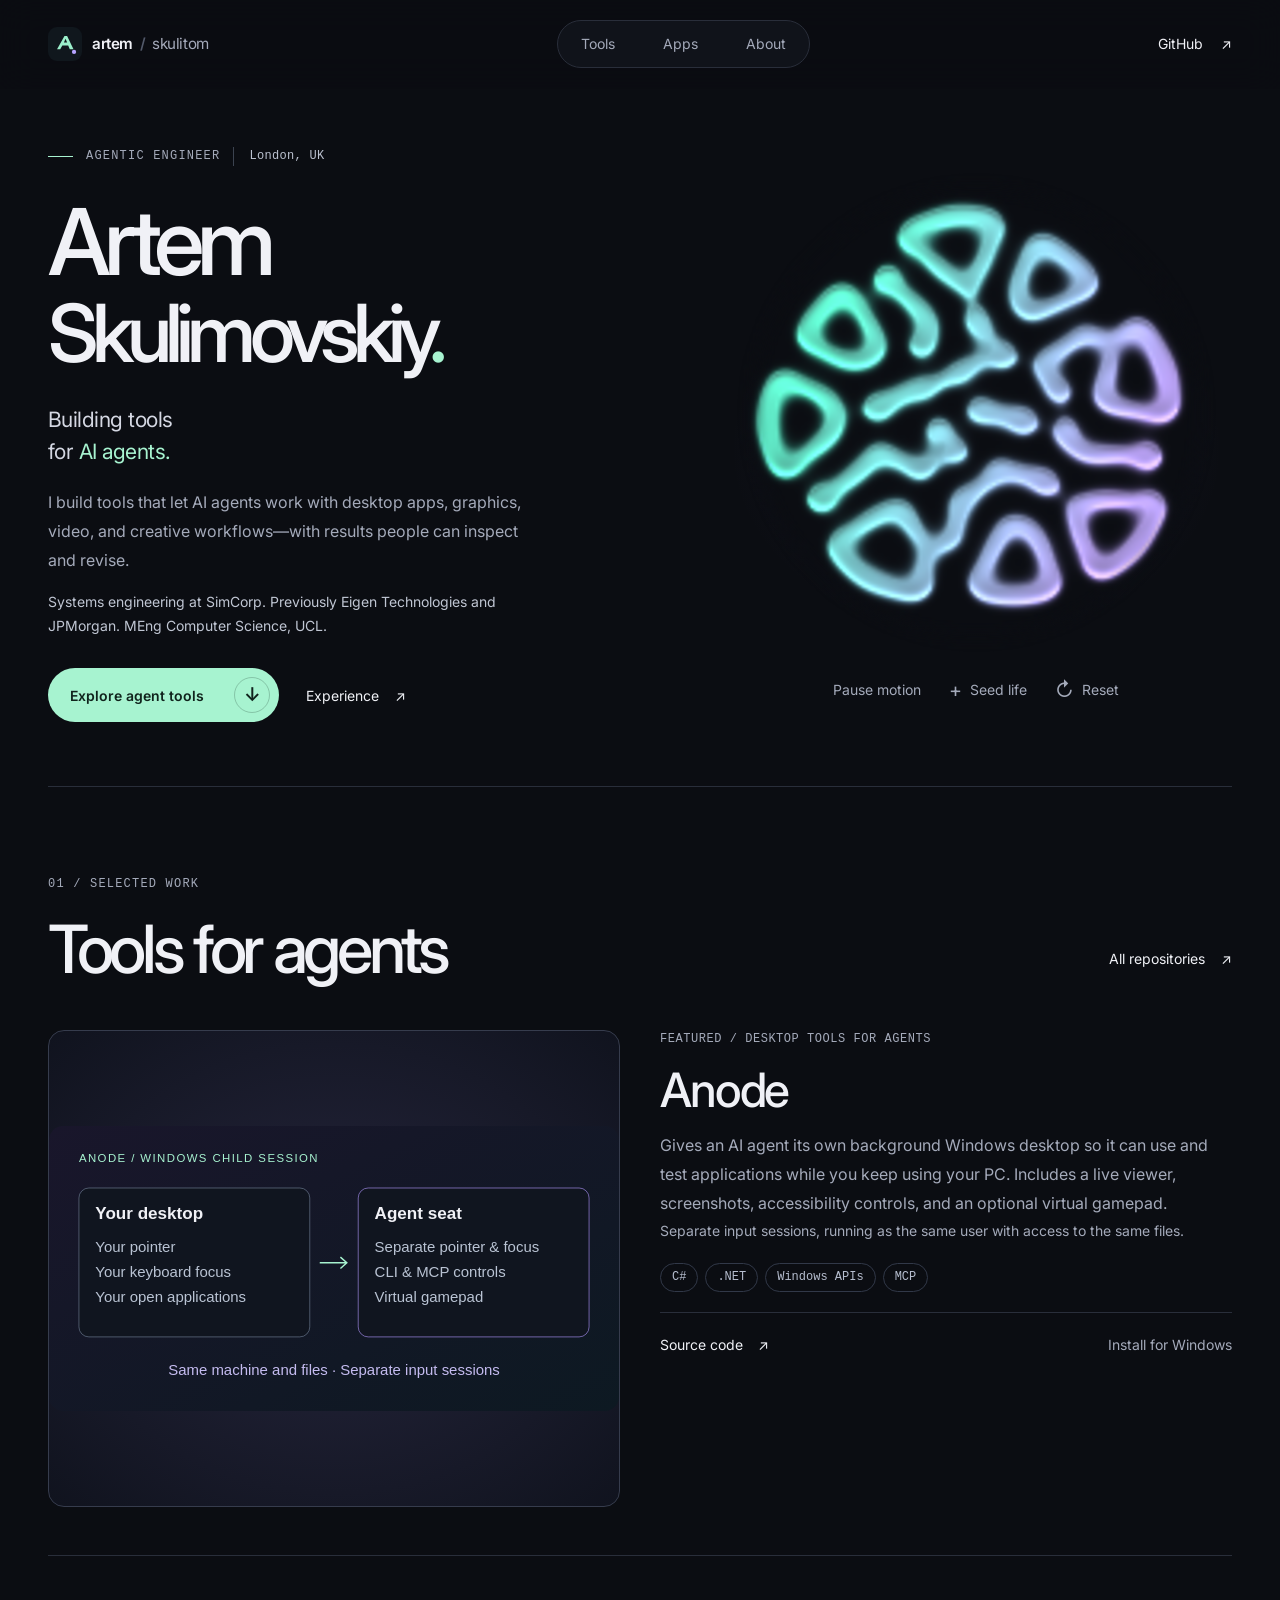
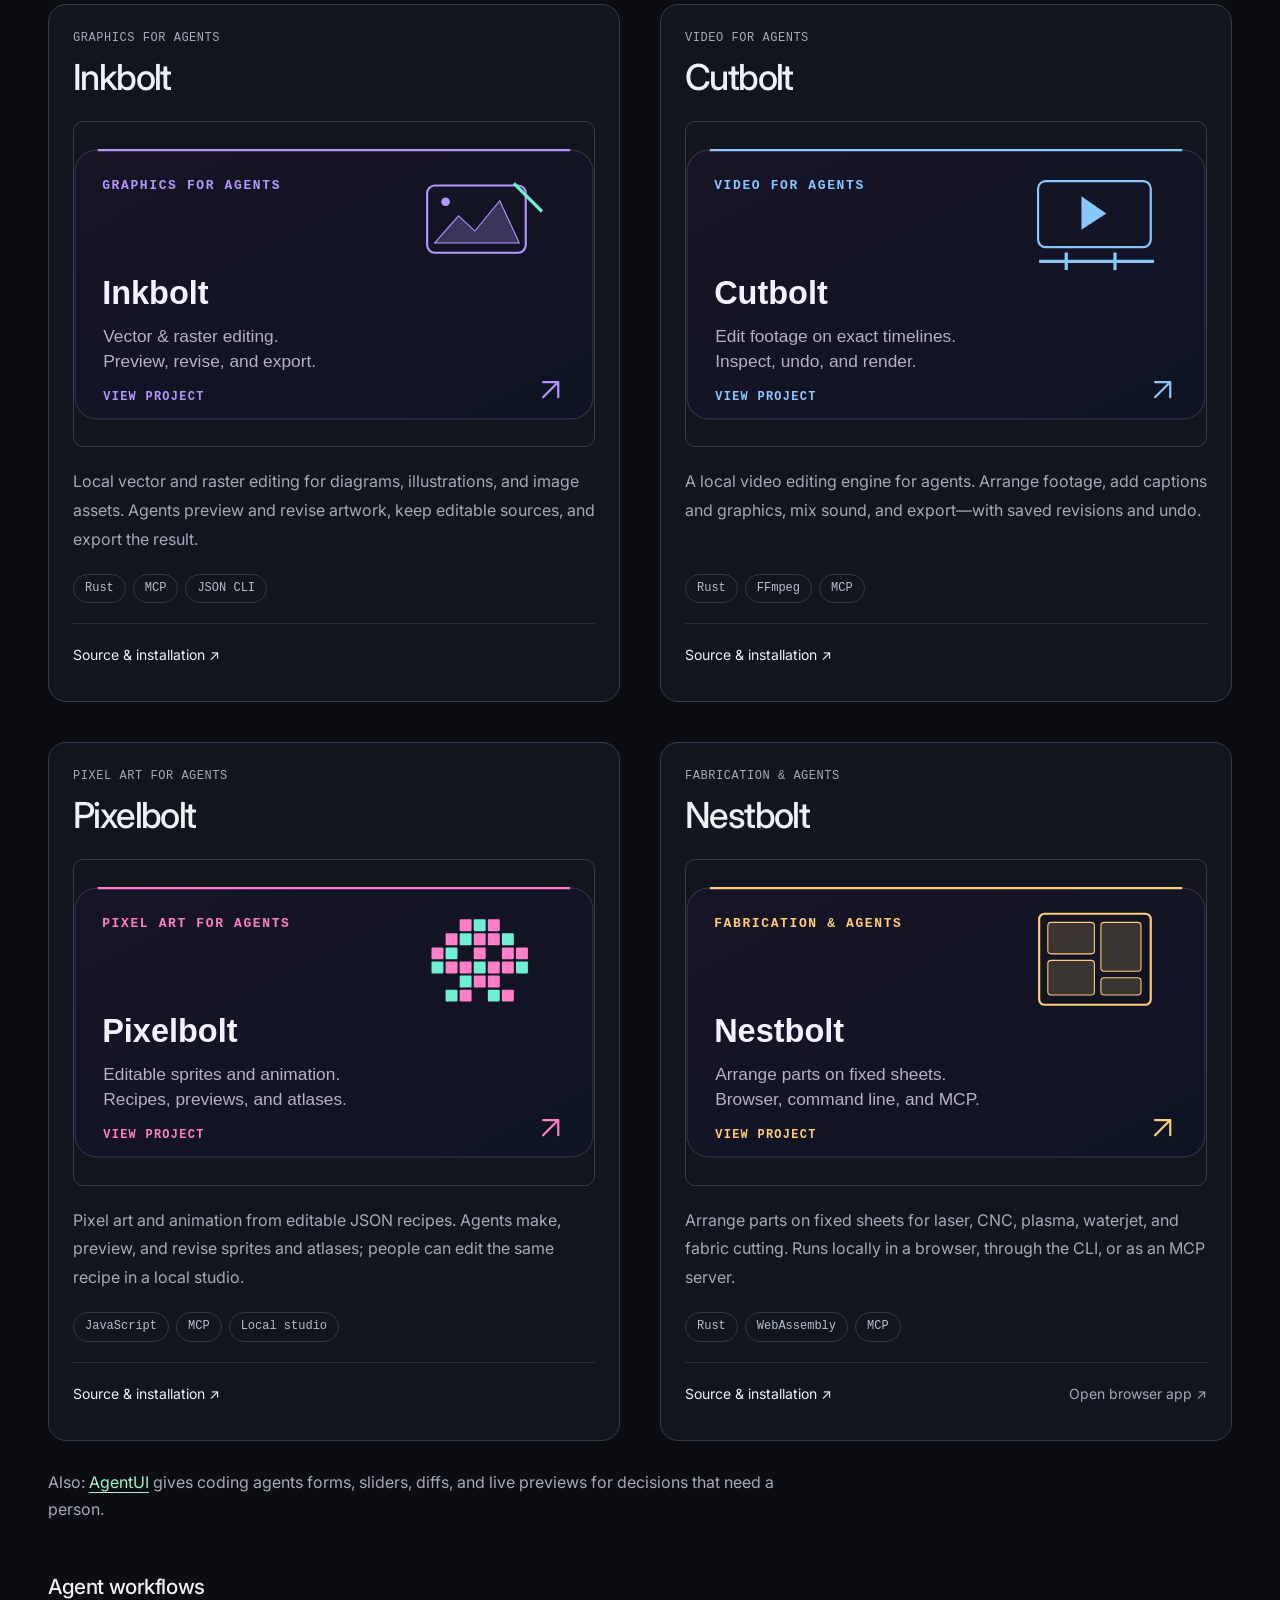
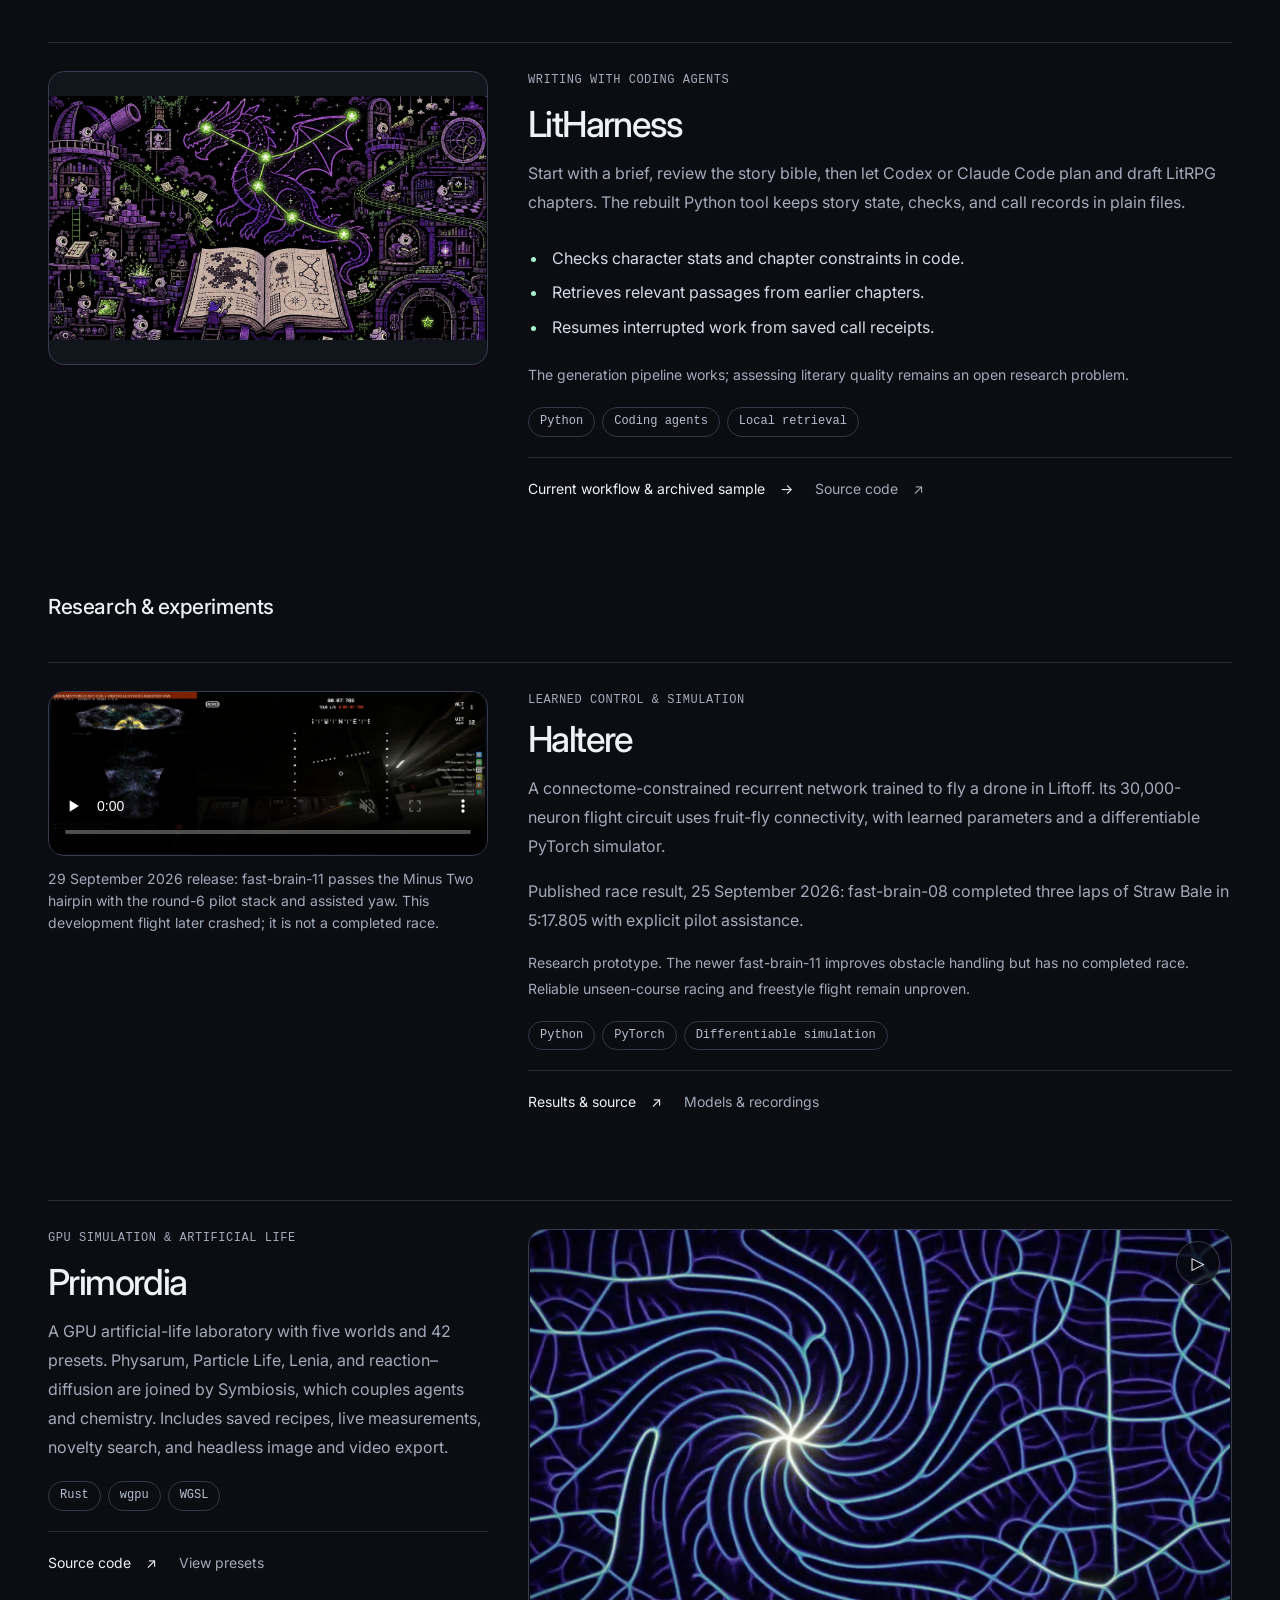
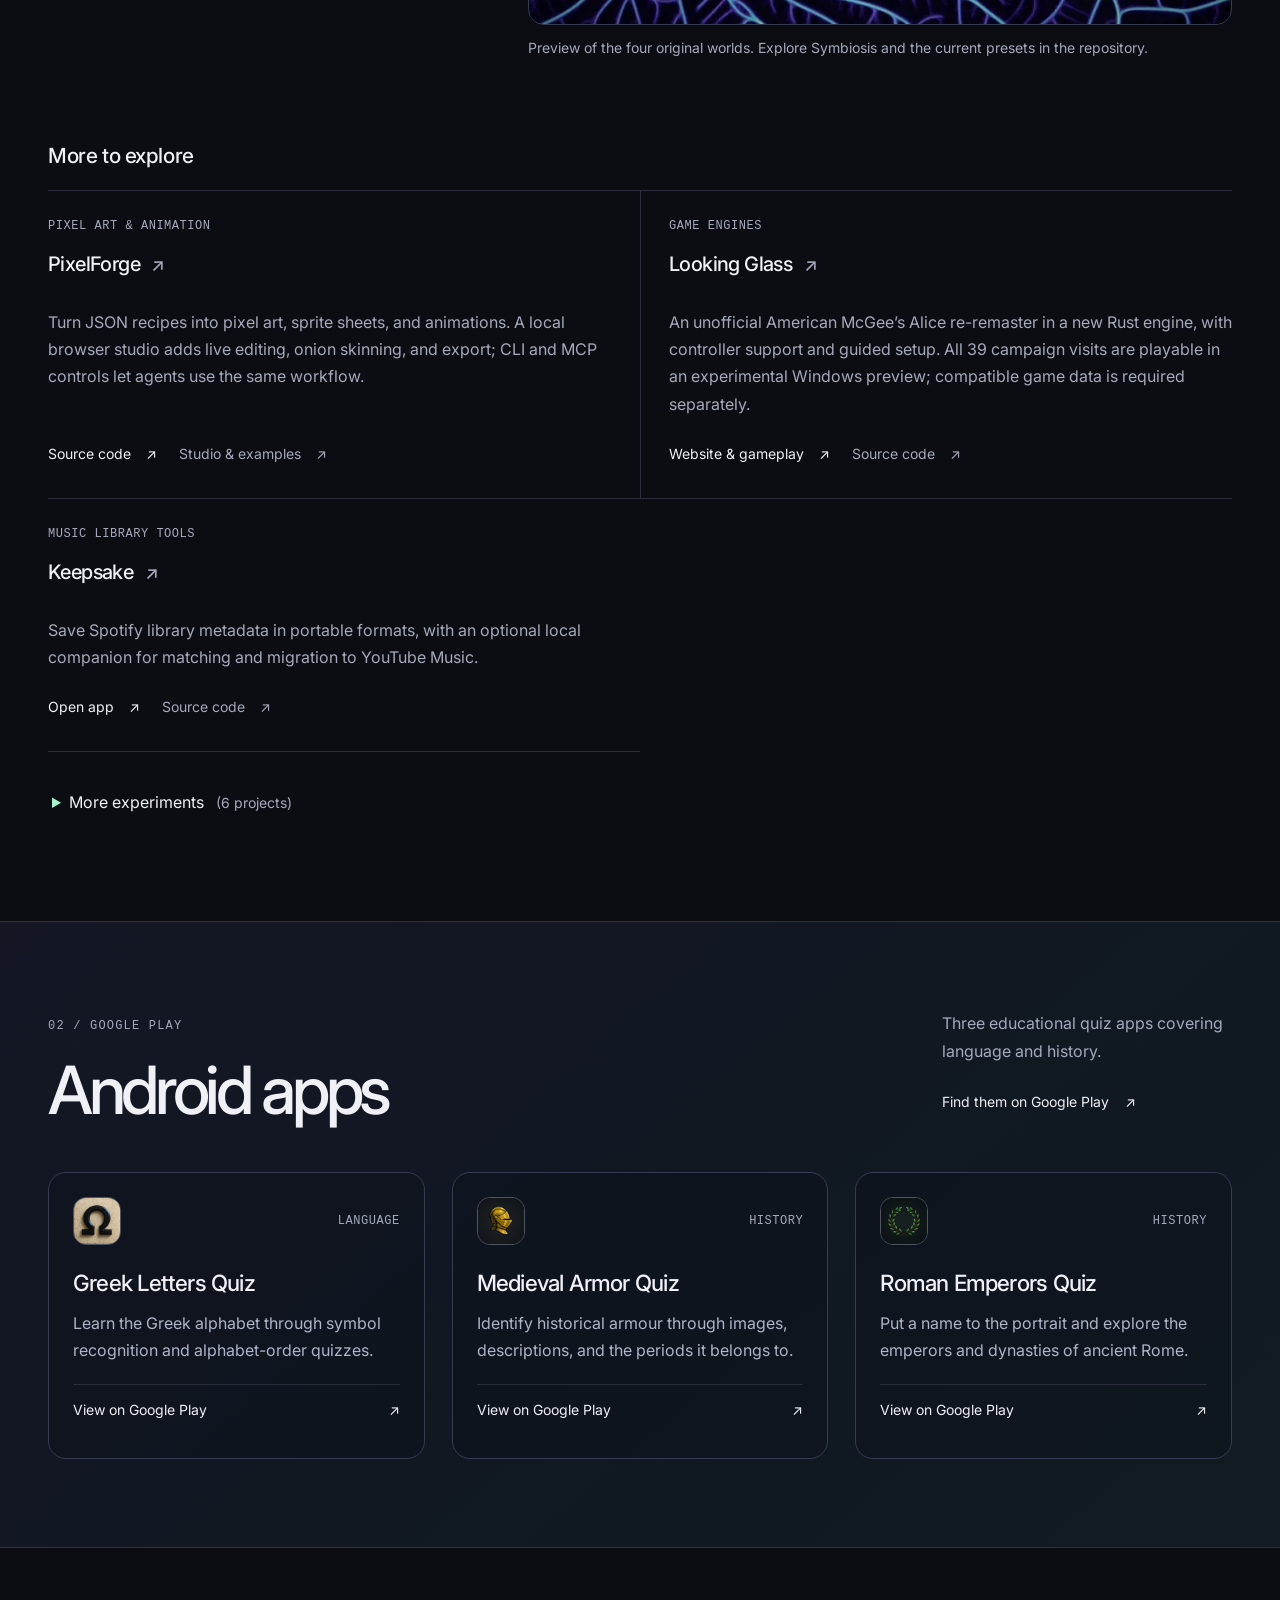
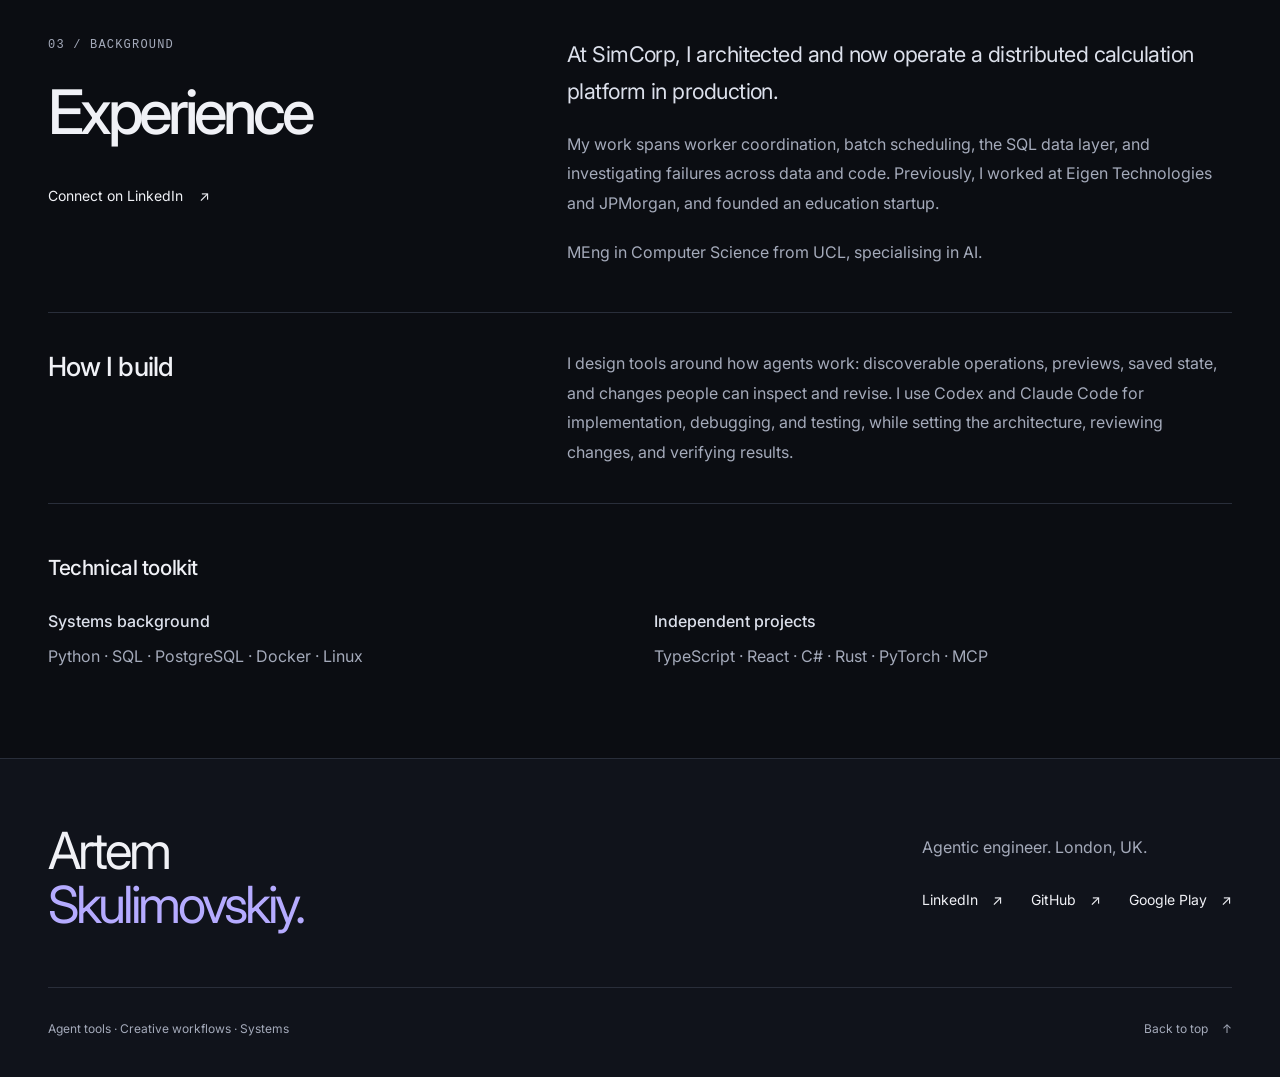
==== index.html @ 29995098 "Lead portfolio with agent tools and agentic engineering" ====
<!DOCTYPE html>

<html lang="en-GB">
<head>
<meta charset="utf-8"/>
<meta content="width=device-width, initial-scale=1" name="viewport"/>
<meta content="#0b0d12" name="theme-color"/>
<title>Artem Skulimovskiy — Agentic Engineer</title>
<meta content="Agentic engineer in London building tools for AI agents: desktop automation, graphics, video editing, pixel art, and fabrication. Explore Anode, Inkbolt, Cutbolt, Pixelbolt, and Nestbolt." name="description"/>
<meta content="website" property="og:type"/>
<meta content="Artem Skulimovskiy — Agentic Engineer" property="og:title"/>
<meta content="Agentic engineer in London building tools for AI agents: desktop automation, graphics, video editing, pixel art, and fabrication. Explore Anode, Inkbolt, Cutbolt, Pixelbolt, and Nestbolt." property="og:description"/>
<meta content="https://skulitom.github.io/" property="og:url"/>
<meta content="Artem Skulimovskiy" property="og:site_name"/>
<meta content="en_GB" property="og:locale"/>
<meta content="https://skulitom.github.io/assets/portfolio-social-20261017.png" property="og:image"/>
<meta content="1200" property="og:image:width"/>
<meta content="630" property="og:image:height"/>
<meta content="Artem Skulimovskiy — Agentic engineer. Building tools for AI agents." property="og:image:alt"/>
<meta content="summary_large_image" name="twitter:card"/>
<link href="https://skulitom.github.io/" rel="canonical"/>
<link href="assets/favicon.svg" rel="icon" type="image/svg+xml"/>
<link as="font" crossorigin="" href="assets/fonts/inter-latin-v2.woff2" rel="preload" type="font/woff2"/>
<link href="styles.css?v=12" rel="stylesheet"/>
<script src="script.js?v=6" type="module"></script>
</head>
<body>
<a class="skip-link" href="#main">Skip to content</a>
<div aria-hidden="true" class="reading-progress"></div>
<header class="site-header">
<div class="header-inner wrap">
<a aria-label="Artem Skulimovskiy, back to top" class="brand" href="#top"><img alt="" height="34" src="assets/favicon.svg" width="34"/><span>artem<span class="brand-slash"> / </span><span class="brand-handle">skulitom</span></span></a>
<nav aria-label="Main navigation"><a href="#work">Tools</a><a href="#apps">Apps</a><a href="#about">About</a></nav>
<a class="header-github" href="https://github.com/skulitom">GitHub <span aria-hidden="true">↗</span></a>
</div>
</header>
<main id="main" tabindex="-1">
<section aria-labelledby="hero-title" class="hero wrap" id="top">
<div class="hero-copy">
<p class="eyebrow hero-eyebrow"><span aria-hidden="true" class="short-rule"></span> Agentic engineer <span class="location">London, UK</span></p>
<h1 id="hero-title"><span>Artem</span><span>Skulimovskiy<span class="name-period">.</span></span></h1>
<p class="hero-specialisms">Building tools<br/>for <span>AI agents.</span></p>
<p class="hero-description">I build tools that let AI agents work with desktop apps, graphics, video, and creative workflows—with results people can inspect and revise.</p>
<p class="hero-background">Systems engineering at SimCorp. Previously Eigen Technologies and JPMorgan. MEng Computer Science, UCL.</p>
<div class="hero-actions"><a class="button button-primary" href="#work"><span>Explore agent tools</span><span aria-hidden="true" class="button-arrow">↓</span></a><a class="text-link" href="#about">Experience <span aria-hidden="true">↗</span></a></div>
</div>
<div aria-label="Interactive artificial life" class="systems-study" role="group">
<div class="study-stage">
<img alt="" aria-hidden="true" class="study-fallback" height="560" src="assets/artificial-life.webp" width="560"/>
<canvas aria-hidden="true" height="560" id="life-canvas" width="560"></canvas>
</div>
<div class="study-controls"><button class="motion-toggle" hidden="" type="button">Pause motion</button><button class="seed-life" hidden="" type="button"><span aria-hidden="true">+</span> Seed life</button><button aria-label="Reset artificial life" class="reset-life" hidden="" type="button"><span aria-hidden="true">↻</span> Reset</button></div>
</div>
</section>
<section aria-labelledby="work-title" class="work section wrap" id="work">
<div class="section-heading" data-reveal="">
<div><p class="eyebrow">01 / Selected work</p><h2 id="work-title">Tools for agents</h2></div>
<a class="text-link" href="https://github.com/skulitom?tab=repositories">All repositories <span aria-hidden="true">↗</span></a>
</div><article class="featured-project" data-reveal="" id="anode">
<a aria-label="Explore Anode on GitHub" class="project-image diagram-image" data-spotlight="" href="https://github.com/skulitom/Anode"><img alt="Anode architecture diagram: separate input sessions for a person and an agent on one Windows machine." decoding="async" height="400" loading="lazy" src="assets/anode.svg" width="800"/></a>
<div class="project-copy"><p class="project-category">Featured / Desktop tools for agents</p><h3 id="anode-title"><a href="https://github.com/skulitom/Anode">Anode</a></h3>
<p>Gives an AI agent its own background Windows desktop so it can use and test applications while you keep using your PC. Includes a live viewer, screenshots, accessibility controls, and an optional virtual gamepad.</p>
<p class="project-note">Separate input sessions, running as the same user with access to the same files.</p>
<ul aria-label="Anode technologies" class="tags"><li>C#</li><li>.NET</li><li>Windows APIs</li><li>MCP</li></ul>
<div class="project-links"><a href="https://github.com/skulitom/Anode">Source code <span aria-hidden="true">↗</span></a><a href="https://github.com/skulitom/Anode#install">Install for Windows</a></div>
</div>
</article><div class="project-grid"><article aria-labelledby="inkbolt-title" class="project-card" data-reveal="" id="inkbolt"><header class="project-header"><p class="project-category">Graphics for agents</p><h3 id="inkbolt-title"><a href="https://github.com/skulitom/Inkbolt">Inkbolt</a></h3></header><a class="project-image diagram-image" data-spotlight="" href="https://github.com/skulitom/Inkbolt"><img alt="Inkbolt: Vector &amp; raster editing. Preview, revise, and export." decoding="async" height="250" loading="lazy" src="assets/inkbolt-20261017.svg" width="480"/></a><div class="project-copy"><p>Local vector and raster editing for diagrams, illustrations, and image assets. Agents preview and revise artwork, keep editable sources, and export the result.</p><ul aria-label="Inkbolt technologies" class="tags"><li>Rust</li><li>MCP</li><li>JSON CLI</li></ul><div class="project-links"><a href="https://github.com/skulitom/Inkbolt">Source &amp; installation ↗</a></div></div></article><article aria-labelledby="cutbolt-title" class="project-card" data-reveal="" id="cutbolt"><header class="project-header"><p class="project-category">Video for agents</p><h3 id="cutbolt-title"><a href="https://github.com/skulitom/Cutbolt">Cutbolt</a></h3></header><a class="project-image diagram-image" data-spotlight="" href="https://github.com/skulitom/Cutbolt"><img alt="Cutbolt: Edit footage on exact timelines. Inspect, undo, and render." decoding="async" height="250" loading="lazy" src="assets/cutbolt-20261017.svg" width="480"/></a><div class="project-copy"><p>A local video editing engine for agents. Arrange footage, add captions and graphics, mix sound, and export—with saved revisions and undo.</p><ul aria-label="Cutbolt technologies" class="tags"><li>Rust</li><li>FFmpeg</li><li>MCP</li></ul><div class="project-links"><a href="https://github.com/skulitom/Cutbolt">Source &amp; installation ↗</a></div></div></article><article aria-labelledby="pixelbolt-title" class="project-card" data-reveal="" id="pixelbolt"><header class="project-header"><p class="project-category">Pixel art for agents</p><h3 id="pixelbolt-title"><a href="https://github.com/skulitom/Pixelbolt">Pixelbolt</a></h3></header><a class="project-image diagram-image" data-spotlight="" href="https://github.com/skulitom/Pixelbolt"><img alt="Pixelbolt: Editable sprites and animation. Recipes, previews, and atlases." decoding="async" height="250" loading="lazy" src="assets/pixelbolt-20261017.svg" width="480"/></a><div class="project-copy"><p>Pixel art and animation from editable JSON recipes. Agents make, preview, and revise sprites and atlases; people can edit the same recipe in a local studio.</p><ul aria-label="Pixelbolt technologies" class="tags"><li>JavaScript</li><li>MCP</li><li>Local studio</li></ul><div class="project-links"><a href="https://github.com/skulitom/Pixelbolt">Source &amp; installation ↗</a></div></div></article><article aria-labelledby="nestbolt-title" class="project-card" data-reveal="" id="nestbolt"><header class="project-header"><p class="project-category">Fabrication &amp; agents</p><h3 id="nestbolt-title"><a href="https://github.com/skulitom/Nestbolt">Nestbolt</a></h3></header><a class="project-image diagram-image" data-spotlight="" href="https://github.com/skulitom/Nestbolt"><img alt="Nestbolt: Arrange parts on fixed sheets. Browser, command line, and MCP." decoding="async" height="250" loading="lazy" src="assets/nestbolt-20261017.svg" width="480"/></a><div class="project-copy"><p>Arrange parts on fixed sheets for laser, CNC, plasma, waterjet, and fabric cutting. Runs locally in a browser, through the CLI, or as an MCP server.</p><ul aria-label="Nestbolt technologies" class="tags"><li>Rust</li><li>WebAssembly</li><li>MCP</li></ul><div class="project-links"><a href="https://github.com/skulitom/Nestbolt">Source &amp; installation ↗</a><a href="https://skulitom.github.io/Nestbolt/">Open browser app ↗</a></div></div></article></div><p class="tool-family-note">Also: <a href="https://github.com/skulitom/AgentUI">AgentUI</a> gives coding agents forms, sliders, diffs, and live previews for decisions that need a person.</p><h3 class="other-projects-title">Agent workflows</h3><article class="side-project" data-reveal="" id="litharness">
<a aria-label="Explore LitHarness on GitHub" class="project-image" data-spotlight="" href="https://github.com/skulitom/LitHarness"><img alt="LitHarness project artwork: a constellation dragon emerging from an open book." decoding="async" fetchpriority="high" height="788" src="assets/litharness.webp" width="1412"/></a>
<div class="project-copy">
<p class="project-category">Writing with coding agents</p><h3><a href="https://github.com/skulitom/LitHarness">LitHarness</a></h3>
<p>Start with a brief, review the story bible, then let Codex or Claude Code plan and draft LitRPG chapters. The rebuilt Python tool keeps story state, checks, and call records in plain files.</p>
<ul class="project-details">
<li>Checks character stats and chapter constraints in code.</li>
<li>Retrieves relevant passages from earlier chapters.</li>
<li>Resumes interrupted work from saved call receipts.</li>
</ul><p class="project-note">The generation pipeline works; assessing literary quality remains an open research problem.</p>
<ul aria-label="LitHarness technologies" class="tags"><li>Python</li><li>Coding agents</li><li>Local retrieval</li></ul>
<div class="project-links"><a href="litharness.html">Current workflow &amp; archived sample <span aria-hidden="true">→</span></a><a href="https://github.com/skulitom/LitHarness">Source code <span aria-hidden="true">↗</span></a></div>
</div>
</article><h3 class="other-projects-title">Research &amp; experiments</h3><article aria-labelledby="haltere-title" class="side-project haltere-card" data-reveal="" id="haltere">
<div class="project-media">
<video aria-label="Experimental Haltere fast-brain-11 passing the Minus Two hairpin with pilot assistance, beside live neural activity" class="flight-video" controls="" height="720" muted="" playsinline="" poster="assets/haltere-brain11-round6-20260929.jpg" preload="none" width="1928">
<source src="assets/haltere-brain11-round6-20260929.mp4" type="video/mp4"/>
<a href="assets/haltere-brain11-round6-20260929.mp4">Watch the Haltere flight recording</a>
</video>
<p class="media-caption">29 September 2026 release: fast-brain-11 passes the Minus Two hairpin with the round-6 pilot stack and assisted yaw. This development flight later crashed; it is not a completed race.</p>
</div>
<div class="project-copy"><header class="project-header">
<p class="project-category">Learned control &amp; simulation</p><h3 id="haltere-title"><a href="https://github.com/skulitom/haltere">Haltere</a></h3>
</header>
<p>A connectome-constrained recurrent network trained to fly a drone in Liftoff. Its 30,000-neuron flight circuit uses fruit-fly connectivity, with learned parameters and a differentiable PyTorch simulator.</p>
<p class="project-result">Published race result, 25 September 2026: fast-brain-08 completed three laps of Straw Bale in 5:17.805 with explicit pilot assistance.</p>
<p class="project-note">Research prototype. The newer fast-brain-11 improves obstacle handling but has no completed race. Reliable unseen-course racing and freestyle flight remain unproven.</p>
<ul aria-label="Haltere technologies" class="tags"><li>Python</li><li>PyTorch</li><li>Differentiable simulation</li></ul>
<div class="project-links"><a href="https://github.com/skulitom/haltere#current-status">Results &amp; source <span aria-hidden="true">↗</span></a><a href="https://github.com/skulitom/haltere/releases">Models &amp; recordings</a></div>
</div>
</article><article class="side-project" data-reveal="" id="primordia">
<div class="project-copy">
<p class="project-category">GPU simulation &amp; artificial life</p>
<h3><a href="https://github.com/skulitom/primordia">Primordia</a></h3>
<p>A GPU artificial-life laboratory with five worlds and 42 presets. Physarum, Particle Life, Lenia, and reaction–diffusion are joined by Symbiosis, which couples agents and chemistry. Includes saved recipes, live measurements, novelty search, and headless image and video export.</p>
<ul aria-label="Primordia technologies" class="tags"><li>Rust</li><li>wgpu</li><li>WGSL</li></ul>
<div class="project-links"><a href="https://github.com/skulitom/primordia">Source code <span aria-hidden="true">↗</span></a><a href="https://github.com/skulitom/primordia#the-five-worlds">View presets</a></div>
</div>
<div class="project-media">
<video aria-label="Primordia simulation preview: Physarum, Particle Life, Lenia, and reaction-diffusion" class="project-video" controls="" height="450" loop="" muted="" playsinline="" poster="assets/primordia-poster.webp" preload="none" width="800">
<source src="assets/primordia-preview.mp4" type="video/mp4"/>
<a href="assets/primordia-preview.mp4">Watch the Primordia preview</a>
</video>
<button aria-label="Play Primordia animation" class="video-toggle" hidden="" type="button">▷</button>
<p class="media-caption">Preview of the four original worlds. Explore Symbiosis and the current presets in the repository.</p>
</div>
</article>
<h3 class="other-projects-title">More to explore</h3>
<div class="explore-grid">
<article class="project-row" data-reveal="">
<p class="project-category">Pixel art &amp; animation</p><h4><a href="https://github.com/skulitom/PixelForge">PixelForge <span aria-hidden="true">↗</span></a></h4>
<p>Turn JSON recipes into pixel art, sprite sheets, and animations. A local browser studio adds live editing, onion skinning, and export; CLI and MCP controls let agents use the same workflow.</p>
<div class="project-links"><a aria-label="PixelForge: Source code" href="https://github.com/skulitom/PixelForge">Source code <span aria-hidden="true">↗</span></a><a aria-label="PixelForge: Studio &amp; examples" href="https://github.com/skulitom/PixelForge#start">Studio &amp; examples <span aria-hidden="true">↗</span></a></div>
</article>
<article class="project-row" data-reveal="">
<p class="project-category">Game engines</p><h4><a href="https://skulitom.github.io/LookingGlass/">Looking Glass <span aria-hidden="true">↗</span></a></h4>
<p>An unofficial American McGee’s Alice re-remaster in a new Rust engine, with controller support and guided setup. All 39 campaign visits are playable in an experimental Windows preview; compatible game data is required separately.</p>
<div class="project-links"><a aria-label="Looking Glass: Website &amp; gameplay" href="https://skulitom.github.io/LookingGlass/">Website &amp; gameplay <span aria-hidden="true">↗</span></a><a aria-label="Looking Glass: Source code" href="https://github.com/skulitom/LookingGlass">Source code <span aria-hidden="true">↗</span></a></div>
</article>
<article class="project-row" data-reveal="">
<p class="project-category">Music library tools</p><h4><a href="https://skulitom.github.io/spotify-library-vault/">Keepsake <span aria-hidden="true">↗</span></a></h4>
<p>Save Spotify library metadata in portable formats, with an optional local companion for matching and migration to YouTube Music.</p>
<div class="project-links"><a aria-label="Open Keepsake" href="https://skulitom.github.io/spotify-library-vault/">Open app <span aria-hidden="true">↗</span></a><a aria-label="Keepsake source code" href="https://github.com/skulitom/spotify-library-vault">Source code <span aria-hidden="true">↗</span></a></div>
</article>
</div>
<details class="project-archive">
<summary>More experiments <span>(6 projects)</span></summary>
<div class="explore-grid">
<article class="project-row">
<p class="project-category">Languages &amp; geography</p><h4><a href="https://skulitom.github.io/MapLanguageVisualizer/">World Language Map <span aria-hidden="true">↗</span></a></h4>
<p>Explore official languages and language families across countries, compare overlapping languages, and share the current map view.</p>
<div class="project-links"><a aria-label="Open World Language Map" href="https://skulitom.github.io/MapLanguageVisualizer/">Open app <span aria-hidden="true">↗</span></a><a aria-label="World Language Map source code" href="https://github.com/skulitom/MapLanguageVisualizer">Source code <span aria-hidden="true">↗</span></a></div>
</article>
<article class="project-row">
<p class="project-category">Global trade</p><h4><a href="https://skulitom.github.io/export-atlas/">Export Atlas <span aria-hidden="true">↗</span></a></h4>
<p>Compare countries, goods and services, and export markets using UN Comtrade and World Bank data.</p>
<div class="project-links"><a aria-label="Open Export Atlas" href="https://skulitom.github.io/export-atlas/">Open app <span aria-hidden="true">↗</span></a><a aria-label="Export Atlas source code" href="https://github.com/skulitom/export-atlas">Source code <span aria-hidden="true">↗</span></a></div>
</article>
<article class="project-row">
<p class="project-category">Maps &amp; modelling</p><h4><a href="https://skulitom.github.io/london-time-map/">London in minutes <span aria-hidden="true">↗</span></a></h4>
<p>Compare approximate travel times across London by walking, rail, bus, and car.</p>
<div class="project-links"><a aria-label="Open London in minutes" href="https://skulitom.github.io/london-time-map/">Open app <span aria-hidden="true">↗</span></a><a aria-label="London in minutes source code" href="https://github.com/skulitom/london-time-map">Source code <span aria-hidden="true">↗</span></a></div>
</article>
<article class="project-row">
<p class="project-category">Language learning</p><h4><a href="https://skulitom.github.io/chinese-touch-typing/">Chinese Touch Typing <span aria-hidden="true">↗</span></a></h4>
<p>Practise Mandarin pinyin typing with adaptive difficulty, pronunciation audio, and Simplified/Traditional characters.</p>
<div class="project-links"><a aria-label="Open Chinese Touch Typing" href="https://skulitom.github.io/chinese-touch-typing/">Open app <span aria-hidden="true">↗</span></a><a aria-label="Chinese Touch Typing source code" href="https://github.com/skulitom/chinese-touch-typing">Source code <span aria-hidden="true">↗</span></a></div>
</article>
<article class="project-row">
<p class="project-category">Language learning</p><h4><a href="https://skulitom.github.io/chinese-radicals/">Chinese Radicals <span aria-hidden="true">↗</span></a></h4>
<p>Practise radicals and common Chinese characters with pinyin and meaning quizzes, spaced repetition, and mastery tracking.</p>
<div class="project-links"><a aria-label="Open Chinese Radicals" href="https://skulitom.github.io/chinese-radicals/">Open app <span aria-hidden="true">↗</span></a><a aria-label="Chinese Radicals source code" href="https://github.com/skulitom/chinese-radicals">Source code <span aria-hidden="true">↗</span></a></div>
</article>
<article class="project-row">
<p class="project-category">Generative models</p><h4><a href="https://github.com/skulitom/Latent-Space-Explorer">Latent Space Explorer <span aria-hidden="true">↗</span></a></h4>
<p>An experiment in steering generative images through semantic directions, with keyboard navigation.</p>
<div class="project-links"><a aria-label="Latent Space Explorer source code" href="https://github.com/skulitom/Latent-Space-Explorer">Source code <span aria-hidden="true">↗</span></a></div>
</article>
</div>
</details>
</section>
<section aria-labelledby="apps-title" class="apps section" id="apps">
<div class="wrap">
<div class="section-heading" data-reveal=""><div><p class="eyebrow">02 / Google Play</p><h2 id="apps-title">Android apps</h2></div><div class="section-aside"><p>Three educational quiz apps covering language and history.</p><a class="text-link" href="https://play.google.com/store/apps/developer?id=Skulitom">Find them on Google Play <span aria-hidden="true">↗</span></a></div></div>
<div class="app-grid"><article class="app-card greek-app" data-reveal=""><div class="app-top"><img alt="" class="app-icon" decoding="async" height="64" loading="lazy" src="assets/greek-icon.webp" width="64"/><span class="project-category">Language</span></div><h3>Greek Letters Quiz</h3><p>Learn the Greek alphabet through symbol recognition and alphabet-order quizzes.</p><a class="app-link" href="https://play.google.com/store/apps/details?id=com.greekletters.quiz">View on Google Play <span aria-hidden="true">↗</span></a></article>
<article class="app-card armour-app" data-reveal=""><div class="app-top"><img alt="" class="app-icon" decoding="async" height="64" loading="lazy" src="assets/armour-icon.webp" width="64"/><span class="project-category">History</span></div><h3>Medieval Armor Quiz</h3><p>Identify historical armour through images, descriptions, and the periods it belongs to.</p><a class="app-link" href="https://play.google.com/store/apps/details?id=com.armourquiz.medieval">View on Google Play <span aria-hidden="true">↗</span></a></article>
<article class="app-card roman-app" data-reveal=""><div class="app-top"><img alt="" class="app-icon" decoding="async" height="64" loading="lazy" src="assets/roman-icon.webp" width="64"/><span class="project-category">History</span></div><h3>Roman Emperors Quiz</h3><p>Put a name to the portrait and explore the emperors and dynasties of ancient Rome.</p><a class="app-link" href="https://play.google.com/store/apps/details?id=com.romanemperor.quiz">View on Google Play <span aria-hidden="true">↗</span></a></article></div>
</div>
</section>
<section aria-labelledby="about-title" class="about section wrap" id="about">
<div class="about-grid">
<div class="about-heading" data-reveal=""><p class="eyebrow">03 / Background</p><h2 id="about-title">Experience</h2><a class="text-link" href="https://www.linkedin.com/in/artem-skulimovskiy-7bb028118/">Connect on LinkedIn <span aria-hidden="true">↗</span></a></div>
<div class="about-copy" data-reveal="">
<p class="large-copy">At SimCorp, I architected and now operate a distributed calculation platform in production.</p>
<p>My work spans worker coordination, batch scheduling, the SQL data layer, and investigating failures across data and code. Previously, I worked at Eigen Technologies and JPMorgan, and founded an education startup.</p>
<p>MEng in Computer Science from UCL, specialising in AI.</p>
</div>
</div>
<div class="method" data-reveal="">
<h3>How I build</h3>
<p>I design tools around how agents work: discoverable operations, previews, saved state, and changes people can inspect and revise. I use Codex and Claude Code for implementation, debugging, and testing, while setting the architecture, reviewing changes, and verifying results.</p>
</div>
<div class="toolkit-section" data-reveal="">
<div class="toolkit-heading"><h3>Technical toolkit</h3></div>
<dl class="toolkit-summary">
<div><dt>Systems background</dt><dd>Python · SQL · PostgreSQL · Docker · Linux</dd></div>
<div><dt>Independent projects</dt><dd>TypeScript · React · C# · Rust · PyTorch · MCP</dd></div>
</dl>
</div>
</section>
</main>
<footer class="site-footer"><div class="wrap"><div class="footer-top"><a class="footer-name" href="#top">Artem<br/><span>Skulimovskiy.</span></a><div><p>Agentic engineer. London, UK.</p><div class="footer-links"><a href="https://www.linkedin.com/in/artem-skulimovskiy-7bb028118/">LinkedIn <span aria-hidden="true">↗</span></a><a href="https://github.com/skulitom">GitHub <span aria-hidden="true">↗</span></a><a href="https://play.google.com/store/apps/developer?id=Skulitom">Google Play <span aria-hidden="true">↗</span></a></div></div></div><div class="footer-bottom"><span>Agent tools · Creative workflows · Systems</span><a href="#top">Back to top <span aria-hidden="true">↑</span></a></div></div></footer>
</body>
</html>
---- styles.css ----
@font-face {
  font-family: Inter;
  src: url('assets/fonts/inter-latin-v2.woff2') format('woff2');
  font-style: normal;
  font-weight: 100 900;
  font-display: swap;
}

:root {
  color-scheme: dark;
  --bg: #0b0d12;
  --surface: #11151d;
  --line: #292e3a;
  --text: #f0f1f6;
  --muted: #a4aaba;
  --mint: #a7f3d0;
  --violet: #b5abff;
  --mono: Consolas, 'SFMono-Regular', monospace;
  --ease: cubic-bezier(.22, 1, .36, 1);
  --read-progress: 0;
}

*, *::before, *::after { box-sizing: border-box; }
html { scroll-behavior: smooth; scroll-padding-top: 100px; }
body {
  margin: 0;
  background: var(--bg);
  color: var(--text);
  font: 400 1rem/1.7 Inter, system-ui, sans-serif;
  -webkit-font-smoothing: antialiased;
}
::selection { color: var(--bg); background: var(--mint); }
a { color: inherit; text-decoration: none; -webkit-tap-highlight-color: transparent; }
button { font: inherit; color: inherit; cursor: pointer; }
button, a { touch-action: manipulation; }
button[hidden] { display: none; }
a:focus-visible, button:focus-visible, summary:focus-visible { outline: 2px solid var(--mint); outline-offset: 5px; border-radius: 4px; }
img { display: block; max-width: 100%; height: auto; }
h1, h2, h3, h4, p, figure { margin: 0; }
h1, h2, h3, h4 { font-weight: 500; line-height: 1.12; }
h2 { font-size: clamp(2.6rem, 5.2vw, 4.6rem); letter-spacing: -.065em; }
em { font-family: Georgia, 'Times New Roman', serif; font-weight: 400; color: var(--violet); letter-spacing: -.055em; }
.wrap { width: min(100% - 96px, 1240px); margin-inline: auto; }
.eyebrow { color: var(--muted); font: .75rem/1.6 var(--mono); text-transform: uppercase; letter-spacing: .1em; }
.skip-link { position: fixed; z-index: 100; top: 12px; left: 12px; background: var(--mint); color: var(--bg); padding: 12px 20px; transform: translateY(-160%); }
.skip-link:focus { transform: translateY(0); }
.reading-progress { position: fixed; inset: 0 0 auto; z-index: 50; height: 2px; background: linear-gradient(90deg, var(--mint), var(--violet)); transform: scaleX(var(--read-progress)); transform-origin: left; }

/* One quiet, persistent point of orientation. */
.site-header { position: sticky; top: 0; z-index: 40; background: rgb(11 13 18 / 92%); backdrop-filter: blur(18px); border-bottom: 1px solid transparent; transition: border-color .25s; }
.site-header.is-scrolled { border-color: var(--line); }
.header-inner { display: flex; align-items: center; justify-content: space-between; min-height: 88px; gap: 28px; }
.brand { display: inline-flex; align-items: center; gap: 10px; min-height: 44px; font-weight: 600; font-size: .95rem; letter-spacing: -.025em; }
.brand-slash { color: #525a6a; padding-inline: 3px; }
.brand-handle { color: var(--muted); font-weight: 400; }
.site-header nav { display: flex; gap: 8px; padding: 3px; border: 1px solid var(--line); border-radius: 999px; background: #10131a; }
.site-header nav a { display: grid; place-items: center; padding: 6px 20px; min-height: 40px; border-radius: 999px; color: var(--muted); font-size: .875rem; transition: background .25s, color .25s; }
.site-header nav a:hover { color: var(--text); background: #202530; }
.site-header nav a[aria-current='location'] { background: #282d3b; color: white; }
.header-github { font-size: .875rem; display: flex; align-items: center; gap: 18px; min-height: 44px; }
.header-github:hover { color: var(--mint); }

/* Introduction: typography and a procedural study, each given room to breathe. */
.hero { display: grid; grid-template-columns: minmax(0, 1.27fr) minmax(0, 1fr); align-items: center; column-gap: 24px; padding-block: 58px 64px; border-bottom: 1px solid var(--line); }
.hero-copy { position: relative; z-index: 2; }
.hero-eyebrow { display: flex; align-items: center; gap: 13px; margin-bottom: 28px; }
.short-rule { height: 1px; width: 25px; flex-shrink: 0; background: var(--mint); }
.location { color: #bcc2d0; padding-left: 15px; border-left: 1px solid #3c4350; letter-spacing: .025em; text-transform: none; }
h1 { font-size: clamp(3.5rem, 7.2vw, 6.3rem); letter-spacing: -.075em; line-height: 1.05; font-weight: 530; }
h1 > span { display: block; }
h1 > span:last-child { font-size: .87em; }
.name-period { color: var(--mint); }
.hero-specialisms { margin-top: 29px; font-size: clamp(1.15rem, 1.65vw, 1.45rem); line-height: 1.5; letter-spacing: -.025em; color: #d5d8e3; }
.hero-specialisms > span { color: var(--mint); }
.hero-description { max-width: 490px; margin-top: 21px; color: var(--muted); font-size: 1rem; line-height: 1.8; }
.hero-actions { display: flex; align-items: center; gap: 27px; flex-wrap: wrap; margin-top: 31px; }
.button { display: inline-flex; justify-content: space-between; align-items: center; gap: 30px; min-height: 54px; padding: 0 9px 0 22px; border-radius: 999px; font-size: .875rem; font-weight: 600; transition: background .25s, transform .35s var(--ease); }
.button-primary { background: var(--mint); color: #10231c; }
.button-arrow { display: grid; place-items: center; width: 36px; height: 36px; border-radius: 50%; border: 1px solid #52806a66; font-size: 19px; transition: transform .35s var(--ease); }
.button:hover { background: #c7ffe3; transform: translateY(-2px); }
.button:hover .button-arrow { transform: rotate(-45deg); }
.text-link { display: inline-flex; align-items: center; gap: 16px; min-height: 44px; font-size: .875rem; }
.text-link > span { transition: transform .3s var(--ease); }
.text-link:hover { color: var(--mint); }
.text-link:hover > span { transform: translate(3px, -3px); }
.systems-study { position: relative; display: flex; flex-direction: column; justify-content: center; width: 100%; max-width: 520px; justify-self: end; min-width: 0; }
.systems-study::before { content: ''; position: absolute; inset: 15% -3% 10%; background: radial-gradient(ellipse, #7365f016, transparent 65%); pointer-events: none; }
.study-stage { position: relative; width: 100%; aspect-ratio: 1; touch-action: pan-y; }
.study-stage.is-ready { cursor: crosshair; }
.study-stage canvas, .study-fallback { position: absolute; inset: 0; width: 100%; height: 100%; }
.study-stage canvas { opacity: 0; transition: opacity .4s; }
.study-stage.is-ready canvas { opacity: 1; }
.study-stage.is-ready .study-fallback { opacity: 0; }
.study-controls { display: flex; justify-content: center; flex-wrap: wrap; align-items: center; gap: 0 20px; }
.seed-life, .reset-life, .motion-toggle { display: inline-flex; align-items: center; gap: 8px; min-height: 44px; padding: 0 4px; border: 0; background: transparent; font-size: .875rem; color: var(--muted); }
.seed-life > span, .reset-life > span { font-size: 20px; }
.seed-life:hover, .reset-life:hover, .motion-toggle:hover { color: var(--mint); }

/* Recorded work leads; supporting projects share columns and baselines. */
.section { padding-block: 88px; }
.section-heading { display: flex; align-items: end; justify-content: space-between; gap: 40px; margin-bottom: 44px; }
.section-heading .eyebrow { margin-bottom: 17px; }
.section-heading > .text-link { margin-bottom: 5px; }
.featured-project { display: grid; grid-template-columns: minmax(0, 1fr) minmax(0, 1fr); gap: 40px; align-items: start; padding-bottom: 48px; margin-bottom: 48px; border-bottom: 1px solid var(--line); }
.project-media { min-width: 0; position: relative; }
.video-toggle { position: absolute; right: 12px; bottom: 12px; width: 44px; height: 44px; display: grid; place-items: center; border: 1px solid #ffffff30; border-radius: 50%; background: #090b12cc; color: #fff; cursor: pointer; font-size: 17px; }
.video-toggle[hidden] { display: none; }
.video-toggle:hover { border-color: var(--mint); color: var(--mint); }
.project-video { display: block; width: 100%; height: auto; aspect-ratio: 16 / 9; border: 1px solid #363c4d; border-radius: 16px; background: #090b12; }
.project-video:focus-visible { outline: 2px solid var(--mint); outline-offset: 5px; }
.project-grid { display: grid; grid-template-columns: repeat(2, minmax(0, 1fr)); gap: 40px; align-items: stretch; }
.project-card { --card-padding: 24px; min-width: 0; display: flex; flex-direction: column; border: 1px solid #363c4d; border-radius: 18px; background: var(--surface); }
.project-header { padding: var(--card-padding); }
.project-header .project-category { margin-bottom: 10px; }
.project-header h3 { font-size: clamp(1.75rem, 2.8vw, 2.5rem); letter-spacing: -.045em; }
.project-header h3 a:hover { color: var(--mint); }
.project-card > .project-image, .project-card > .project-media { margin-inline: var(--card-padding); }
.project-card > .project-image { aspect-ratio: 1.6; border-radius: 10px; }
.project-card > .project-copy { padding: 20px var(--card-padding) var(--card-padding); }
.project-image { display: block; position: relative; flex-shrink: 0; aspect-ratio: 1.5; overflow: hidden; border: 1px solid #363c4d; border-radius: 16px; background: #11151c; isolation: isolate; }
.project-image > img { width: 100%; height: 100%; object-fit: contain; transition: transform .8s var(--ease), filter .6s; }
.featured-project .project-image { aspect-ratio: 1.2; background: radial-gradient(ellipse at center, #25253c, #10131e); }
.featured-project .project-image > img { object-fit: contain; }
.atlas-card .project-image { background: radial-gradient(at 70% 100%, #253631, #0c141a); }
.cathode-card .project-image { background: #15131c; }
.project-image::after { content: ''; position: absolute; inset: 0; border-radius: inherit; background: radial-gradient(400px circle at var(--spot-x, 50%) var(--spot-y, 50%), #b5abff13, transparent 70%); opacity: 0; transition: opacity .35s; pointer-events: none; }
.project-image:hover::after { opacity: 1; }
.project-image:hover > img, .project-image:focus-visible > img { transform: scale(1.025); }
.project-image:focus-visible, .app-screenshot:focus-visible { outline-offset: -4px; }
.project-copy { display: flex; flex-direction: column; flex: 1; padding-top: 24px; min-width: 0; }
.featured-project .project-copy { padding-top: 0; }
.project-category { color: var(--muted); font: .75rem/1.5 var(--mono); letter-spacing: .045em; text-transform: uppercase; margin-bottom: 15px; }
.project-copy h3 { font-size: clamp(1.75rem, 2.8vw, 2.5rem); letter-spacing: -.045em; margin-bottom: 15px; }
.project-copy h3 a:hover { color: var(--mint); }
.featured-project h3 { font-size: clamp(2.4rem, 3.7vw, 3.2rem); }
.project-copy > p:not(.project-category) { color: var(--muted); line-height: 1.8; }
.project-details { margin: 20px 0 14px; padding-left: 20px; color: #d5dae7; }
.project-details li { padding-left: 4px; margin-block: 8px; line-height: 1.65; }
.project-details li::marker { color: var(--mint); }
.project-copy > .project-note { font-size: .875rem; }
.tags { display: flex; flex-wrap: wrap; gap: 7px; list-style: none; margin: 20px 0; padding: 0; }
.tags li { border: 1px solid #313848; border-radius: 999px; padding: 3px 11px; font: .75rem/1.8 var(--mono); color: #b6becf; }
.project-card .tags { margin-top: auto; padding-top: 20px; }
.project-links { display: flex; justify-content: space-between; align-items: center; flex-wrap: wrap; gap: 0 22px; border-top: 1px solid var(--line); padding-top: 9px; font-size: .875rem; }
.project-links a { display: inline-flex; align-items: center; gap: 15px; min-height: 44px; }
.project-links a + a { color: var(--muted); }
.project-links a:hover { color: var(--mint); }
.other-projects-title { margin: 52px 0 23px; font-size: 1.3rem; letter-spacing: -.02em; }
.side-project { display: grid; grid-template-columns: minmax(0, 1fr) minmax(0, 1.6fr); gap: 40px; align-items: start; padding: 28px 0 32px; border-top: 1px solid var(--line); }
.side-project .project-copy { padding-top: 0; }
.side-project h4 { font-size: 2rem; letter-spacing: -.035em; margin-bottom: 16px; }
.side-project h4 a:hover { color: var(--mint); }
.side-project .project-copy > p + p { margin-top: 16px; }
.side-project .project-links { justify-content: flex-start; }
.more-projects { display: grid; grid-template-columns: repeat(3, minmax(0, 1fr)); border-block: 1px solid var(--line); }
.live-projects { display: grid; grid-template-columns: repeat(2, minmax(0, 1fr)); border-top: 1px solid var(--line); }
.live-projects .project-links { margin-top: auto; padding-top: 16px; border: 0; justify-content: flex-start; }
.project-row { display: flex; flex-direction: column; padding: 28px 28px 28px 0; min-width: 0; }
.project-row + .project-row { padding-left: 28px; border-left: 1px solid var(--line); }
.project-row:last-child { padding-right: 0; }
.project-row h4 { font-size: 1.25rem; letter-spacing: -.03em; margin: 0 0 15px; line-height: 1.4; }
.project-row h4 span { margin-left: 7px; font-size: 18px; color: var(--muted); }
.project-row h4 a { display: inline-block; min-height: 44px; }
.project-row h4 a:hover { color: var(--mint); }
.project-row p:not(.project-category) { color: var(--muted); }
.project-row .tags { margin-top: auto; margin-bottom: 0; padding-top: 20px; }

/* A different rhythm for the published apps. */
.apps { background: linear-gradient(140deg, #141624, #101922 70%, #121b20); border-block: 1px solid #2c3142; }
.section-aside { max-width: 290px; padding-bottom: 4px; }
.section-aside p { color: var(--muted); margin-bottom: 15px; }
.app-grid { display: grid; grid-template-columns: repeat(3, minmax(0, 1fr)); gap: 27px; }
.app-card { min-width: 0; display: flex; flex-direction: column; padding: 25px 24px 0; background: #0b101966; border: 1px solid #363d50; border-radius: 18px; overflow: hidden; transition: border-color .3s; }
.app-card:hover { border-color: #727795; }
.app-top { display: flex; align-items: center; justify-content: space-between; gap: 16px; margin-bottom: 23px; }
.app-icon { width: 48px; height: 48px; border: 1px solid #505360; border-radius: 13px; }
.app-top .project-category { margin: 0; font-size: .75rem; }
.app-card h3 { font-size: 1.4rem; letter-spacing: -.035em; line-height: 1.3; margin-bottom: 13px; }
.app-card > p { color: #aeb5c6; font-size: 1rem; margin-bottom: 24px; }
.app-screenshot { display: flex; align-items: center; justify-content: center; height: 390px; flex-shrink: 0; margin: auto -24px 0; padding: 25px; border-block: 1px solid #323c4a; background: radial-gradient(ellipse at 50% 60%, #396e6860, #1b303444); }
.armour-app .app-screenshot { background: radial-gradient(ellipse at 50% 60%, #8b765060, #332f2444); }
.roman-app .app-screenshot { background: radial-gradient(ellipse at 50% 60%, #6d558e60, #2b223d44); }
.app-screenshot img { width: auto; height: auto; max-height: 100%; max-width: 100%; border: 1px solid #737382; border-radius: 15px; box-shadow: 0 16px 50px #0006; transition: transform .5s var(--ease), box-shadow .5s; }
.app-screenshot:hover img { transform: translateY(-4px); box-shadow: 0 24px 50px #0009; }
.app-link { display: flex; justify-content: space-between; align-items: center; gap: 15px; min-height: 65px; font-size: .875rem; }
.app-link:hover { color: var(--mint); }

/* Experience and tooling use concise, factual copy. */
.about-grid { display: grid; grid-template-columns: minmax(0, 1fr) minmax(0, 1.45fr); gap: 60px; }
.about-heading .eyebrow { margin-bottom: 23px; }
.about-heading h2 { font-size: clamp(2.6rem, 4.8vw, 4.25rem); }
.about-heading > a { margin-top: 27px; }
.about-copy p { color: var(--muted); margin-bottom: 20px; line-height: 1.85; }
.about-copy p:last-child { margin-bottom: 0; }
.about-copy .large-copy { font-size: 1.35rem; color: #dce0eb; letter-spacing: -.025em; line-height: 1.7; }
.method { display: grid; grid-template-columns: minmax(0, 1fr) minmax(0, 1.45fr); gap: 60px; border-block: 1px solid var(--line); padding-block: 36px; margin-top: 44px; }
.method h3 { font-size: 1.65rem; letter-spacing: -.035em; line-height: 1.35; max-width: 280px; }
.method > p { color: var(--muted); font-size: 1rem; line-height: 1.85; }
.toolkit-section { margin-top: 52px; }
.toolkit-heading { display: flex; justify-content: space-between; gap: 20px; margin-bottom: 28px; }
.toolkit-heading h3 { font-size: 1.3rem; letter-spacing: -.02em; }
.toolkit { display: grid; grid-template-columns: repeat(3, minmax(0, 1fr)); gap: 30px; }
.toolkit h3 { font-size: .875rem; color: #b9c0cf; margin-bottom: 15px; letter-spacing: -.01em; }
.tool-pills { display: grid; grid-template-columns: repeat(2, minmax(0, 132px)); gap: 8px; }
.tool-pills img { width: 132px; height: auto; transition: transform .3s var(--ease); }
.tool-pills img:hover { transform: translateY(-3px); }

.site-footer { padding-block: 65px 25px; background: #10131b; border-top: 1px solid var(--line); }
.footer-top { display: flex; justify-content: space-between; align-items: center; gap: 50px; padding-bottom: 55px; }
.footer-name { font-size: clamp(2rem, 4vw, 3.5rem); line-height: 1.05; letter-spacing: -.065em; }
.footer-name span { color: var(--violet); }
.footer-top > div { color: var(--muted); }
.footer-links { display: flex; gap: 28px; margin-top: 17px; color: var(--text); font-size: .875rem; }
.footer-links a, .footer-bottom a { display: inline-flex; gap: 14px; align-items: center; min-height: 44px; }
.footer-links a:hover, .footer-bottom a:hover { color: var(--mint); }
.footer-bottom { display: flex; justify-content: space-between; align-items: center; gap: 20px; border-top: 1px solid var(--line); padding-top: 20px; color: var(--muted); font-size: .75rem; }

/* Progressive motion: the content is visible even if JavaScript never runs. */
.will-reveal { opacity: 0; transform: translateY(24px); }
.will-reveal.is-revealed { opacity: 1; transform: none; transition: opacity .75s var(--ease), transform .75s var(--ease); }
body[data-motion='off'] .will-reveal { opacity: 1; transform: none; }
body[data-motion='off'] *, body[data-motion='off'] *::before, body[data-motion='off'] *::after { animation: none !important; transition: none !important; }
body[data-motion='off'] .project-image > img, body[data-motion='off'] .app-screenshot img, body[data-motion='off'] .button, body[data-motion='off'] .button-arrow, body[data-motion='off'] .text-link > span, body[data-motion='off'] .tool-pills img { transform: none !important; }
body[data-motion='off'] { scroll-behavior: auto; }
html:has(body[data-motion='off']) { scroll-behavior: auto; }

@media (max-width: 1100px) {
  .wrap { width: calc(100% - 64px); }
  .hero { column-gap: 12px; padding-top: 58px; }
  .hero-eyebrow { gap: 10px; flex-wrap: wrap; font-size: .75rem; }
  h1 { font-size: clamp(3.3rem, 7.3vw, 5.3rem); }
  .featured-project, .project-grid { gap: 28px; }
  .featured-project .project-image { aspect-ratio: 1; }
  .project-row .project-category { min-height: 36px; }
  .project-row h4 { min-height: 56px; }
  .about-grid, .method { gap: 52px; }
  .app-grid { gap: 20px; }
  .app-card { padding: 22px 20px 0; }
  .app-screenshot { margin-inline: -20px; padding-inline: 20px; height: 362px; }
  .toolkit { gap: 20px; }
}
@media (max-width: 820px) {
  .header-inner { min-height: 80px; gap: 18px; }
  .brand-handle, .brand-slash { display: none; }
  .site-header nav a { padding-inline: 16px; }
  .hero { grid-template-columns: 1fr; padding-top: 40px; }
  h1 { font-size: clamp(3.5rem, 10.5vw, 5.6rem); }
  .hero-copy { max-width: 660px; }
  .hero-description { max-width: 550px; }
  .hero-specialisms { font-size: 1.35rem; }
  .systems-study { width: min(100%, 320px); margin: 20px auto 0; justify-self: center; }
  .featured-project { grid-template-columns: 1fr; gap: 28px; }
  .project-grid { grid-template-columns: 1fr; }
  .featured-project .project-image { aspect-ratio: 1.8; }
  .featured-project .project-copy { max-width: 650px; }
  .more-projects { grid-template-columns: 1fr; }
  .live-projects { grid-template-columns: 1fr; }
  .side-project { grid-template-columns: 1fr; gap: 24px; }
  .project-row, .project-row + .project-row { padding: 24px 0; border-left: 0; }
  .project-row + .project-row { border-top: 1px solid var(--line); }
  .project-row h4 a { min-height: 0; padding-block: 8px; }
  .project-row .project-category, .project-row h4 { min-height: 0; }
  .project-row .tags { padding-top: 16px; }
  .study-stage { margin-block: 0; }
  .section { padding-block: 76px; }
  .section-heading { gap: 30px; margin-bottom: 38px; }
  h2 { font-size: clamp(2.8rem, 6.4vw, 3.5rem); }
  .project-copy h3 { font-size: 1.75rem; }
  .section-aside { max-width: 250px; }
  .app-grid { grid-template-columns: 1fr; gap: 24px; }
  .app-card { display: grid; grid-template-columns: minmax(0, 1fr) 200px; grid-template-rows: auto auto 1fr auto; gap: 0 28px; padding: 26px; }
  .app-top { grid-column: 1; margin-bottom: 20px; }
  .app-card h3 { grid-column: 1; font-size: 1.6rem; }
  .app-card > p { grid-column: 1; margin-bottom: 22px; }
  .app-screenshot { grid-column: 2; grid-row: 1 / 5; margin: 0; padding: 13px; height: 344px; border: 1px solid #363f4e; border-radius: 12px; }
  .app-link { grid-column: 1; min-height: 48px; border-top: 1px solid var(--line); }
  .about-grid, .method { grid-template-columns: 1fr; gap: 28px; }
  .method h3 { max-width: none; }
  .about-heading h2 { font-size: 2.7rem; }
  .about-copy .large-copy { font-size: 1.2rem; }
  .toolkit { grid-template-columns: 1fr; gap: 26px; }
  .tool-pills { display: flex; flex-wrap: wrap; gap: 8px; }
}
@media (max-width: 560px) {
  html { scroll-padding-top: 92px; }
  .wrap { width: calc(100% - 40px); }
  .header-inner { min-height: 76px; gap: 10px; }
  .brand { gap: 8px; font-size: .9rem; }
  .brand img { width: 28px; height: 28px; }
  .header-github { display: none; }
  .site-header nav { gap: 0; padding: 2px; }
  .site-header nav a { padding-inline: 12px; min-width: 44px; min-height: 40px; font-size: .8125rem; }
  .hero { padding-block: 30px 36px; }
  .hero-eyebrow { margin-bottom: 25px; gap: 9px; font-size: .75rem; letter-spacing: .04em; }
  .hero-eyebrow .location { padding-left: 10px; }
  .short-rule { width: 18px; }
  h1 { font-size: clamp(2.7rem, 12vw, 4.1rem); }
  h1 > span:last-child { font-size: .89em; }
  .hero-specialisms { margin-top: 25px; font-size: 1.15rem; }
  .hero-description { margin-top: 19px; line-height: 1.8; }
  .hero-actions { gap: 13px 22px; margin-top: 25px; }
  .button { min-height: 52px; gap: 22px; padding-left: 18px; }
  .text-link { font-size: .875rem; }
  .systems-study { width: min(100%, 270px); margin-top: 18px; }
  .project-grid { gap: 28px; }
  .project-card { --card-padding: 20px; }
  .featured-project { padding-bottom: 32px; margin-bottom: 32px; }
  .featured-project .project-image { aspect-ratio: 1.6; }
  .project-image, .project-video { border-radius: 12px; }
  .project-links { gap: 0 16px; }
  .other-projects-title { margin-top: 38px; }

  .section { padding-block: 60px; }
  .section-heading { align-items: start; flex-direction: column; gap: 21px; margin-bottom: 30px; }
  .section-heading .eyebrow { margin-bottom: 13px; }
  h2 { font-size: 2.9rem; }
  .project-copy { padding-top: 20px; }
  .project-copy h3 { font-size: 1.9rem; }
  .project-category { font-size: .75rem; margin-bottom: 12px; }
  .section-aside { max-width: 100%; }
  .section-aside p { margin-bottom: 10px; }
  .app-card { display: flex; padding: 23px 23px 0; }
  .app-card h3 { font-size: 1.5rem; }
  .app-top { margin-bottom: 22px; }
  .app-icon { width: 52px; height: 52px; }
  .app-screenshot { margin: auto -23px 0; padding: 24px; height: 405px; border-inline: 0; border-radius: 0; }
  .app-link { min-height: 62px; border: 0; }
  .about-grid, .method { grid-template-columns: 1fr; gap: 32px; }
  .about-heading h2 { font-size: 2.9rem; }
  .about-heading > a { margin-top: 18px; }
  .about-copy .large-copy { font-size: 1.25rem; }
  .method { margin-top: 45px; padding-block: 33px; }
  .toolkit-section { margin-top: 33px; }
  .toolkit-heading { flex-direction: column; gap: 9px; }
  .tool-pills { display: grid; grid-template-columns: repeat(2, minmax(0, 132px)); }
  .site-footer { padding-top: 43px; }
  .footer-top { flex-direction: column; align-items: start; gap: 27px; padding-bottom: 30px; }
  .footer-name { font-size: 2.5rem; }
  .footer-links { margin-top: 9px; }
  .footer-bottom { align-items: start; flex-direction: column; gap: 13px; line-height: 1.8; }
}
@media (prefers-reduced-motion: reduce) {
  html { scroll-behavior: auto; }
  .will-reveal { opacity: 1; transform: none; }
  *, *::before, *::after { animation: none !important; transition: none !important; }
  .project-image > img, .app-screenshot img, .button, .button-arrow, .text-link > span, .tool-pills img { transform: none !important; }
}

/* Project refresh: evidence, readable diagrams, and compact supporting material. */
.hero-background { max-width: 490px; margin-top: 15px; color: #c0c6d3; font-size: .875rem; line-height: 1.7; }
.flight-video { display: block; width: 100%; height: auto; aspect-ratio: 1928 / 720; border: 1px solid #363c4d; border-radius: 16px; background: #090b12; }
.flight-video:focus-visible { outline: 2px solid var(--mint); outline-offset: 5px; }
.media-caption { color: var(--muted); font-size: .875rem; margin-top: 12px; line-height: 1.6; }
.project-card .project-note { margin-top: 12px; }
.diagram-image { aspect-ratio: 1.5; }
.work > .side-project { margin-top: 44px; }
.contribution { display: grid; grid-template-columns: minmax(0, 1fr) minmax(0, 1.45fr); gap: 60px; border-top: 1px solid var(--line); padding-block: 48px 60px; }
.contribution h2 { font-size: clamp(1.6rem, 2.8vw, 2.3rem); letter-spacing: -.045em; margin-top: 15px; line-height: 1.2; }
.contribution h3 { font-size: 1.3rem; line-height: 1.5; letter-spacing: -.02em; margin-bottom: 14px; }
.contribution h3 a:hover { color: var(--mint); }
.contribution code { font-size: .9em; }
.contribution-status { color: var(--mint); font: .75rem/1.6 var(--mono); margin-bottom: 10px; }
.contribution p:last-child { color: var(--muted); }
.toolkit-summary { margin: 0; display: grid; grid-template-columns: 1fr 1fr; gap: 28px; }
.toolkit-summary dt { color: #dce0eb; margin-bottom: 8px; font-weight: 500; }
.toolkit-summary dd { margin: 0; color: var(--muted); }
.app-card { display: flex; padding: 24px; }
.app-card > p { margin-bottom: 20px; }
.app-link { margin-top: auto; border-top: 1px solid var(--line); min-height: 50px; }
@media (max-width: 820px) {
  .contribution { grid-template-columns: 1fr; gap: 24px; }
  .toolkit-summary { grid-template-columns: 1fr; gap: 22px; }
}
@media (max-width: 560px) {
  .flight-video { border-radius: 12px; }
  .contribution { padding-block: 34px 44px; }
}

/* LitHarness remains the primary project; Haltere shows its latest game footage. */
.hero-description a { color: var(--mint); text-decoration: underline; text-underline-offset: 3px; }
.haltere-card .project-media { flex-shrink: 0; }
.project-copy > .project-result { color: #d5dae7; margin-top: 14px; }

/* Compact, consistent rows for supporting projects. */
.explore-grid { display: grid; grid-template-columns: repeat(2, minmax(0, 1fr)); border-top: 1px solid var(--line); }
.explore-grid .project-row { padding: 26px 28px 22px 0; border: 0; border-bottom: 1px solid var(--line); }
.explore-grid .project-row:nth-child(even) { padding-left: 28px; padding-right: 0; border-left: 1px solid var(--line); }
.explore-grid .project-category, .explore-grid h4 { min-height: 0; }
.explore-grid .project-links { margin-top: auto; padding-top: 14px; border: 0; justify-content: flex-start; }
.side-project .video-toggle { top: 12px; bottom: auto; }
@media (max-width: 820px) {
  .explore-grid { grid-template-columns: 1fr; }
  .explore-grid .project-row, .explore-grid .project-row:nth-child(even) { padding: 24px 0; border-left: 0; }
}

/* Outcome-first project links, accessible archive, and a readable manuscript sample. */
.project-copy > .sample-callout { margin: 0 0 18px; color: #d5dae7; font-size: .875rem; }
.sample-callout strong { font-weight: 600; color: var(--text); }
.project-archive { margin-top: 20px; }
.project-archive summary { min-height: 60px; padding: 17px 4px; color: var(--text); cursor: pointer; font-size: 1rem; }
.project-archive summary::marker { color: var(--mint); }
.project-archive summary span { color: var(--muted); margin-left: 8px; font-size: .875rem; }
.project-archive summary:hover { color: var(--mint); }
.footer-links { flex-wrap: wrap; gap: 8px 28px; }
.case-study { max-width: 1060px; padding-block: 64px 80px; }
.case-intro { max-width: 760px; margin-bottom: 64px; }
.case-title { font-size: clamp(2.7rem, 6vw, 5rem); letter-spacing: -.06em; line-height: 1.06; margin: 25px 0; }
.case-lead { max-width: 660px; color: var(--muted); font-size: 1.2rem; line-height: 1.8; }
.case-intro > .text-link { margin-top: 20px; color: var(--mint); }
.case-study h2 { font-size: clamp(1.7rem, 3vw, 2.5rem); letter-spacing: -.045em; line-height: 1.2; }
.walkthrough { padding-block: 32px 38px; border-block: 1px solid var(--line); }
.walkthrough-steps { display: grid; grid-template-columns: repeat(3, minmax(0, 1fr)); gap: 30px; padding: 0; margin: 30px 0 0; list-style: none; }
.step-number { display: block; color: var(--mint); font: .875rem/1.6 var(--mono); margin-bottom: 15px; }
.walkthrough-steps h3 { font-size: 1.2rem; letter-spacing: -.02em; margin-bottom: 14px; }
.walkthrough-steps p { color: var(--muted); }
.run-example { display: grid; grid-template-columns: minmax(0, 1.5fr) minmax(0, 1fr); gap: 24px 48px; padding: 36px; margin: 40px 0 64px; background: var(--surface); border: 1px solid var(--line); border-radius: 16px; }
.run-example h2 { margin: 12px 0; }
.run-example p { color: var(--muted); }
.run-stats { display: flex; justify-content: flex-end; gap: 40px; margin: 0; align-self: center; }
.run-stats div { display: flex; flex-direction: column-reverse; gap: 5px; }
.run-stats dt { color: var(--muted); font-size: .875rem; }
.run-stats dd { margin: 0; font-size: 2rem; line-height: 1.2; letter-spacing: -.04em; color: var(--mint); }
.run-context, .run-example > .project-links { grid-column: 1 / -1; }
.run-context { font-size: .9375rem; }
.reading-sample { max-width: 720px; margin-inline: auto; scroll-margin-top: 12px; }
.chapter-heading { margin-bottom: 36px; padding-bottom: 28px; border-bottom: 1px solid var(--line); }
.chapter-heading h2 { margin: 16px 0; font-size: clamp(2rem, 4vw, 3rem); }
.chapter-heading > p:not(.eyebrow) { color: var(--muted); }
.chapter-heading .sample-origin { font-size: .875rem; margin-top: 18px; }
.chapter-heading .text-link { margin-top: 14px; color: var(--mint); }
.chapter-prose { font: 1.1875rem/1.85 Georgia, 'Times New Roman', serif; color: #dce0e8; }
.chapter-prose p { margin: 0 0 1.1em; }
.chapter-prose .story-status { font: .9375rem/1.8 var(--mono); color: var(--mint); padding-left: 18px; border-left: 2px solid var(--line); }
.chapter-end { margin-top: 40px; padding-top: 24px; border-top: 1px solid var(--line); }
.chapter-end > p { color: var(--muted); margin-bottom: 20px; }
.sample-page .site-footer { padding-block: 20px; }
.sample-page .footer-bottom { border: 0; padding: 0; }
@media (max-width: 820px) {
  .run-example { grid-template-columns: 1fr; padding: 28px; }
  .run-stats { justify-content: flex-start; }
}
@media (max-width: 560px) {
  .case-study { padding-block: 38px 56px; }
  .case-intro { margin-bottom: 36px; }
  .case-lead { font-size: 1.0625rem; }
  .walkthrough-steps { grid-template-columns: 1fr; gap: 26px; }
  .step-number { margin-bottom: 8px; }
  .walkthrough-steps h3 { margin-bottom: 8px; }
  .run-example { padding: 22px; margin-block: 28px 44px; }
  .chapter-prose { font-size: 1.125rem; line-height: 1.85; }
}

/* Agent tools share the existing project palette and frames. */
.tool-family-note { margin-top: 28px; max-width: 75ch; color: var(--muted); }
.tool-family-note a { color: var(--mint); text-decoration: underline; text-underline-offset: 4px; }
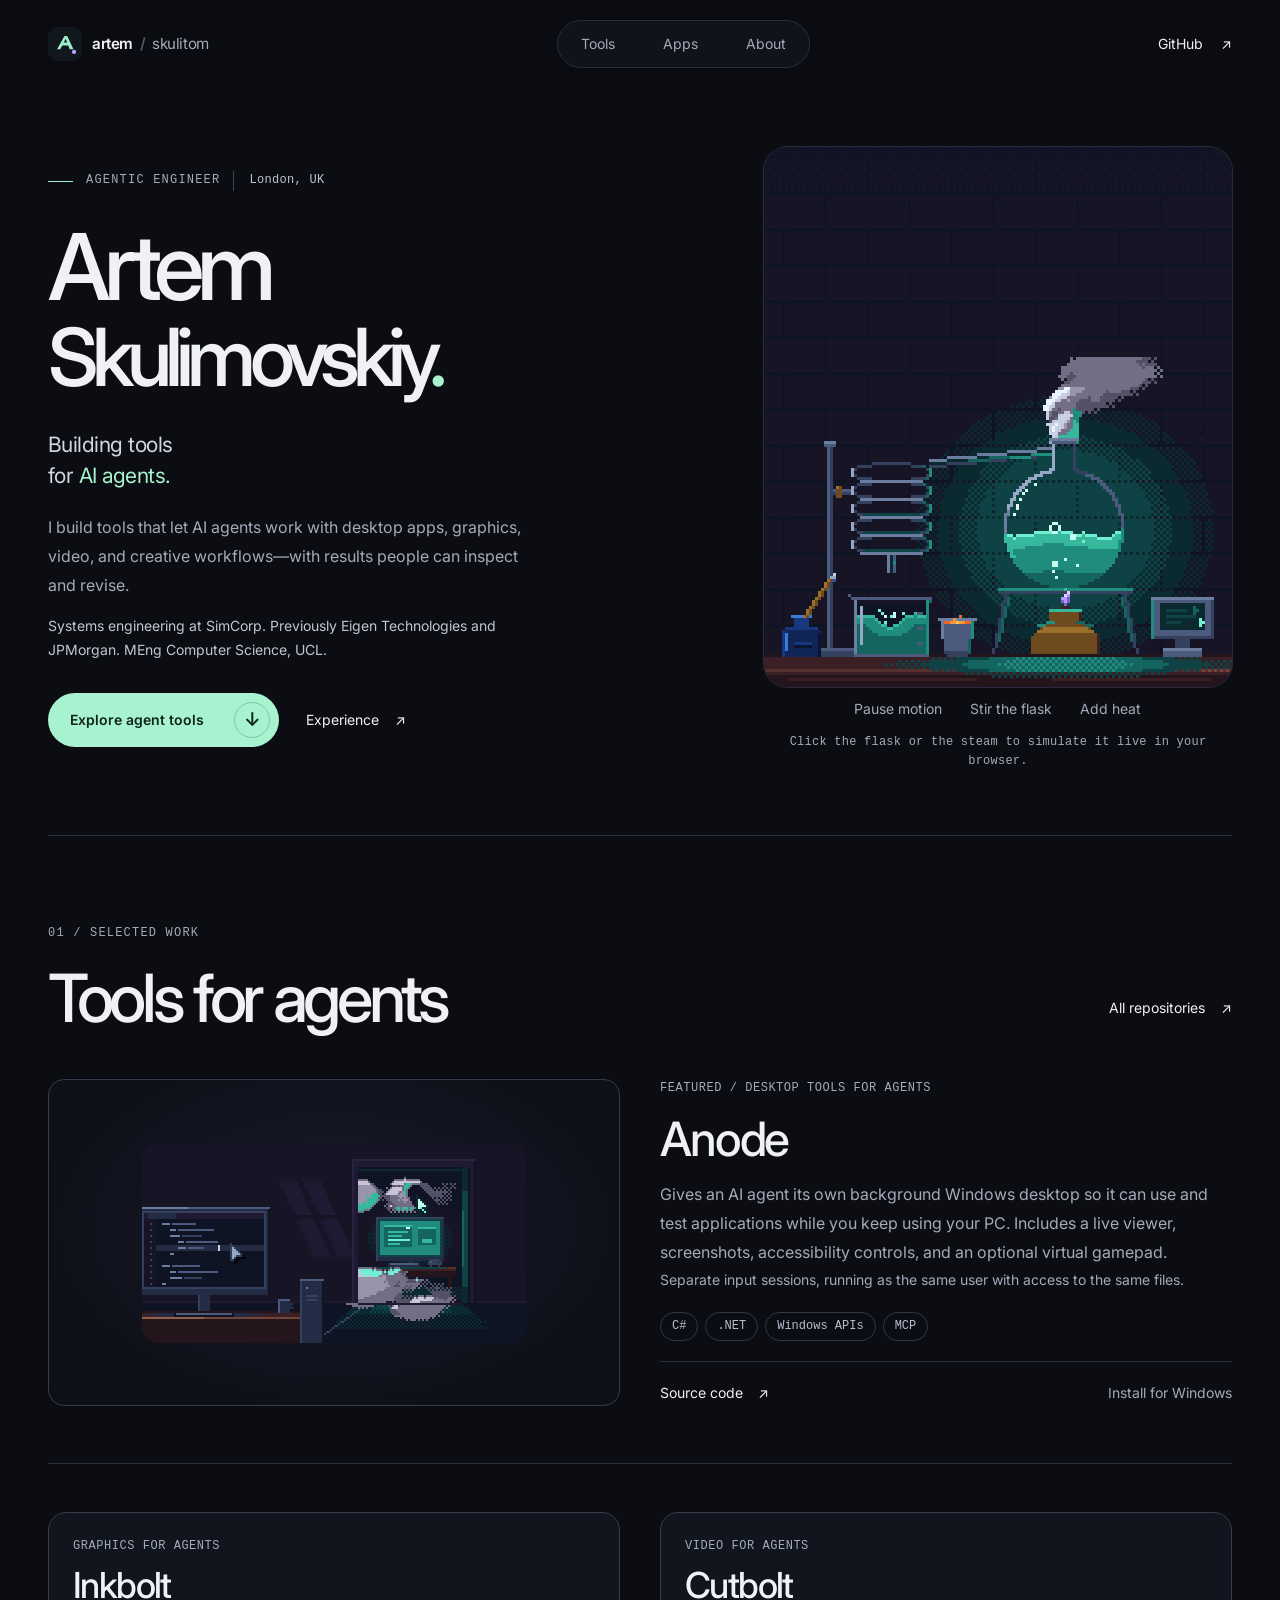
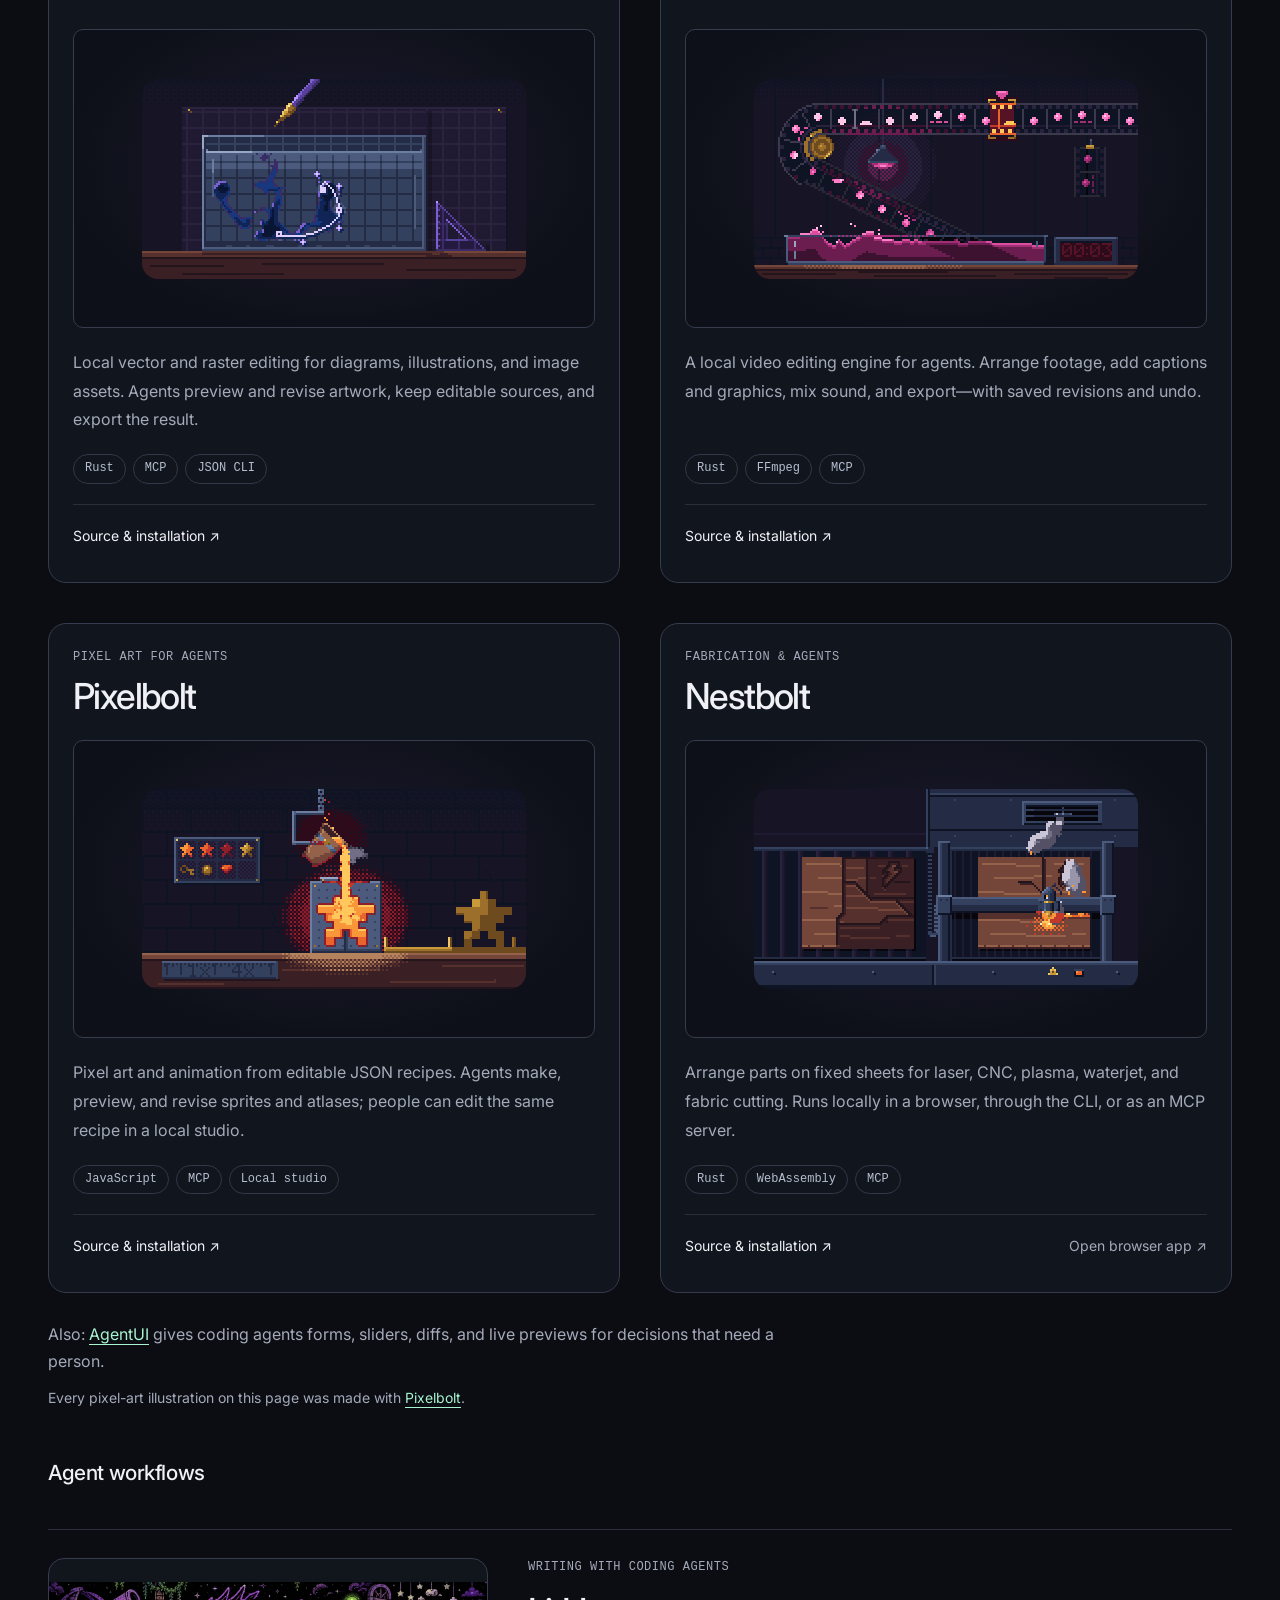
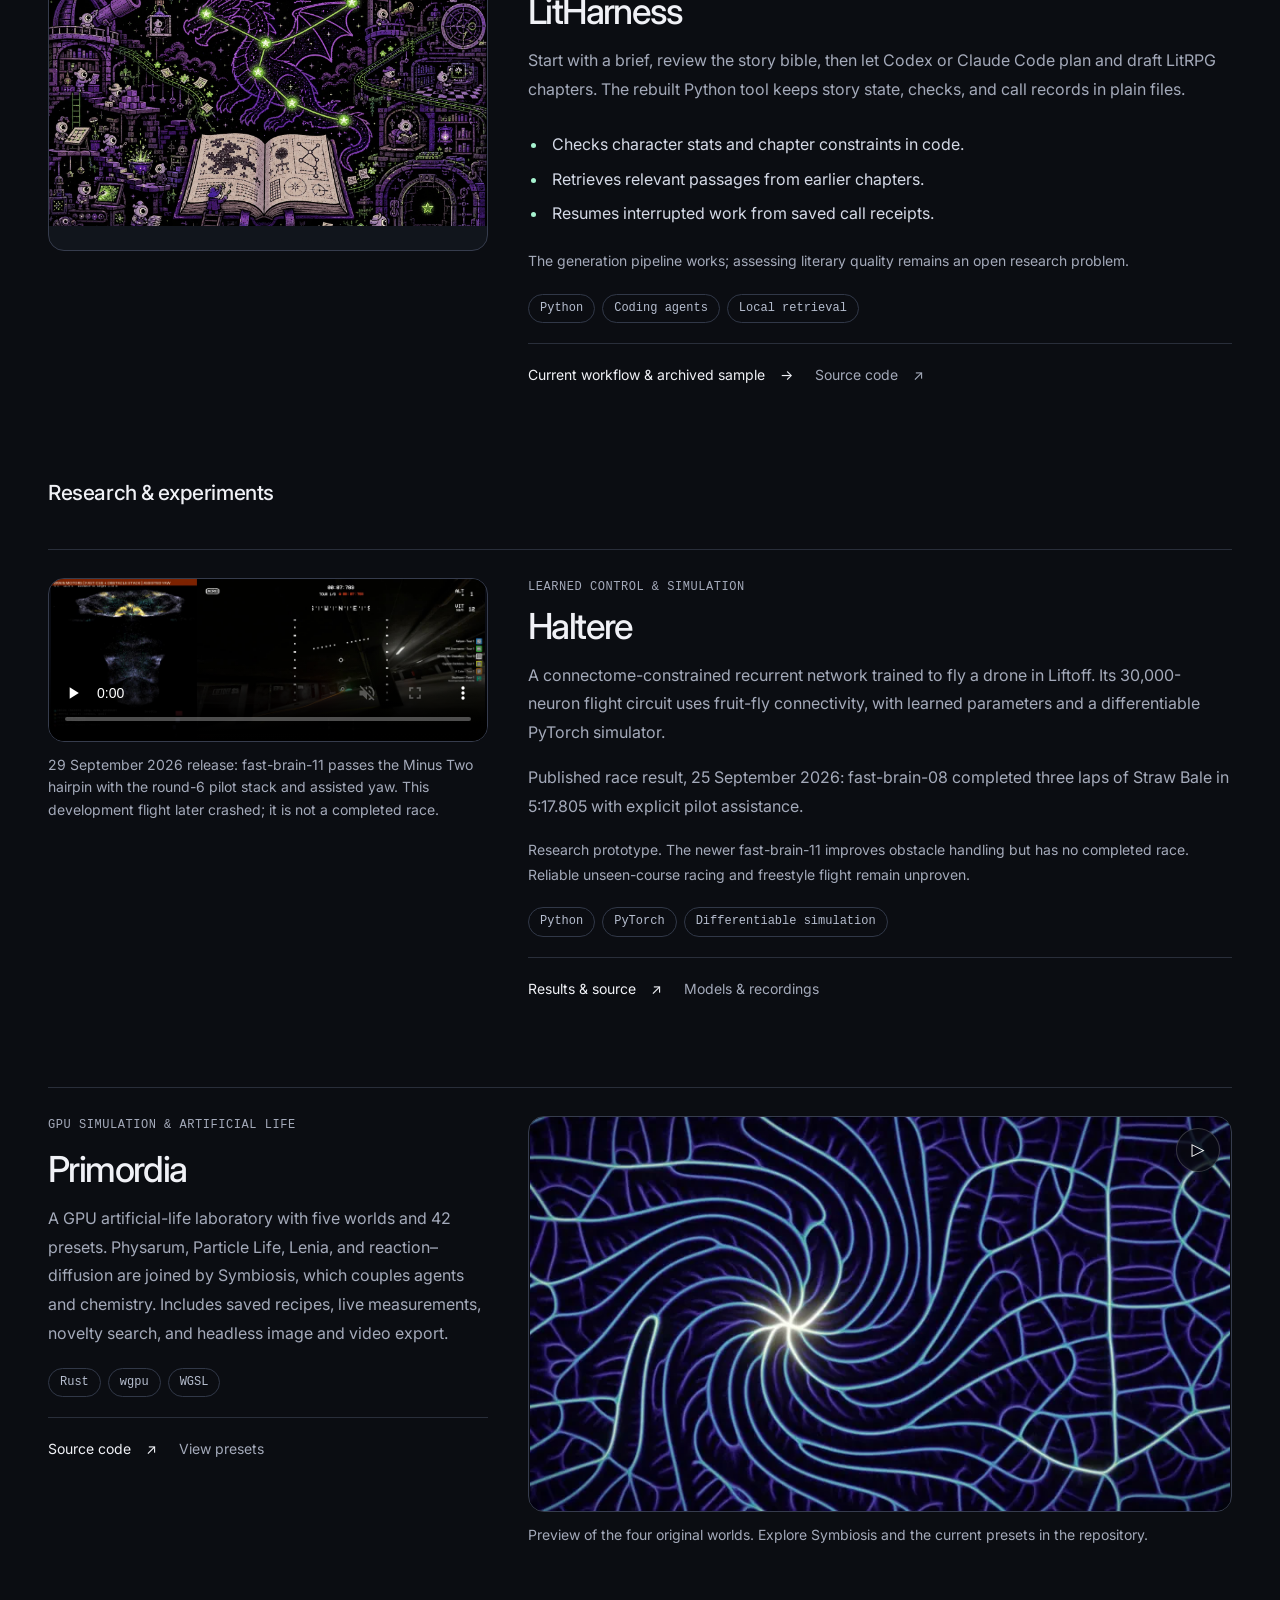
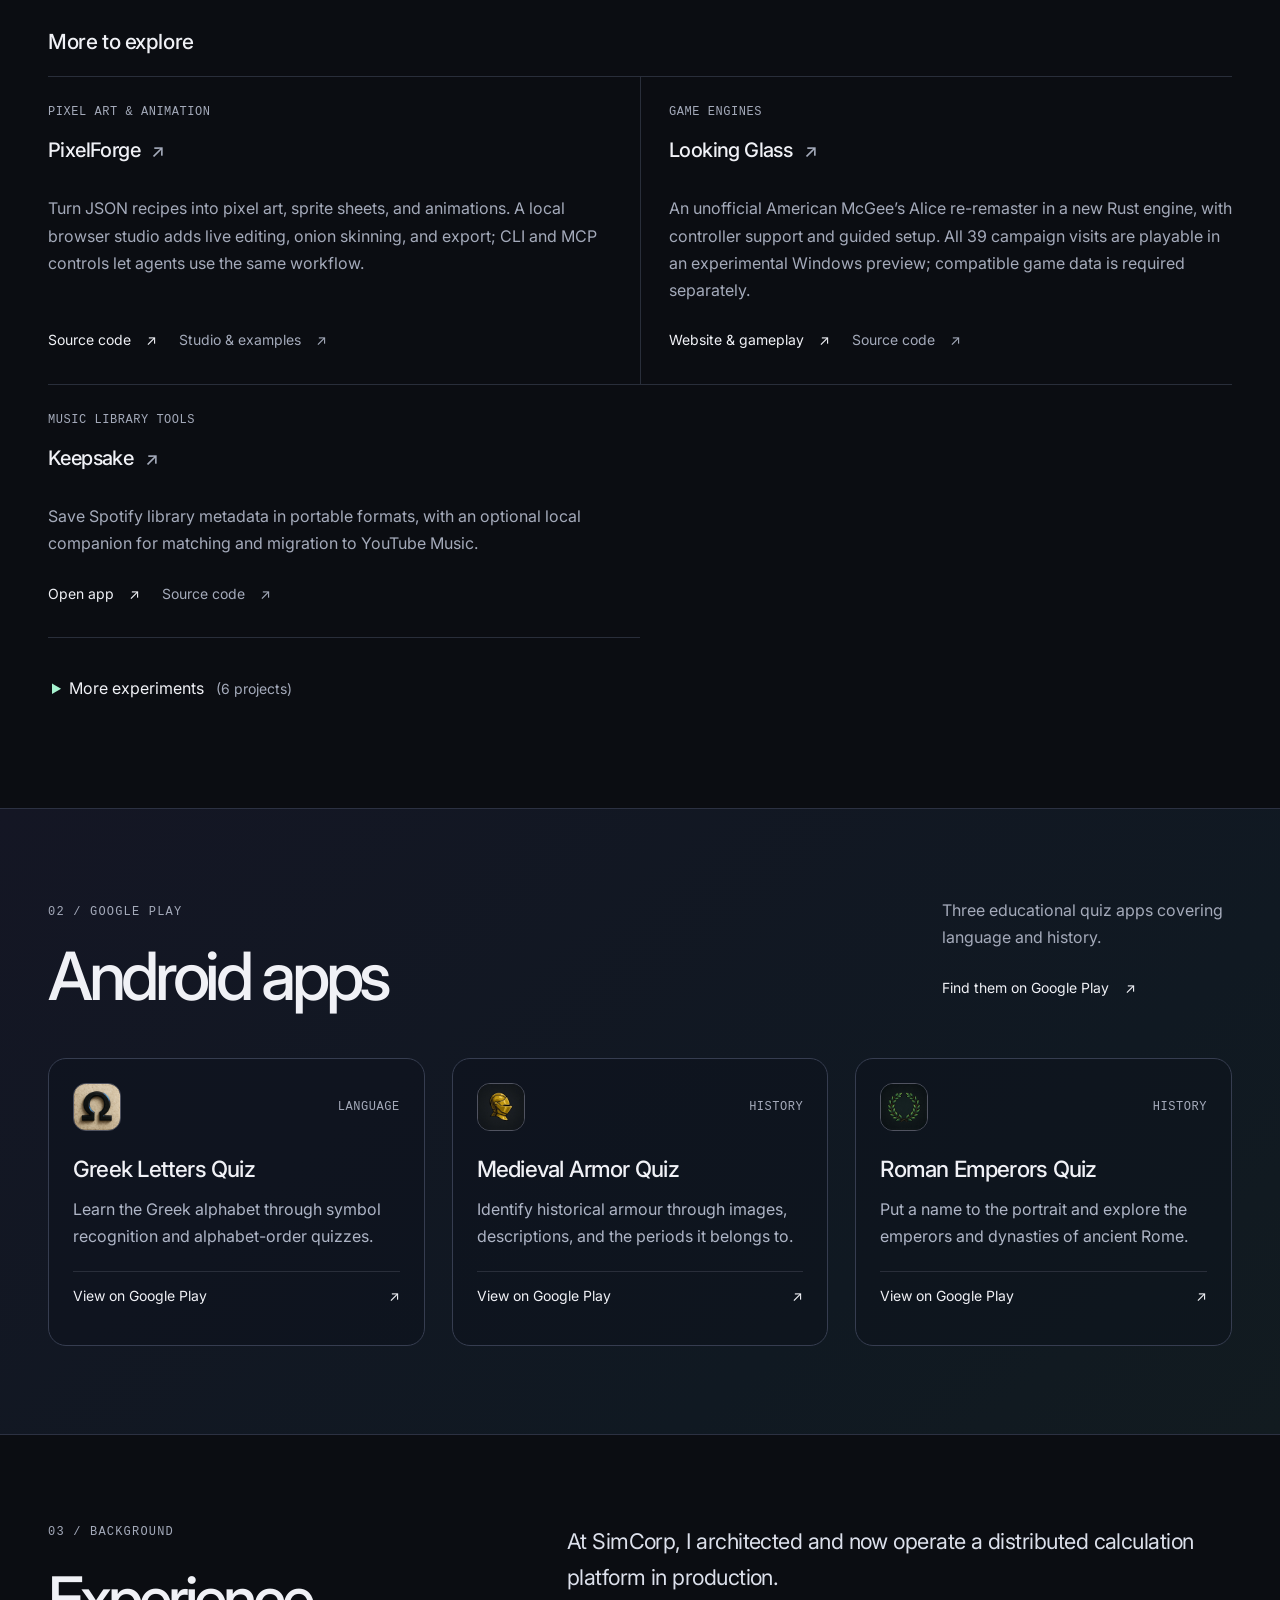
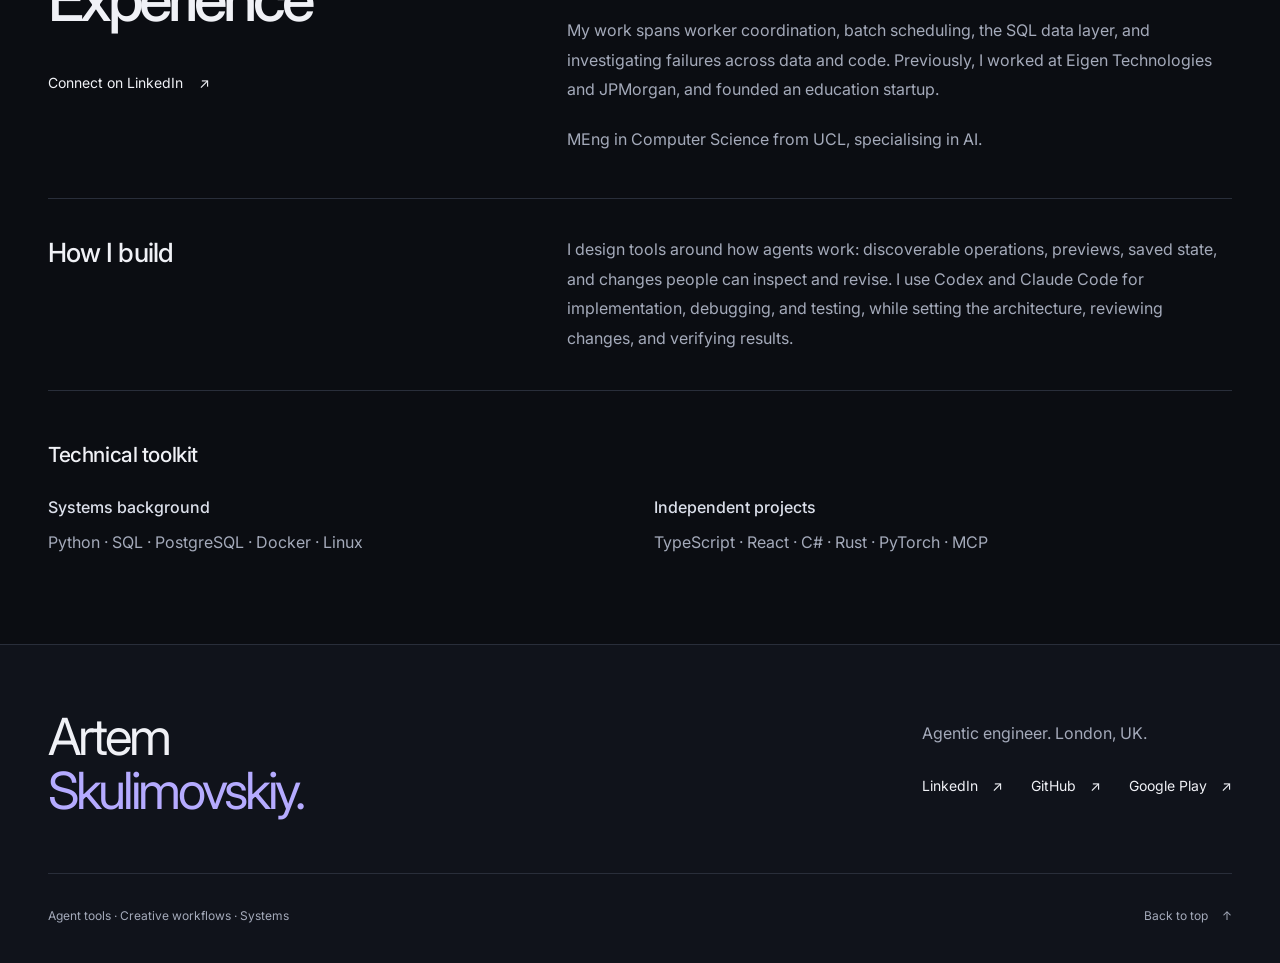
==== commit 657f014f: "Replace the hero and tool art with Pixelbolt pixel art and a live fluid hero The reaction-diffusion " ====
--- a/index.html
+++ b/index.html
@@ -21,8 +21,8 @@
 <link href="https://skulitom.github.io/" rel="canonical"/>
 <link href="assets/favicon.svg" rel="icon" type="image/svg+xml"/>
 <link as="font" crossorigin="" href="assets/fonts/inter-latin-v2.woff2" rel="preload" type="font/woff2"/>
-<link href="styles.css?v=12" rel="stylesheet"/>
-<script src="script.js?v=6" type="module"></script>
+<link href="styles.css?v=13" rel="stylesheet"/>
+<script src="script.js?v=7" type="module"></script>
 </head>
 <body>
 <a class="skip-link" href="#main">Skip to content</a>
@@ -44,27 +44,27 @@
 <p class="hero-background">Systems engineering at SimCorp. Previously Eigen Technologies and JPMorgan. MEng Computer Science, UCL.</p>
 <div class="hero-actions"><a class="button button-primary" href="#work"><span>Explore agent tools</span><span aria-hidden="true" class="button-arrow">↓</span></a><a class="text-link" href="#about">Experience <span aria-hidden="true">↗</span></a></div>
 </div>
-<div aria-label="Interactive artificial life" class="systems-study" role="group">
-<div class="study-stage">
-<img alt="" aria-hidden="true" class="study-fallback" height="560" src="assets/artificial-life.webp" width="560"/>
-<canvas aria-hidden="true" height="560" id="life-canvas" width="560"></canvas>
-</div>
-<div class="study-controls"><button class="motion-toggle" hidden="" type="button">Pause motion</button><button class="seed-life" hidden="" type="button"><span aria-hidden="true">+</span> Seed life</button><button aria-label="Reset artificial life" class="reset-life" hidden="" type="button"><span aria-hidden="true">↻</span> Reset</button></div>
-</div>
+<figure aria-label="Live Pixelbolt fluid simulation" class="pixel-hero" role="group">
+<div class="hero-stage">
+<img alt="Pixel art made with Pixelbolt: a mint liquid boils in a glass flask on a moonlit workbench, and its steam rolls up in shaded billows." class="hero-still" height="180" src="assets/pixel/hero/hero-still.png" width="156"/>
+</div>
+<div class="study-controls"><button class="motion-toggle" hidden="" type="button">Pause motion</button><button class="stir-flask" hidden="" type="button">Stir the flask</button><button class="add-heat" hidden="" type="button">Add heat</button></div>
+<figcaption class="hero-caption"><span class="hero-status">Pixel art made with <a href="https://github.com/skulitom/Pixelbolt">Pixelbolt</a>.</span></figcaption>
+</figure>
 </section>
 <section aria-labelledby="work-title" class="work section wrap" id="work">
 <div class="section-heading" data-reveal="">
 <div><p class="eyebrow">01 / Selected work</p><h2 id="work-title">Tools for agents</h2></div>
 <a class="text-link" href="https://github.com/skulitom?tab=repositories">All repositories <span aria-hidden="true">↗</span></a>
 </div><article class="featured-project" data-reveal="" id="anode">
-<a aria-label="Explore Anode on GitHub" class="project-image diagram-image" data-spotlight="" href="https://github.com/skulitom/Anode"><img alt="Anode architecture diagram: separate input sessions for a person and an agent on one Windows machine." decoding="async" height="400" loading="lazy" src="assets/anode.svg" width="800"/></a>
+<a aria-label="Explore Anode on GitHub" class="project-image pixel-art" data-pixel-burst="assets/pixel/cards/anode/anode-burst.atlas.json#burst" data-pixel-still="58" data-pixel-loop="assets/pixel/cards/anode/anode.atlas.json#loop" data-spotlight="" href="https://github.com/skulitom/Anode"><img alt="" class="pixel-still" decoding="async" height="100" loading="lazy" src="assets/pixel/cards/anode/anode-still.png" width="192"/></a>
 <div class="project-copy"><p class="project-category">Featured / Desktop tools for agents</p><h3 id="anode-title"><a href="https://github.com/skulitom/Anode">Anode</a></h3>
 <p>Gives an AI agent its own background Windows desktop so it can use and test applications while you keep using your PC. Includes a live viewer, screenshots, accessibility controls, and an optional virtual gamepad.</p>
 <p class="project-note">Separate input sessions, running as the same user with access to the same files.</p>
 <ul aria-label="Anode technologies" class="tags"><li>C#</li><li>.NET</li><li>Windows APIs</li><li>MCP</li></ul>
 <div class="project-links"><a href="https://github.com/skulitom/Anode">Source code <span aria-hidden="true">↗</span></a><a href="https://github.com/skulitom/Anode#install">Install for Windows</a></div>
 </div>
-</article><div class="project-grid"><article aria-labelledby="inkbolt-title" class="project-card" data-reveal="" id="inkbolt"><header class="project-header"><p class="project-category">Graphics for agents</p><h3 id="inkbolt-title"><a href="https://github.com/skulitom/Inkbolt">Inkbolt</a></h3></header><a class="project-image diagram-image" data-spotlight="" href="https://github.com/skulitom/Inkbolt"><img alt="Inkbolt: Vector &amp; raster editing. Preview, revise, and export." decoding="async" height="250" loading="lazy" src="assets/inkbolt-20261017.svg" width="480"/></a><div class="project-copy"><p>Local vector and raster editing for diagrams, illustrations, and image assets. Agents preview and revise artwork, keep editable sources, and export the result.</p><ul aria-label="Inkbolt technologies" class="tags"><li>Rust</li><li>MCP</li><li>JSON CLI</li></ul><div class="project-links"><a href="https://github.com/skulitom/Inkbolt">Source &amp; installation ↗</a></div></div></article><article aria-labelledby="cutbolt-title" class="project-card" data-reveal="" id="cutbolt"><header class="project-header"><p class="project-category">Video for agents</p><h3 id="cutbolt-title"><a href="https://github.com/skulitom/Cutbolt">Cutbolt</a></h3></header><a class="project-image diagram-image" data-spotlight="" href="https://github.com/skulitom/Cutbolt"><img alt="Cutbolt: Edit footage on exact timelines. Inspect, undo, and render." decoding="async" height="250" loading="lazy" src="assets/cutbolt-20261017.svg" width="480"/></a><div class="project-copy"><p>A local video editing engine for agents. Arrange footage, add captions and graphics, mix sound, and export—with saved revisions and undo.</p><ul aria-label="Cutbolt technologies" class="tags"><li>Rust</li><li>FFmpeg</li><li>MCP</li></ul><div class="project-links"><a href="https://github.com/skulitom/Cutbolt">Source &amp; installation ↗</a></div></div></article><article aria-labelledby="pixelbolt-title" class="project-card" data-reveal="" id="pixelbolt"><header class="project-header"><p class="project-category">Pixel art for agents</p><h3 id="pixelbolt-title"><a href="https://github.com/skulitom/Pixelbolt">Pixelbolt</a></h3></header><a class="project-image diagram-image" data-spotlight="" href="https://github.com/skulitom/Pixelbolt"><img alt="Pixelbolt: Editable sprites and animation. Recipes, previews, and atlases." decoding="async" height="250" loading="lazy" src="assets/pixelbolt-20261017.svg" width="480"/></a><div class="project-copy"><p>Pixel art and animation from editable JSON recipes. Agents make, preview, and revise sprites and atlases; people can edit the same recipe in a local studio.</p><ul aria-label="Pixelbolt technologies" class="tags"><li>JavaScript</li><li>MCP</li><li>Local studio</li></ul><div class="project-links"><a href="https://github.com/skulitom/Pixelbolt">Source &amp; installation ↗</a></div></div></article><article aria-labelledby="nestbolt-title" class="project-card" data-reveal="" id="nestbolt"><header class="project-header"><p class="project-category">Fabrication &amp; agents</p><h3 id="nestbolt-title"><a href="https://github.com/skulitom/Nestbolt">Nestbolt</a></h3></header><a class="project-image diagram-image" data-spotlight="" href="https://github.com/skulitom/Nestbolt"><img alt="Nestbolt: Arrange parts on fixed sheets. Browser, command line, and MCP." decoding="async" height="250" loading="lazy" src="assets/nestbolt-20261017.svg" width="480"/></a><div class="project-copy"><p>Arrange parts on fixed sheets for laser, CNC, plasma, waterjet, and fabric cutting. Runs locally in a browser, through the CLI, or as an MCP server.</p><ul aria-label="Nestbolt technologies" class="tags"><li>Rust</li><li>WebAssembly</li><li>MCP</li></ul><div class="project-links"><a href="https://github.com/skulitom/Nestbolt">Source &amp; installation ↗</a><a href="https://skulitom.github.io/Nestbolt/">Open browser app ↗</a></div></div></article></div><p class="tool-family-note">Also: <a href="https://github.com/skulitom/AgentUI">AgentUI</a> gives coding agents forms, sliders, diffs, and live previews for decisions that need a person.</p><h3 class="other-projects-title">Agent workflows</h3><article class="side-project" data-reveal="" id="litharness">
+</article><div class="project-grid"><article aria-labelledby="inkbolt-title" class="project-card" data-reveal="" id="inkbolt"><header class="project-header"><p class="project-category">Graphics for agents</p><h3 id="inkbolt-title"><a href="https://github.com/skulitom/Inkbolt">Inkbolt</a></h3></header><a aria-label="Explore Inkbolt on GitHub" class="project-image pixel-art" data-pixel-burst="assets/pixel/cards/inkbolt/inkbolt-burst.atlas.json#burst" data-pixel-still="31" data-pixel-loop="assets/pixel/cards/inkbolt/inkbolt.atlas.json#ink" data-spotlight="" href="https://github.com/skulitom/Inkbolt"><img alt="" class="pixel-still" decoding="async" height="100" loading="lazy" src="assets/pixel/cards/inkbolt/inkbolt-still.png" width="192"/></a><div class="project-copy"><p>Local vector and raster editing for diagrams, illustrations, and image assets. Agents preview and revise artwork, keep editable sources, and export the result.</p><ul aria-label="Inkbolt technologies" class="tags"><li>Rust</li><li>MCP</li><li>JSON CLI</li></ul><div class="project-links"><a href="https://github.com/skulitom/Inkbolt">Source &amp; installation ↗</a></div></div></article><article aria-labelledby="cutbolt-title" class="project-card" data-reveal="" id="cutbolt"><header class="project-header"><p class="project-category">Video for agents</p><h3 id="cutbolt-title"><a href="https://github.com/skulitom/Cutbolt">Cutbolt</a></h3></header><a aria-label="Explore Cutbolt on GitHub" class="project-image pixel-art" data-pixel-burst="assets/pixel/cards/cutbolt/cutbolt-burst.atlas.json#cutbolt-burst" data-pixel-still="0" data-pixel-loop="assets/pixel/cards/cutbolt/cutbolt.atlas.json#cutbolt" data-spotlight="" href="https://github.com/skulitom/Cutbolt"><img alt="" class="pixel-still" decoding="async" height="100" loading="lazy" src="assets/pixel/cards/cutbolt/cutbolt-still.png" width="192"/></a><div class="project-copy"><p>A local video editing engine for agents. Arrange footage, add captions and graphics, mix sound, and export—with saved revisions and undo.</p><ul aria-label="Cutbolt technologies" class="tags"><li>Rust</li><li>FFmpeg</li><li>MCP</li></ul><div class="project-links"><a href="https://github.com/skulitom/Cutbolt">Source &amp; installation ↗</a></div></div></article><article aria-labelledby="pixelbolt-title" class="project-card" data-reveal="" id="pixelbolt"><header class="project-header"><p class="project-category">Pixel art for agents</p><h3 id="pixelbolt-title"><a href="https://github.com/skulitom/Pixelbolt">Pixelbolt</a></h3></header><a aria-label="Explore Pixelbolt on GitHub" class="project-image pixel-art" data-pixel-burst="assets/pixel/cards/pixelbolt/pixelbolt-card-burst.atlas.json#burst" data-pixel-still="33" data-pixel-loop="assets/pixel/cards/pixelbolt/pixelbolt-card.atlas.json#loop" data-spotlight="" href="https://github.com/skulitom/Pixelbolt"><img alt="" class="pixel-still" decoding="async" height="100" loading="lazy" src="assets/pixel/cards/pixelbolt/pixelbolt-card-still.png" width="192"/></a><div class="project-copy"><p>Pixel art and animation from editable JSON recipes. Agents make, preview, and revise sprites and atlases; people can edit the same recipe in a local studio.</p><ul aria-label="Pixelbolt technologies" class="tags"><li>JavaScript</li><li>MCP</li><li>Local studio</li></ul><div class="project-links"><a href="https://github.com/skulitom/Pixelbolt">Source &amp; installation ↗</a></div></div></article><article aria-labelledby="nestbolt-title" class="project-card" data-reveal="" id="nestbolt"><header class="project-header"><p class="project-category">Fabrication &amp; agents</p><h3 id="nestbolt-title"><a href="https://github.com/skulitom/Nestbolt">Nestbolt</a></h3></header><a aria-label="Explore Nestbolt on GitHub" class="project-image pixel-art" data-pixel-burst="assets/pixel/cards/nestbolt/nestbolt-burst.atlas.json#loop" data-pixel-still="40" data-pixel-loop="assets/pixel/cards/nestbolt/nestbolt.atlas.json#loop" data-spotlight="" href="https://github.com/skulitom/Nestbolt"><img alt="" class="pixel-still" decoding="async" height="100" loading="lazy" src="assets/pixel/cards/nestbolt/nestbolt-still.png" width="192"/></a><div class="project-copy"><p>Arrange parts on fixed sheets for laser, CNC, plasma, waterjet, and fabric cutting. Runs locally in a browser, through the CLI, or as an MCP server.</p><ul aria-label="Nestbolt technologies" class="tags"><li>Rust</li><li>WebAssembly</li><li>MCP</li></ul><div class="project-links"><a href="https://github.com/skulitom/Nestbolt">Source &amp; installation ↗</a><a href="https://skulitom.github.io/Nestbolt/">Open browser app ↗</a></div></div></article></div><p class="tool-family-note">Also: <a href="https://github.com/skulitom/AgentUI">AgentUI</a> gives coding agents forms, sliders, diffs, and live previews for decisions that need a person.</p><p class="pixel-credit">Every pixel-art illustration on this page was made with <a href="https://github.com/skulitom/Pixelbolt">Pixelbolt</a>.</p><h3 class="other-projects-title">Agent workflows</h3><article class="side-project" data-reveal="" id="litharness">
 <a aria-label="Explore LitHarness on GitHub" class="project-image" data-spotlight="" href="https://github.com/skulitom/LitHarness"><img alt="LitHarness project artwork: a constellation dragon emerging from an open book." decoding="async" fetchpriority="high" height="788" src="assets/litharness.webp" width="1412"/></a>
 <div class="project-copy">
 <p class="project-category">Writing with coding agents</p><h3><a href="https://github.com/skulitom/LitHarness">LitHarness</a></h3>
--- a/styles.css
+++ b/styles.css
@@ -83,18 +83,23 @@
 .text-link > span { transition: transform .3s var(--ease); }
 .text-link:hover { color: var(--mint); }
 .text-link:hover > span { transform: translate(3px, -3px); }
-.systems-study { position: relative; display: flex; flex-direction: column; justify-content: center; width: 100%; max-width: 520px; justify-self: end; min-width: 0; }
-.systems-study::before { content: ''; position: absolute; inset: 15% -3% 10%; background: radial-gradient(ellipse, #7365f016, transparent 65%); pointer-events: none; }
-.study-stage { position: relative; width: 100%; aspect-ratio: 1; touch-action: pan-y; }
-.study-stage.is-ready { cursor: crosshair; }
-.study-stage canvas, .study-fallback { position: absolute; inset: 0; width: 100%; height: 100%; }
-.study-stage canvas { opacity: 0; transition: opacity .4s; }
-.study-stage.is-ready canvas { opacity: 1; }
-.study-stage.is-ready .study-fallback { opacity: 0; }
 .study-controls { display: flex; justify-content: center; flex-wrap: wrap; align-items: center; gap: 0 20px; }
-.seed-life, .reset-life, .motion-toggle { display: inline-flex; align-items: center; gap: 8px; min-height: 44px; padding: 0 4px; border: 0; background: transparent; font-size: .875rem; color: var(--muted); }
-.seed-life > span, .reset-life > span { font-size: 20px; }
-.seed-life:hover, .reset-life:hover, .motion-toggle:hover { color: var(--mint); }
+.stir-flask, .add-heat, .motion-toggle { display: inline-flex; align-items: center; gap: 8px; min-height: 44px; padding: 0 4px; border: 0; background: transparent; font-size: .875rem; color: var(--muted); }
+.stir-flask:hover, .add-heat:hover, .motion-toggle:hover { color: var(--mint); }
+.stir-flask[aria-disabled='true'], .add-heat[aria-disabled='true'] { color: #6b7182; cursor: progress; }
+
+/* The live Pixelbolt hero: the phone composition (156 x 180 art pixels) at 3x, or 2x on narrower layouts, drawn
+   nearest-neighbour. The still is the same frame the animation starts on. */
+.pixel-hero { --hero-width: 468px; position: relative; display: flex; flex-direction: column; align-items: center; justify-self: end; min-width: 0; margin: 0; }
+.hero-stage { position: relative; width: var(--hero-width); max-width: 100%; aspect-ratio: 156 / 180; overflow: hidden; border-radius: 5.128% / 4.444%; background: #171426; box-shadow: 0 0 0 1px #2c2a40; }
+.hero-stage > img, .hero-stage > canvas { position: absolute; inset: 0; width: 100%; height: 100%; image-rendering: pixelated; }
+.hero-stage > canvas { opacity: 0; }
+.hero-stage.is-ready > canvas { opacity: 1; }
+.hero-stage.is-ready > img { opacity: 0; }
+.hero-stage.is-target { cursor: pointer; }
+.hero-stage[aria-busy='true'] { cursor: progress; }
+.hero-caption { max-width: var(--hero-width); margin-top: 2px; color: var(--muted); font: .75rem/1.6 var(--mono); letter-spacing: .02em; text-align: center; }
+.hero-caption a { color: var(--mint); text-decoration: underline; text-underline-offset: 3px; }
 
 /* Recorded work leads; supporting projects share columns and baselines. */
 .section { padding-block: 88px; }
@@ -224,6 +229,10 @@
 body[data-motion='off'] { scroll-behavior: auto; }
 html:has(body[data-motion='off']) { scroll-behavior: auto; }
 
+@media (max-width: 1199px) {
+  .pixel-hero { --hero-width: 312px; }
+  .hero-caption { min-height: 3.2em; }
+}
 @media (max-width: 1100px) {
   .wrap { width: calc(100% - 64px); }
   .hero { column-gap: 12px; padding-top: 58px; }
@@ -248,7 +257,7 @@
   .hero-copy { max-width: 660px; }
   .hero-description { max-width: 550px; }
   .hero-specialisms { font-size: 1.35rem; }
-  .systems-study { width: min(100%, 320px); margin: 20px auto 0; justify-self: center; }
+  .pixel-hero { --hero-width: 312px; width: 100%; margin: 28px auto 0; justify-self: center; }
   .featured-project { grid-template-columns: 1fr; gap: 28px; }
   .project-grid { grid-template-columns: 1fr; }
   .featured-project .project-image { aspect-ratio: 1.8; }
@@ -261,7 +270,6 @@
   .project-row h4 a { min-height: 0; padding-block: 8px; }
   .project-row .project-category, .project-row h4 { min-height: 0; }
   .project-row .tags { padding-top: 16px; }
-  .study-stage { margin-block: 0; }
   .section { padding-block: 76px; }
   .section-heading { gap: 30px; margin-bottom: 38px; }
   h2 { font-size: clamp(2.8rem, 6.4vw, 3.5rem); }
@@ -301,7 +309,7 @@
   .hero-actions { gap: 13px 22px; margin-top: 25px; }
   .button { min-height: 52px; gap: 22px; padding-left: 18px; }
   .text-link { font-size: .875rem; }
-  .systems-study { width: min(100%, 270px); margin-top: 18px; }
+  .pixel-hero { margin-top: 22px; }
   .project-grid { gap: 28px; }
   .project-card { --card-padding: 20px; }
   .featured-project { padding-bottom: 32px; margin-bottom: 32px; }
@@ -450,6 +458,24 @@
   .chapter-prose { font-size: 1.125rem; line-height: 1.85; }
 }
 
+/* Pixelbolt tool cards: each piece (192 x 100 art pixels) sits centred on a dark mat at a whole-number scale. */
+.project-image.pixel-art { --pixel-pad: 8px; display: grid; place-items: center; background: radial-gradient(ellipse at 50% 45%, #1c1a2e, #0d1018 75%); }
+.project-card > .project-image.pixel-art, .featured-project .project-image.pixel-art { aspect-ratio: 1.75; }
+/* An explicit width, not stretch plus margins: WebKit sizes a stretched flex item's aspect ratio before its margins. */
+.project-card > .project-image.pixel-art { align-self: center; width: calc(100% - var(--card-padding) * 2); margin-inline: 0; }
+.project-image.pixel-art > img, .project-image.pixel-art > canvas { width: min(100%, 192px); height: auto; aspect-ratio: 192 / 100; border-radius: 4.1667% / 8%; image-rendering: pixelated; transform: none !important; transition: none; }
+/* Without the canvas (no JS, reduced motion) the still steps in whole device pixels: 1/2 and 1/3 CSS steps on dense screens. */
+@supports (width: round(down, 100px, 7px)) {
+  .project-image.pixel-art > img { width: max(192px, round(down, 100% - var(--pixel-pad) * 2, 192px)); }
+  @media (min-resolution: 2dppx) { .project-image.pixel-art > img { width: max(192px, round(down, 100% - var(--pixel-pad) * 2, 96px)); } }
+  @media (min-resolution: 3dppx) { .project-image.pixel-art > img { width: max(192px, round(down, 100% - var(--pixel-pad) * 2, 64px)); } }
+}
+.project-image.pixel-art > canvas { position: absolute; inset: 0; margin: auto; }
+.project-image.pixel-art.is-ready > img { opacity: 0; }
+.project-image.pixel-art::after { display: none; }
+.pixel-credit { margin-top: 10px; max-width: 75ch; color: var(--muted); font-size: .875rem; }
+.pixel-credit a { color: var(--mint); text-decoration: underline; text-underline-offset: 4px; }
+
 /* Agent tools share the existing project palette and frames. */
 .tool-family-note { margin-top: 28px; max-width: 75ch; color: var(--muted); }
 .tool-family-note a { color: var(--mint); text-decoration: underline; text-underline-offset: 4px; }
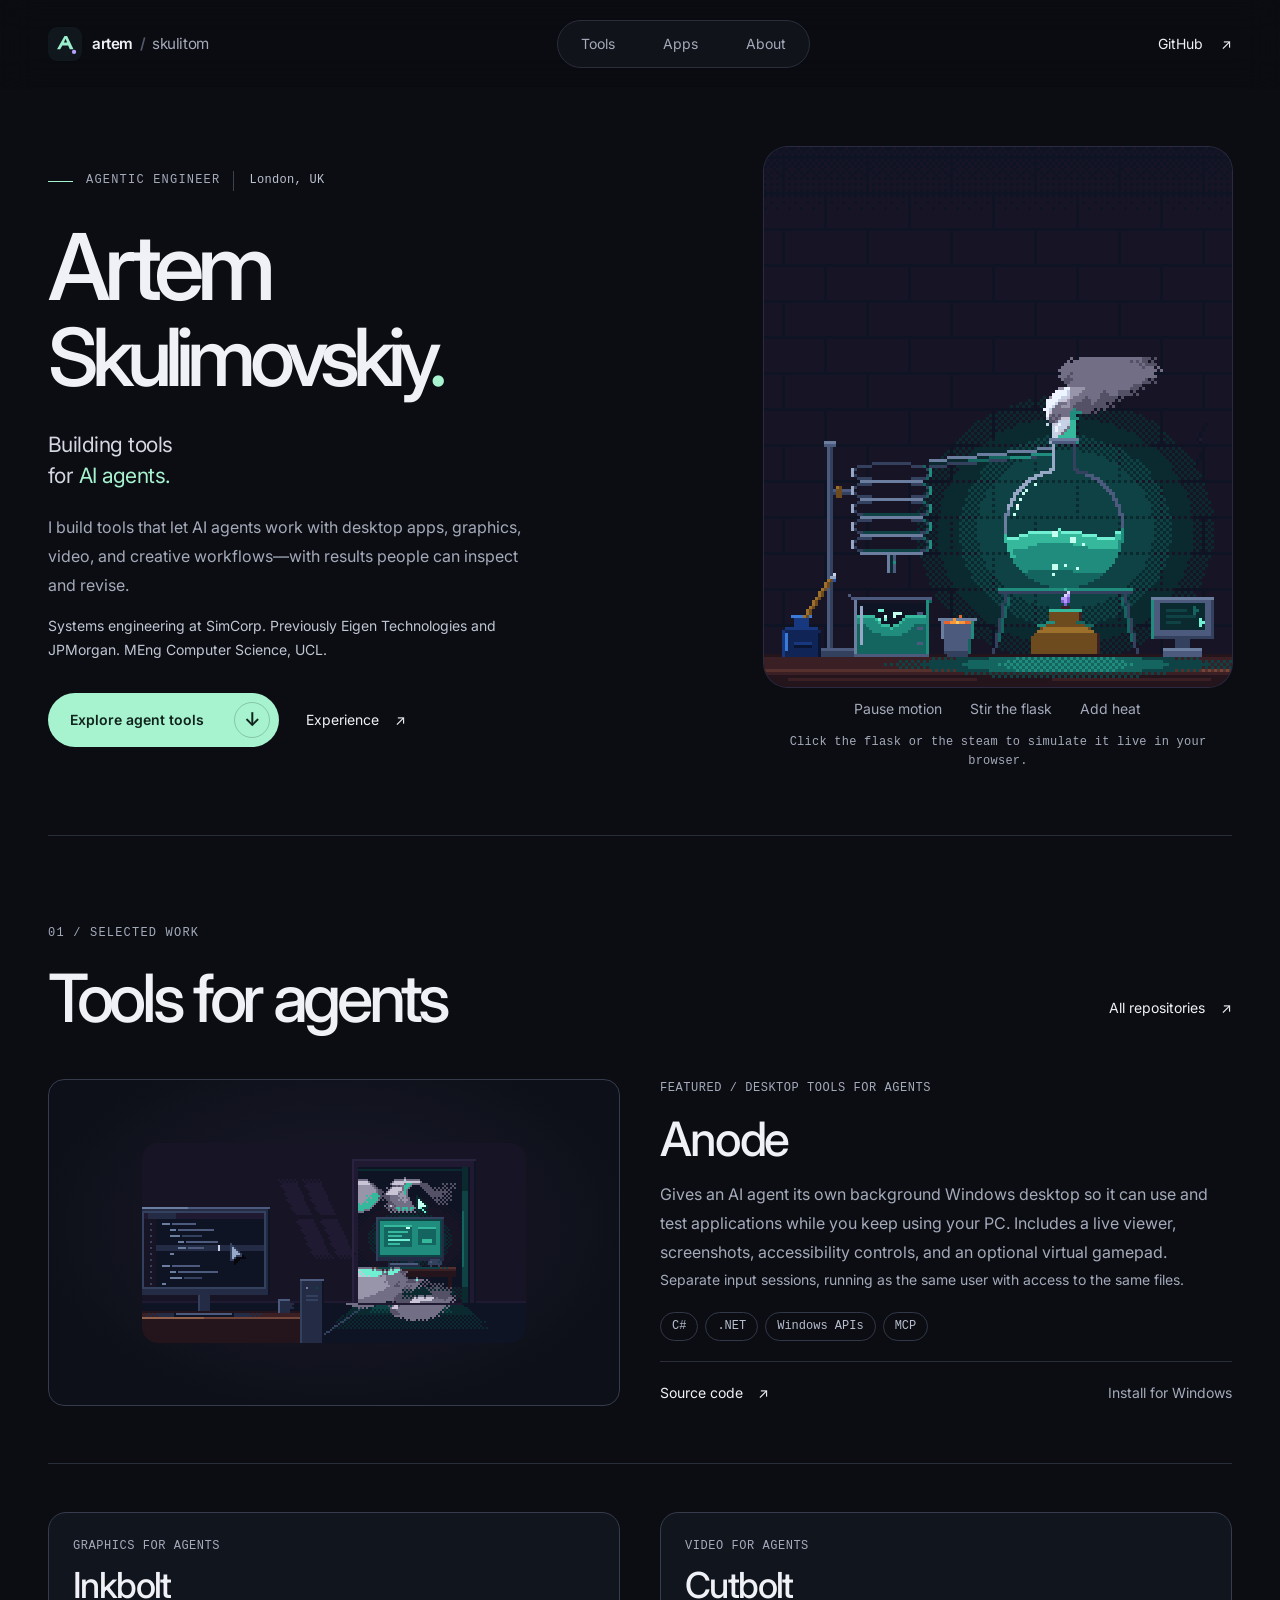
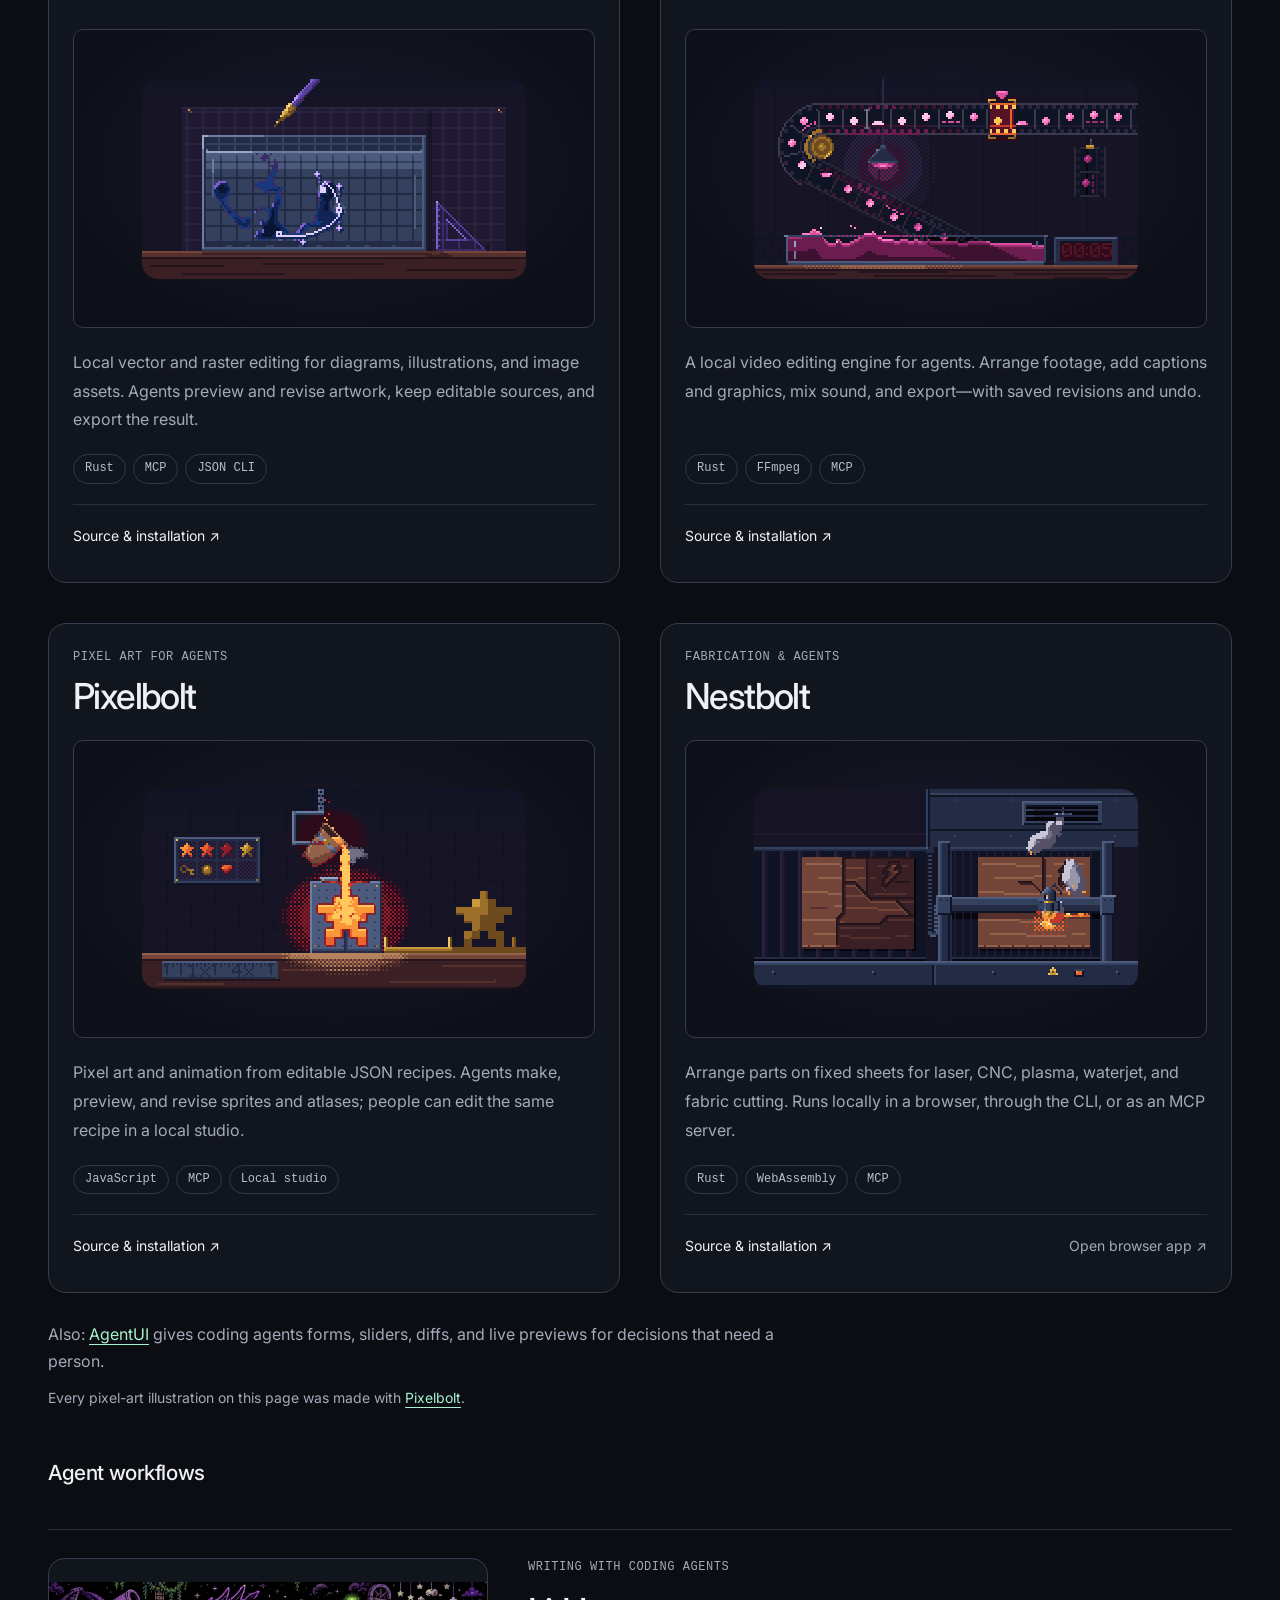
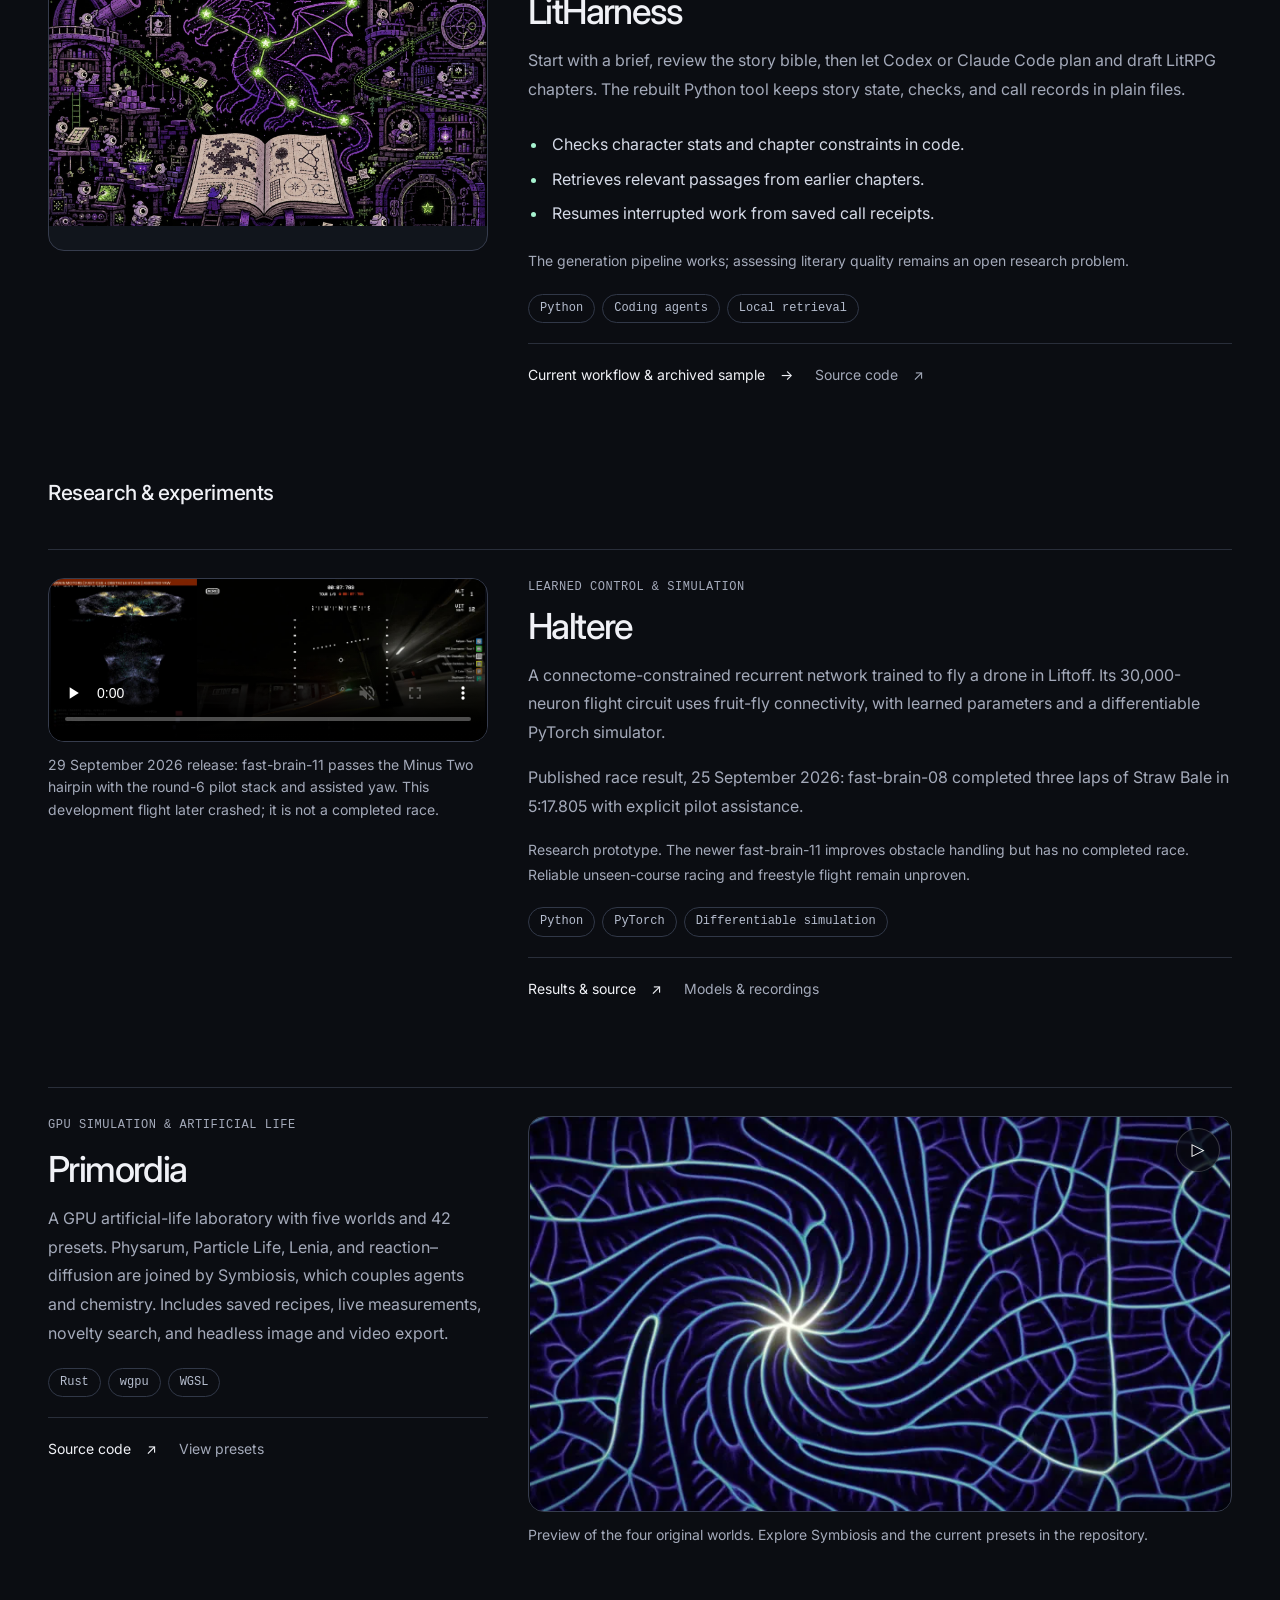
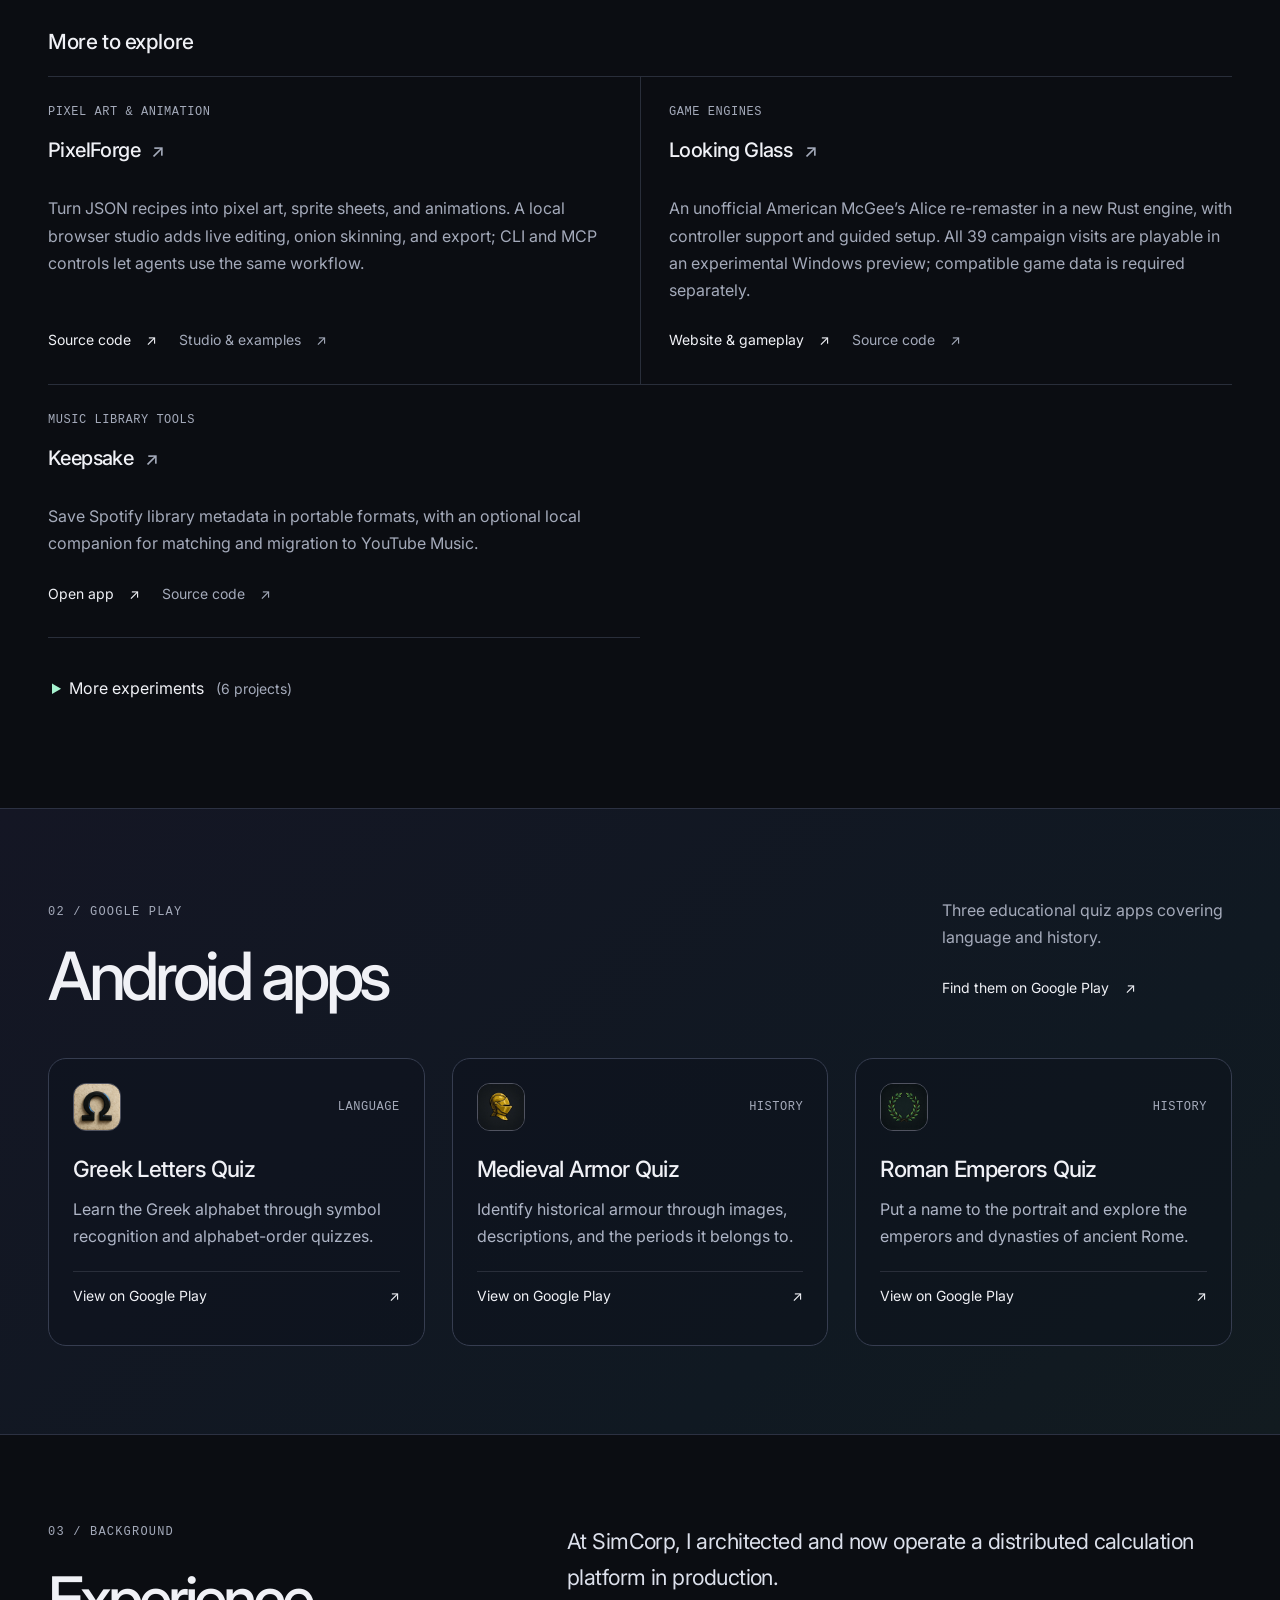
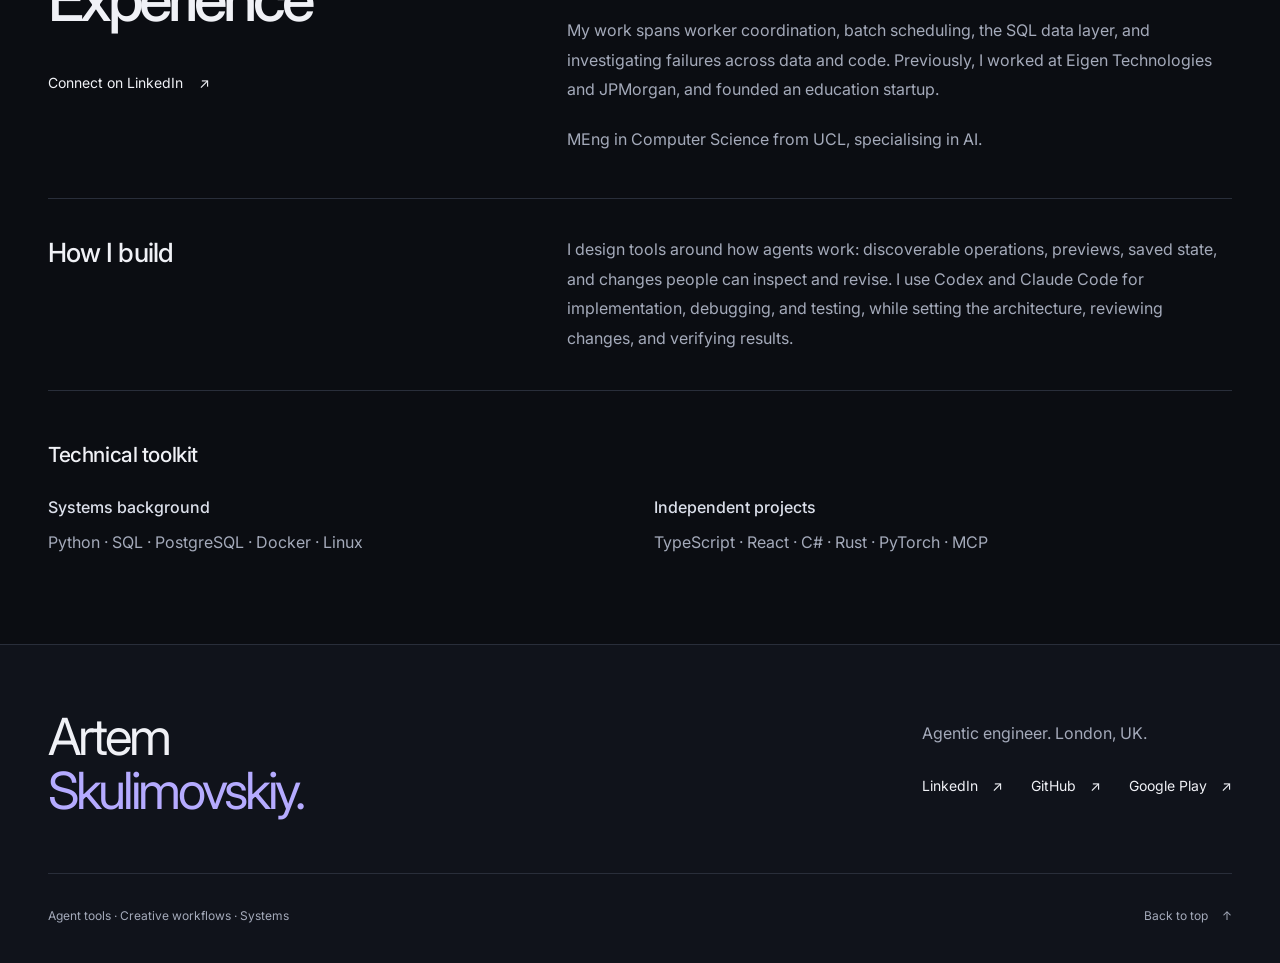
==== commit 975a57d2: "Fix review findings: exact device pixels, lighter hero, calmer failures - Pixel art now sizes on a w" ====
--- a/index.html
+++ b/index.html
@@ -21,8 +21,9 @@
 <link href="https://skulitom.github.io/" rel="canonical"/>
 <link href="assets/favicon.svg" rel="icon" type="image/svg+xml"/>
 <link as="font" crossorigin="" href="assets/fonts/inter-latin-v2.woff2" rel="preload" type="font/woff2"/>
-<link href="styles.css?v=13" rel="stylesheet"/>
-<script src="script.js?v=7" type="module"></script>
+<link href="styles.css?v=14" rel="stylesheet"/>
+<script>(function track(){var r=window.devicePixelRatio||1;document.documentElement.style.setProperty("--dpr",r);window.dispatchEvent(new Event("dprchange"));var q=window.matchMedia&&matchMedia("(resolution: "+r+"dppx)");if(q&&q.addEventListener)q.addEventListener("change",track,{once:true});})();</script>
+<script src="script.js?v=8" type="module"></script>
 </head>
 <body>
 <a class="skip-link" href="#main">Skip to content</a>
--- a/styles.css
+++ b/styles.css
@@ -18,7 +18,15 @@
   --mono: Consolas, 'SFMono-Regular', monospace;
   --ease: cubic-bezier(.22, 1, .36, 1);
   --read-progress: 0;
-}
+  /* Device pixels per CSS pixel. An inline script in index.html sets the exact value (zoom included); these are the
+     no-JS fallbacks. Pixel art sizes step by whole device pixels with it. */
+  --dpr: 1;
+}
+@media (min-resolution: 1.25dppx) { :root { --dpr: 1.25; } }
+@media (min-resolution: 1.5dppx) { :root { --dpr: 1.5; } }
+@media (min-resolution: 2dppx) { :root { --dpr: 2; } }
+@media (min-resolution: 2.5dppx) { :root { --dpr: 2.5; } }
+@media (min-resolution: 3dppx) { :root { --dpr: 3; } }
 
 *, *::before, *::after { box-sizing: border-box; }
 html { scroll-behavior: smooth; scroll-padding-top: 100px; }
@@ -89,16 +97,21 @@
 .stir-flask[aria-disabled='true'], .add-heat[aria-disabled='true'] { color: #6b7182; cursor: progress; }
 
 /* The live Pixelbolt hero: the phone composition (156 x 180 art pixels) at 3x, or 2x on narrower layouts, drawn
-   nearest-neighbour. The still is the same frame the animation starts on. */
+   nearest-neighbour. The still is the same frame the animation starts on. Its width is the largest whole number of
+   device pixels per art pixel that fits the column and the cap (exactly 3x and 2x at 100% scaling). */
+.hero { container-type: inline-size; --hero-column: calc((100cqi - 24px) / 2.27); --hero-cap: 500px; }
 .pixel-hero { --hero-width: 468px; position: relative; display: flex; flex-direction: column; align-items: center; justify-self: end; min-width: 0; margin: 0; }
 .hero-stage { position: relative; width: var(--hero-width); max-width: 100%; aspect-ratio: 156 / 180; overflow: hidden; border-radius: 5.128% / 4.444%; background: #171426; box-shadow: 0 0 0 1px #2c2a40; }
+@supports (width: round(down, 100px, 7px)) {
+  .hero-stage { width: max(calc(156px / var(--dpr)), round(down, min(var(--hero-column), var(--hero-cap)), calc(156px / var(--dpr)))); }
+}
 .hero-stage > img, .hero-stage > canvas { position: absolute; inset: 0; width: 100%; height: 100%; image-rendering: pixelated; }
 .hero-stage > canvas { opacity: 0; }
 .hero-stage.is-ready > canvas { opacity: 1; }
 .hero-stage.is-ready > img { opacity: 0; }
 .hero-stage.is-target { cursor: pointer; }
 .hero-stage[aria-busy='true'] { cursor: progress; }
-.hero-caption { max-width: var(--hero-width); margin-top: 2px; color: var(--muted); font: .75rem/1.6 var(--mono); letter-spacing: .02em; text-align: center; }
+.hero-caption { width: 0; min-width: 100%; margin-top: 2px; color: var(--muted); font: .75rem/1.6 var(--mono); letter-spacing: .02em; text-align: center; }
 .hero-caption a { color: var(--mint); text-decoration: underline; text-underline-offset: 3px; }
 
 /* Recorded work leads; supporting projects share columns and baselines. */
@@ -230,12 +243,13 @@
 html:has(body[data-motion='off']) { scroll-behavior: auto; }
 
 @media (max-width: 1199px) {
+  .hero { --hero-cap: 380px; }
   .pixel-hero { --hero-width: 312px; }
   .hero-caption { min-height: 3.2em; }
 }
 @media (max-width: 1100px) {
   .wrap { width: calc(100% - 64px); }
-  .hero { column-gap: 12px; padding-top: 58px; }
+  .hero { column-gap: 12px; padding-top: 58px; --hero-column: calc((100cqi - 12px) / 2.27); }
   .hero-eyebrow { gap: 10px; flex-wrap: wrap; font-size: .75rem; }
   h1 { font-size: clamp(3.3rem, 7.3vw, 5.3rem); }
   .featured-project, .project-grid { gap: 28px; }
@@ -252,7 +266,7 @@
   .header-inner { min-height: 80px; gap: 18px; }
   .brand-handle, .brand-slash { display: none; }
   .site-header nav a { padding-inline: 16px; }
-  .hero { grid-template-columns: 1fr; padding-top: 40px; }
+  .hero { grid-template-columns: 1fr; padding-top: 40px; --hero-column: 100cqi; }
   h1 { font-size: clamp(3.5rem, 10.5vw, 5.6rem); }
   .hero-copy { max-width: 660px; }
   .hero-description { max-width: 550px; }
@@ -464,11 +478,9 @@
 /* An explicit width, not stretch plus margins: WebKit sizes a stretched flex item's aspect ratio before its margins. */
 .project-card > .project-image.pixel-art { align-self: center; width: calc(100% - var(--card-padding) * 2); margin-inline: 0; }
 .project-image.pixel-art > img, .project-image.pixel-art > canvas { width: min(100%, 192px); height: auto; aspect-ratio: 192 / 100; border-radius: 4.1667% / 8%; image-rendering: pixelated; transform: none !important; transition: none; }
-/* Without the canvas (no JS, reduced motion) the still steps in whole device pixels: 1/2 and 1/3 CSS steps on dense screens. */
+/* The still steps by whole device pixels per art pixel, the same size the canvas takes over at. */
 @supports (width: round(down, 100px, 7px)) {
-  .project-image.pixel-art > img { width: max(192px, round(down, 100% - var(--pixel-pad) * 2, 192px)); }
-  @media (min-resolution: 2dppx) { .project-image.pixel-art > img { width: max(192px, round(down, 100% - var(--pixel-pad) * 2, 96px)); } }
-  @media (min-resolution: 3dppx) { .project-image.pixel-art > img { width: max(192px, round(down, 100% - var(--pixel-pad) * 2, 64px)); } }
+  .project-image.pixel-art > img { width: max(calc(192px / var(--dpr)), round(down, 100% - var(--pixel-pad) * 2, calc(192px / var(--dpr)))); }
 }
 .project-image.pixel-art > canvas { position: absolute; inset: 0; margin: auto; }
 .project-image.pixel-art.is-ready > img { opacity: 0; }
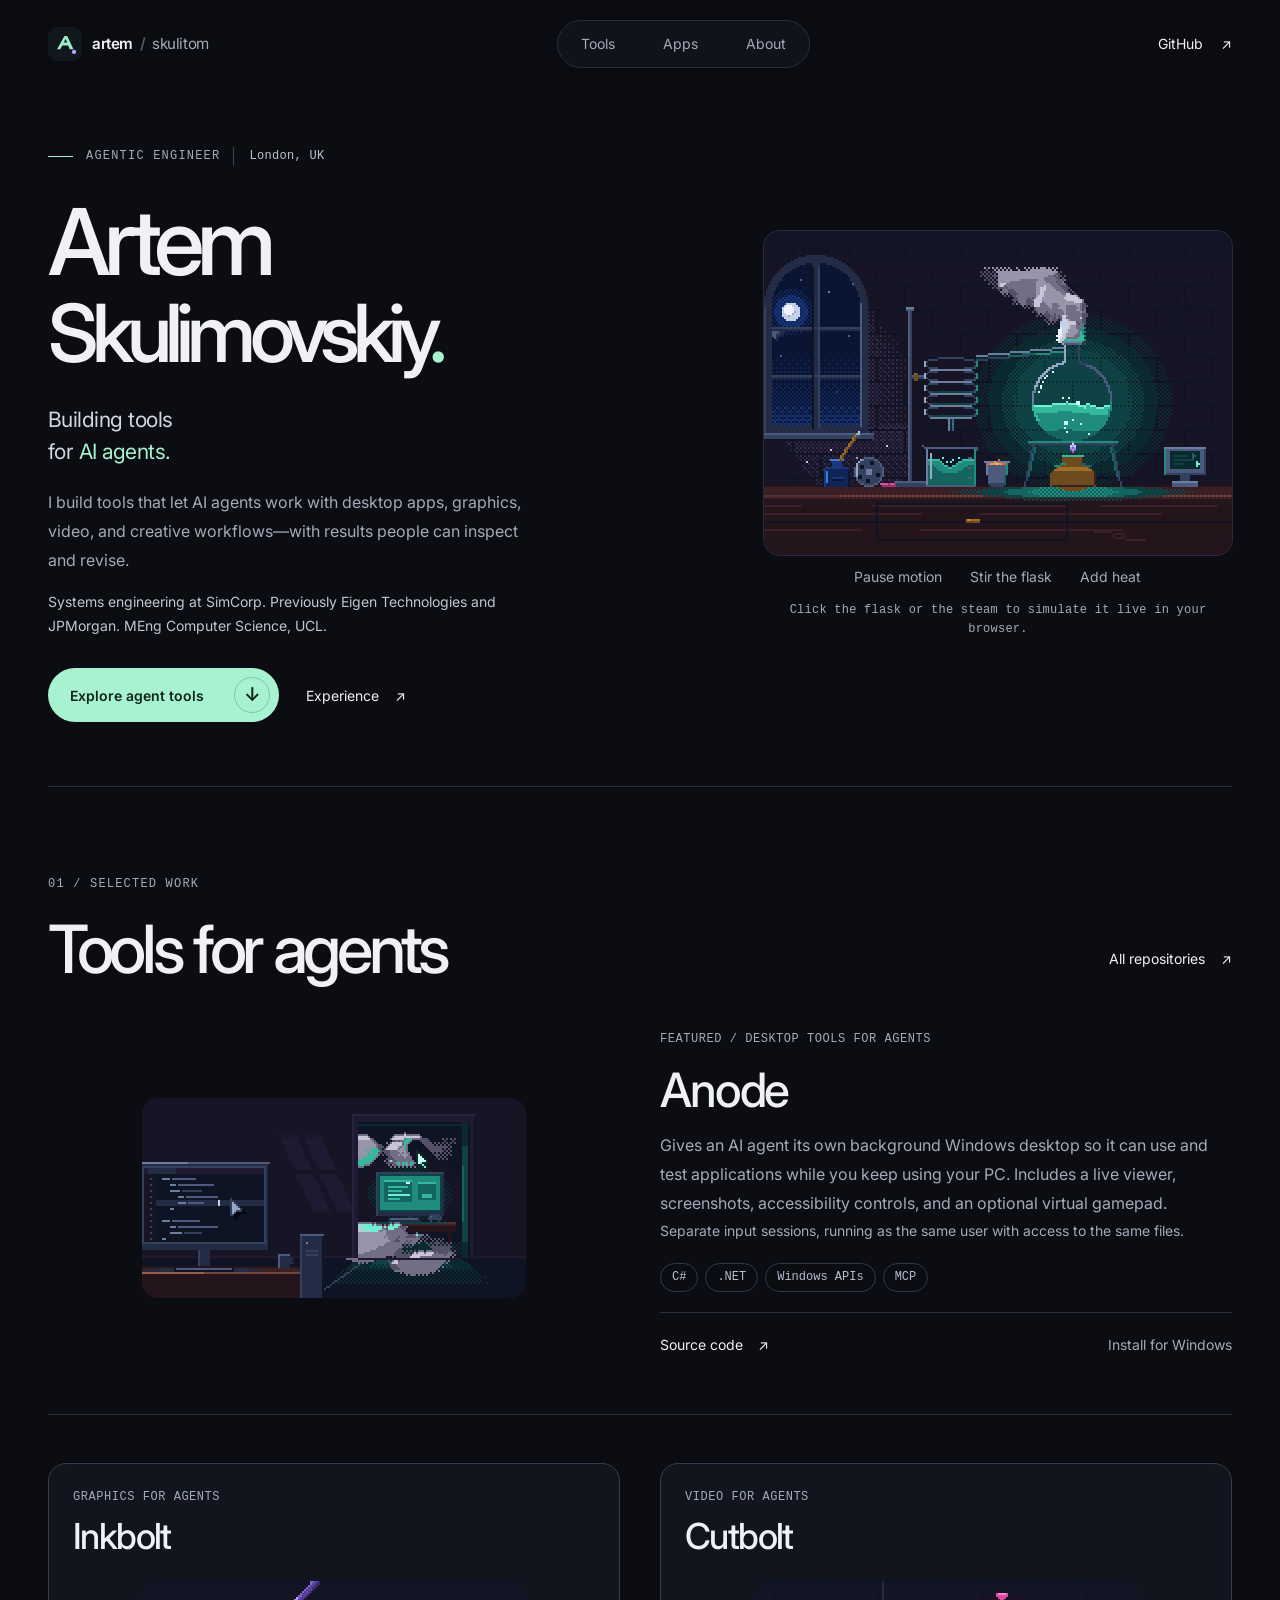
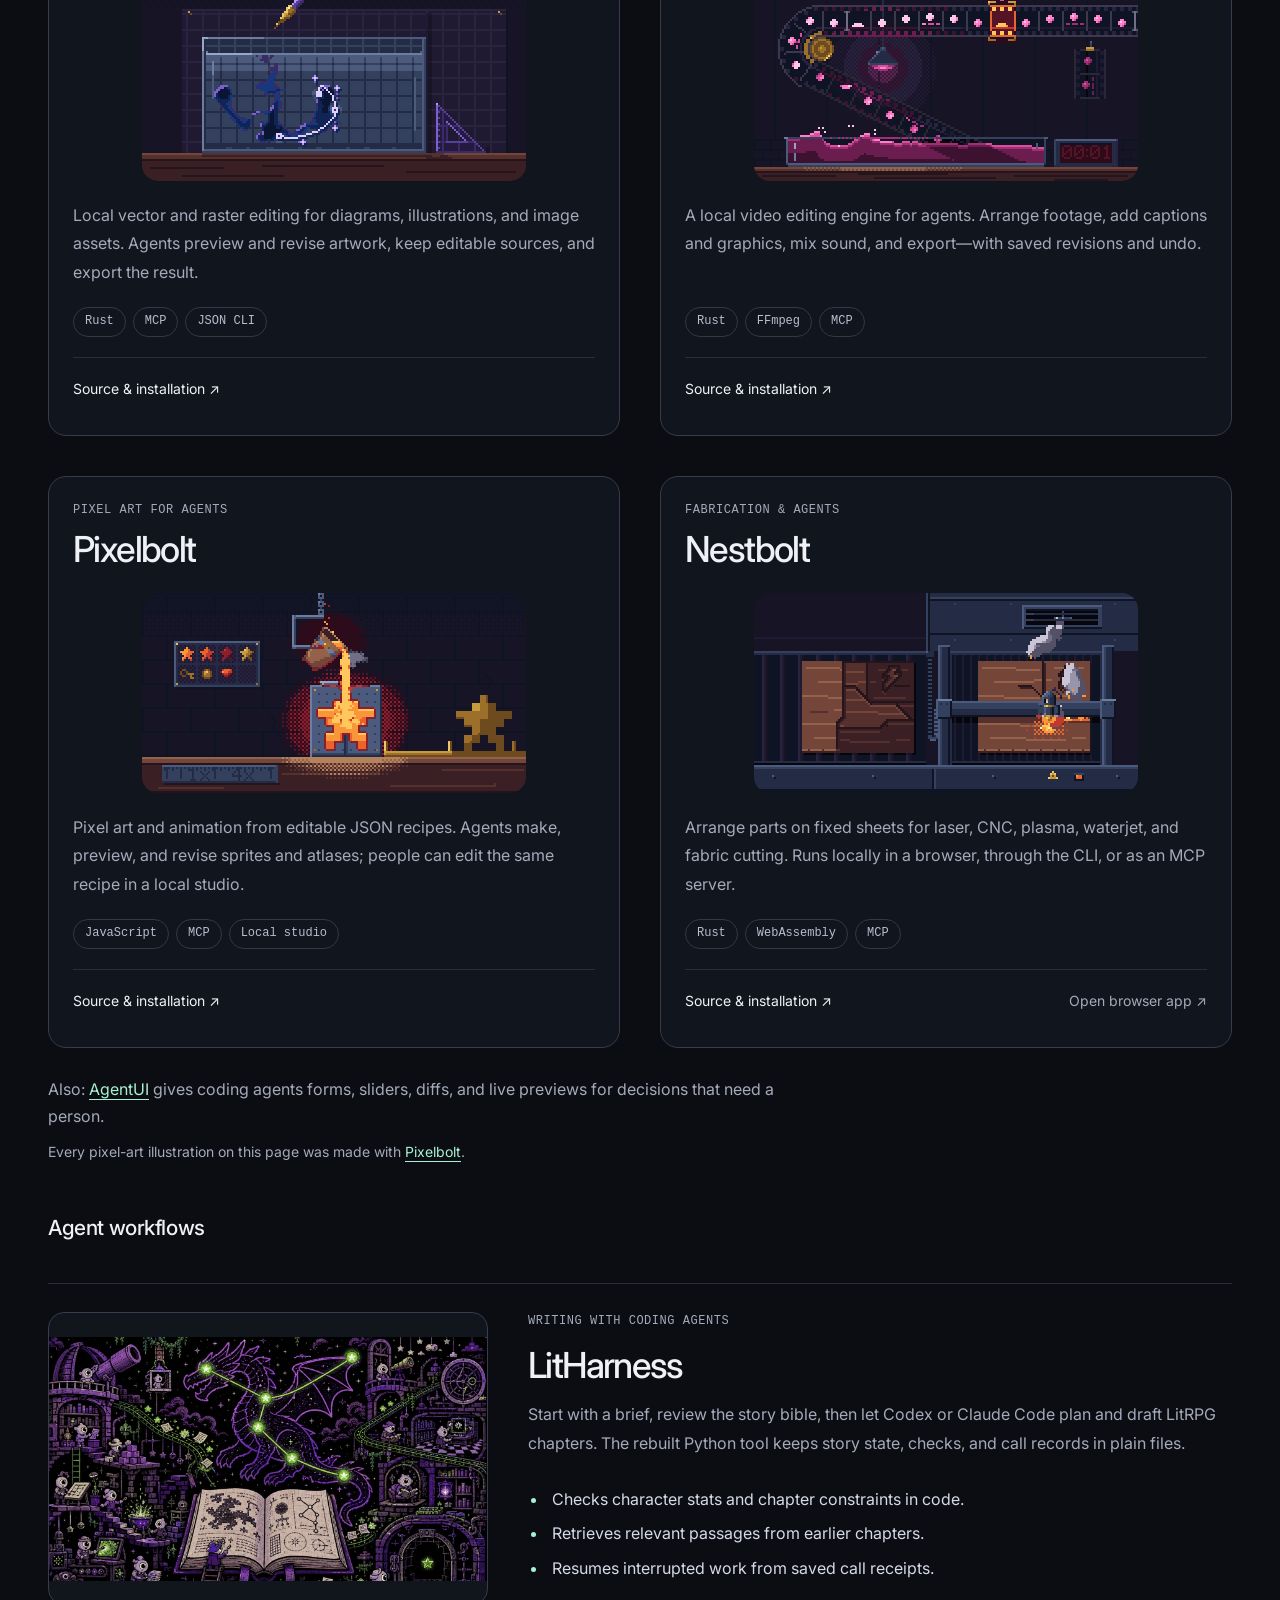
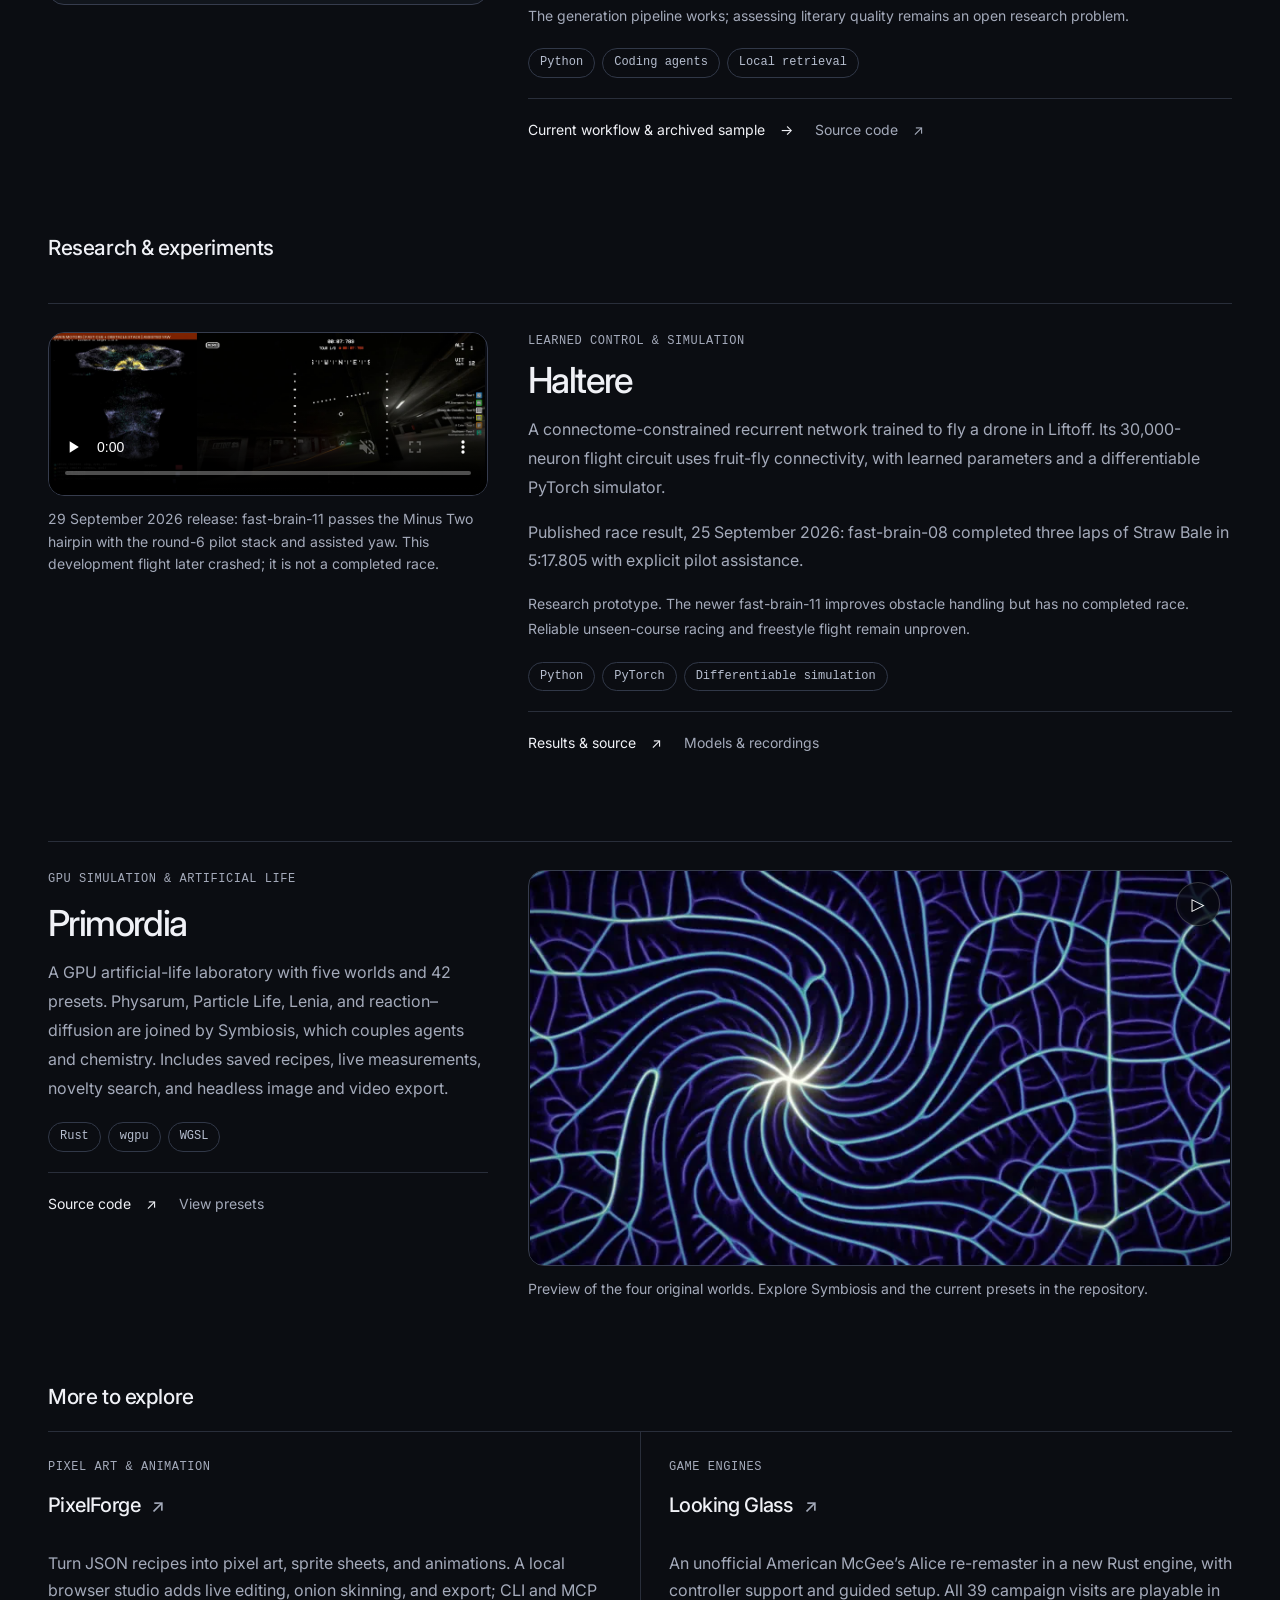
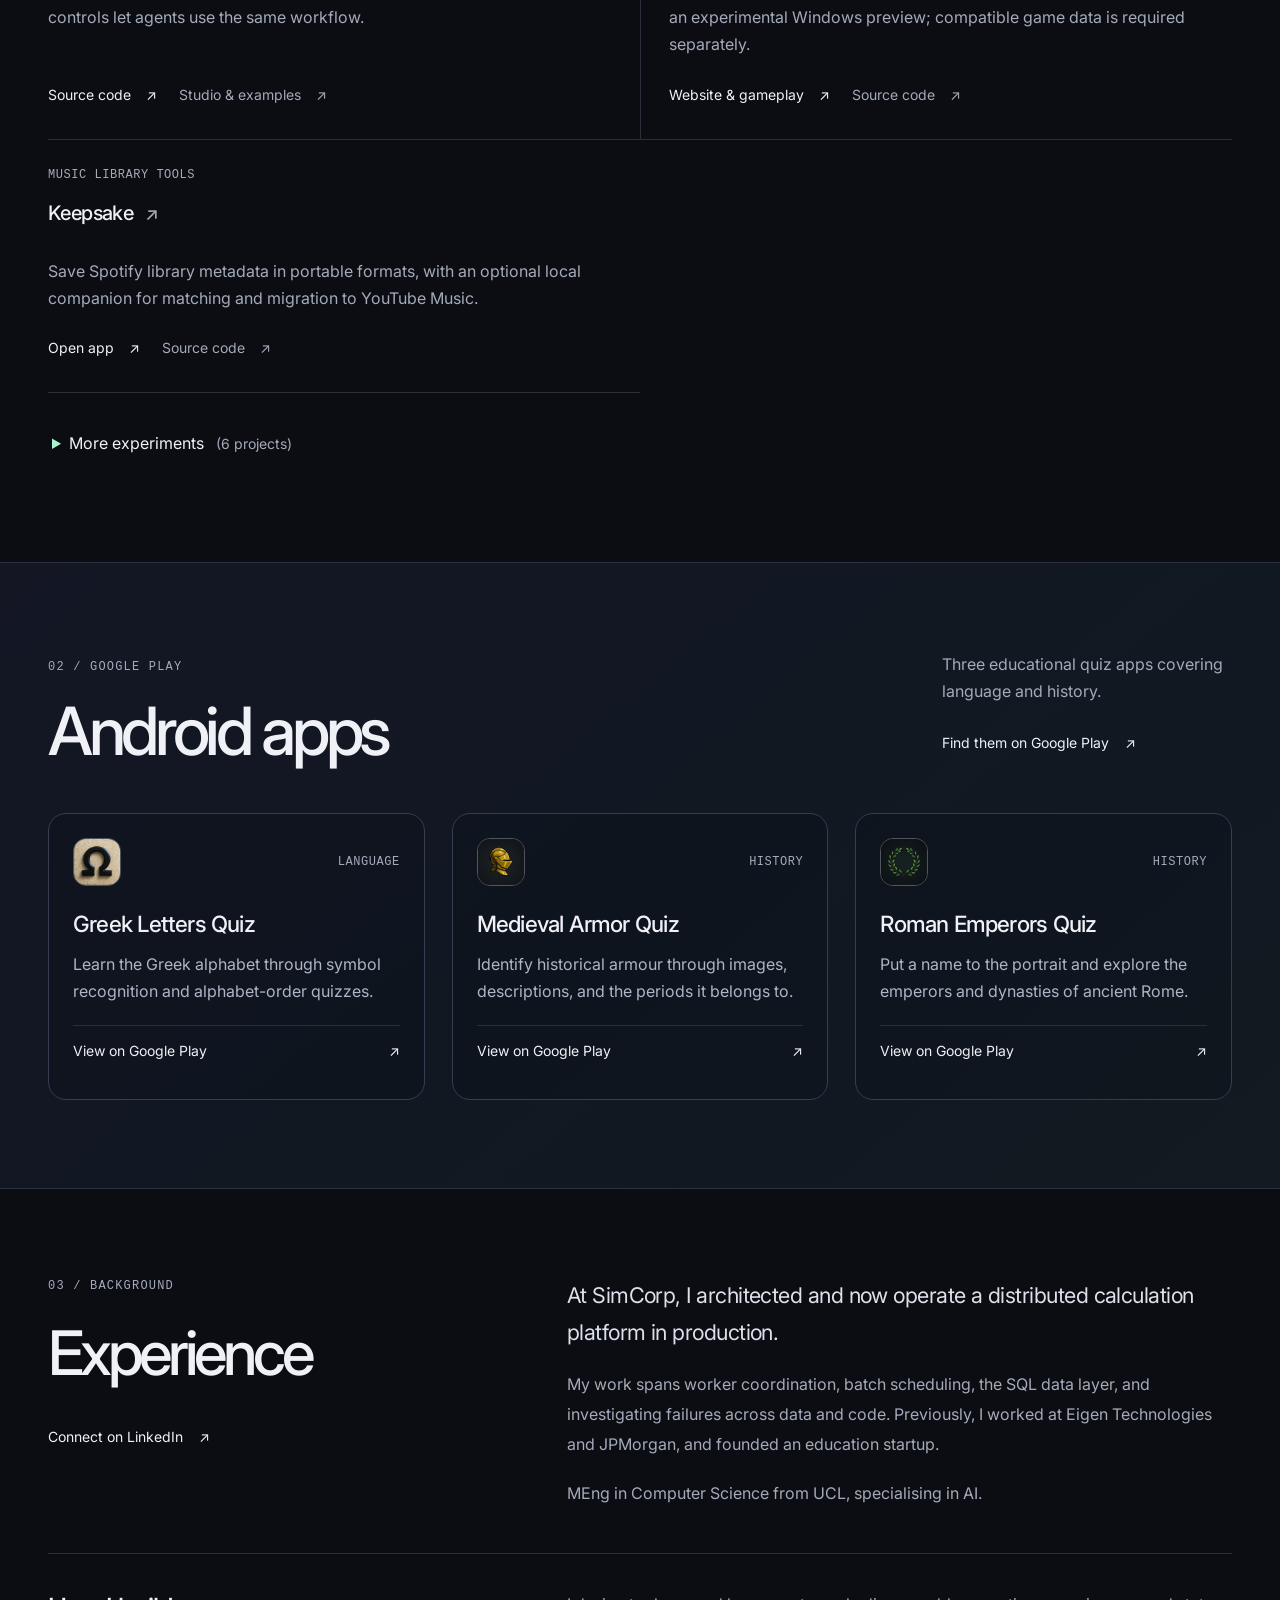
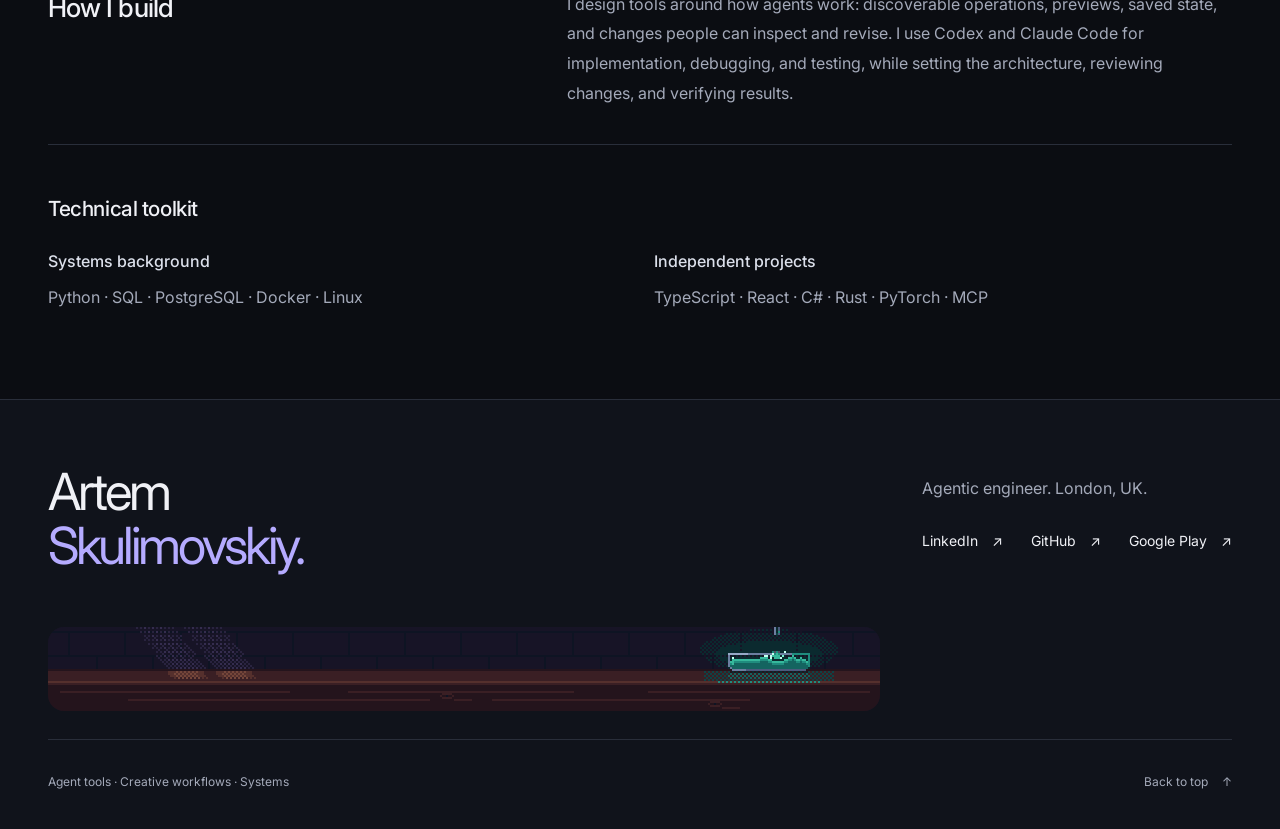
==== commit 885ef1b4: "Desktop hero crop, cards at full width, footer strip and a new share image Art director's round-2 no" ====
--- a/index.html
+++ b/index.html
@@ -13,17 +13,17 @@
 <meta content="https://skulitom.github.io/" property="og:url"/>
 <meta content="Artem Skulimovskiy" property="og:site_name"/>
 <meta content="en_GB" property="og:locale"/>
-<meta content="https://skulitom.github.io/assets/portfolio-social-20261017.png" property="og:image"/>
-<meta content="1200" property="og:image:width"/>
-<meta content="630" property="og:image:height"/>
-<meta content="Artem Skulimovskiy — Agentic engineer. Building tools for AI agents." property="og:image:alt"/>
+<meta content="https://skulitom.github.io/assets/portfolio-social-pixel-20261017.png" property="og:image"/>
+<meta content="1280" property="og:image:width"/>
+<meta content="640" property="og:image:height"/>
+<meta content="Artem Skulimovskiy — Agentic engineer. Building tools for agents, beside Pixelbolt pixel art of a moonlit workbench where a mint liquid boils in a flask." property="og:image:alt"/>
 <meta content="summary_large_image" name="twitter:card"/>
 <link href="https://skulitom.github.io/" rel="canonical"/>
 <link href="assets/favicon.svg" rel="icon" type="image/svg+xml"/>
 <link as="font" crossorigin="" href="assets/fonts/inter-latin-v2.woff2" rel="preload" type="font/woff2"/>
-<link href="styles.css?v=14" rel="stylesheet"/>
+<link href="styles.css?v=15" rel="stylesheet"/>
 <script>(function track(){var r=window.devicePixelRatio||1;document.documentElement.style.setProperty("--dpr",r);window.dispatchEvent(new Event("dprchange"));var q=window.matchMedia&&matchMedia("(resolution: "+r+"dppx)");if(q&&q.addEventListener)q.addEventListener("change",track,{once:true});})();</script>
-<script src="script.js?v=8" type="module"></script>
+<script src="script.js?v=9" type="module"></script>
 </head>
 <body>
 <a class="skip-link" href="#main">Skip to content</a>
@@ -47,7 +47,7 @@
 </div>
 <figure aria-label="Live Pixelbolt fluid simulation" class="pixel-hero" role="group">
 <div class="hero-stage">
-<img alt="Pixel art made with Pixelbolt: a mint liquid boils in a glass flask on a moonlit workbench, and its steam rolls up in shaded billows." class="hero-still" height="180" src="assets/pixel/hero/hero-still.png" width="156"/>
+<picture><source height="162" media="(min-width: 1200px), (min-width: 540px) and (max-width: 820px)" srcset="assets/pixel/hero/wide/still.png" width="234"/><img alt="Pixel art made with Pixelbolt: a mint liquid boils in a glass flask on a moonlit workbench, and its steam rolls up in shaded billows." class="hero-still" height="130" src="assets/pixel/hero/narrow/still.png" width="156"/></picture>
 </div>
 <div class="study-controls"><button class="motion-toggle" hidden="" type="button">Pause motion</button><button class="stir-flask" hidden="" type="button">Stir the flask</button><button class="add-heat" hidden="" type="button">Add heat</button></div>
 <figcaption class="hero-caption"><span class="hero-status">Pixel art made with <a href="https://github.com/skulitom/Pixelbolt">Pixelbolt</a>.</span></figcaption>
@@ -196,6 +196,6 @@
 </div>
 </section>
 </main>
-<footer class="site-footer"><div class="wrap"><div class="footer-top"><a class="footer-name" href="#top">Artem<br/><span>Skulimovskiy.</span></a><div><p>Agentic engineer. London, UK.</p><div class="footer-links"><a href="https://www.linkedin.com/in/artem-skulimovskiy-7bb028118/">LinkedIn <span aria-hidden="true">↗</span></a><a href="https://github.com/skulitom">GitHub <span aria-hidden="true">↗</span></a><a href="https://play.google.com/store/apps/developer?id=Skulitom">Google Play <span aria-hidden="true">↗</span></a></div></div></div><div class="footer-bottom"><span>Agent tools · Creative workflows · Systems</span><a href="#top">Back to top <span aria-hidden="true">↑</span></a></div></div></footer>
+<footer class="site-footer"><div class="wrap"><div class="footer-top"><a class="footer-name" href="#top">Artem<br/><span>Skulimovskiy.</span></a><div><p>Agentic engineer. London, UK.</p><div class="footer-links"><a href="https://www.linkedin.com/in/artem-skulimovskiy-7bb028118/">LinkedIn <span aria-hidden="true">↗</span></a><a href="https://github.com/skulitom">GitHub <span aria-hidden="true">↗</span></a><a href="https://play.google.com/store/apps/developer?id=Skulitom">Google Play <span aria-hidden="true">↗</span></a></div></div></div><div aria-hidden="true" class="footer-art"><img alt="" decoding="async" height="42" loading="lazy" src="assets/pixel/footer/still.png" width="416"/></div><div class="footer-bottom"><span>Agent tools · Creative workflows · Systems</span><a href="#top">Back to top <span aria-hidden="true">↑</span></a></div></div></footer>
 </body>
 </html>
--- a/styles.css
+++ b/styles.css
@@ -101,14 +101,19 @@
    device pixels per art pixel that fits the column and the cap (exactly 3x and 2x at 100% scaling). */
 .hero { container-type: inline-size; --hero-column: calc((100cqi - 24px) / 2.27); --hero-cap: 500px; }
 .pixel-hero { --hero-width: 468px; position: relative; display: flex; flex-direction: column; align-items: center; justify-self: end; min-width: 0; margin: 0; }
-.hero-stage { position: relative; width: var(--hero-width); max-width: 100%; aspect-ratio: 156 / 180; overflow: hidden; border-radius: 5.128% / 4.444%; background: #171426; box-shadow: 0 0 0 1px #2c2a40; }
+.hero-stage { --art-width: 156px; position: relative; width: var(--hero-width); max-width: 100%; aspect-ratio: 156 / 130; overflow: hidden; border-radius: 5.128% / 6.154%; background: #171426; box-shadow: 0 0 0 1px #2c2a40; }
+/* The wide crop (234 x 162: the window to the monitor) wherever its column has room for 2x; keep this query in step
+   with the <picture> source in index.html and WIDE in assets/pixel/art.js. */
+@media (min-width: 1200px), (min-width: 540px) and (max-width: 820px) {
+  .hero-stage { --art-width: 234px; --hero-width: 468px; --hero-cap: 500px; aspect-ratio: 234 / 162; border-radius: 3.419% / 4.938%; }
+}
 @supports (width: round(down, 100px, 7px)) {
-  .hero-stage { width: max(calc(156px / var(--dpr)), round(down, min(var(--hero-column), var(--hero-cap)), calc(156px / var(--dpr)))); }
-}
-.hero-stage > img, .hero-stage > canvas { position: absolute; inset: 0; width: 100%; height: 100%; image-rendering: pixelated; }
+  .hero-stage { width: max(calc(var(--art-width) / var(--dpr)), round(down, min(var(--hero-column), var(--hero-cap)), calc(var(--art-width) / var(--dpr)))); }
+}
+.hero-stage picture, .hero-stage img, .hero-stage > canvas { position: absolute; inset: 0; width: 100%; height: 100%; image-rendering: pixelated; }
 .hero-stage > canvas { opacity: 0; }
 .hero-stage.is-ready > canvas { opacity: 1; }
-.hero-stage.is-ready > img { opacity: 0; }
+.hero-stage.is-ready picture { opacity: 0; }
 .hero-stage.is-target { cursor: pointer; }
 .hero-stage[aria-busy='true'] { cursor: progress; }
 .hero-caption { width: 0; min-width: 100%; margin-top: 2px; color: var(--muted); font: .75rem/1.6 var(--mono); letter-spacing: .02em; text-align: center; }
@@ -231,6 +236,13 @@
 .footer-links { display: flex; gap: 28px; margin-top: 17px; color: var(--text); font-size: .875rem; }
 .footer-links a, .footer-bottom a { display: inline-flex; gap: 14px; align-items: center; min-height: 44px; }
 .footer-links a:hover, .footer-bottom a:hover { color: var(--mint); }
+.footer-art { position: relative; width: min(100%, 832px); height: 84px; margin-bottom: 28px; overflow: hidden; border-radius: 16px; background: #171426; }
+@supports (width: round(down, 100px, 7px)) {
+  .footer-art { --footer-scale: round(nearest, 2 * var(--dpr), 1); width: min(100%, calc(416px * var(--footer-scale) / var(--dpr))); height: calc(42px * var(--footer-scale) / var(--dpr)); border-radius: calc(8px * var(--footer-scale) / var(--dpr)); }
+}
+.footer-art img { display: block; width: 100%; height: 100%; object-fit: cover; object-position: right; image-rendering: pixelated; }
+.footer-art canvas { position: absolute; top: 0; right: 0; height: 100%; image-rendering: pixelated; }
+.footer-art.is-ready img { opacity: 0; }
 .footer-bottom { display: flex; justify-content: space-between; align-items: center; gap: 20px; border-top: 1px solid var(--line); padding-top: 20px; color: var(--muted); font-size: .75rem; }
 
 /* Progressive motion: the content is visible even if JavaScript never runs. */
@@ -472,19 +484,19 @@
   .chapter-prose { font-size: 1.125rem; line-height: 1.85; }
 }
 
-/* Pixelbolt tool cards: each piece (192 x 100 art pixels) sits centred on a dark mat at a whole-number scale. */
-.project-image.pixel-art { --pixel-pad: 8px; display: grid; place-items: center; background: radial-gradient(ellipse at 50% 45%, #1c1a2e, #0d1018 75%); }
-.project-card > .project-image.pixel-art, .featured-project .project-image.pixel-art { aspect-ratio: 1.75; }
-/* An explicit width, not stretch plus margins: WebKit sizes a stretched flex item's aspect ratio before its margins. */
-.project-card > .project-image.pixel-art { align-self: center; width: calc(100% - var(--card-padding) * 2); margin-inline: 0; }
-.project-image.pixel-art > img, .project-image.pixel-art > canvas { width: min(100%, 192px); height: auto; aspect-ratio: 192 / 100; border-radius: 4.1667% / 8%; image-rendering: pixelated; transform: none !important; transition: none; }
-/* The still steps by whole device pixels per art pixel, the same size the canvas takes over at. */
+/* Pixelbolt tool cards: the frame hugs the piece (192 x 100 art pixels) at the largest whole number of device pixels
+   per art pixel that fits the card, with only a small gap at the sides (3x at 1440 px wide, otherwise usually 2x). */
+.project-image.pixel-art { --pixel-gap: 8px; width: calc(100% - var(--pixel-gap) * 2); aspect-ratio: 192 / 100; margin-inline: auto; border: 0; border-radius: 4.1667% / 8%; background: #171426; }
 @supports (width: round(down, 100px, 7px)) {
-  .project-image.pixel-art > img { width: max(calc(192px / var(--dpr)), round(down, 100% - var(--pixel-pad) * 2, calc(192px / var(--dpr)))); }
-}
-.project-image.pixel-art > canvas { position: absolute; inset: 0; margin: auto; }
+  .project-image.pixel-art { width: max(calc(192px / var(--dpr)), round(down, 100% - var(--pixel-gap) * 2, calc(192px / var(--dpr)))); }
+}
+/* An explicit width centred by align-self, not stretch plus margins: WebKit sizes a stretched flex item's aspect
+   ratio before its margins. */
+.project-card > .project-image.pixel-art, .featured-project .project-image.pixel-art { aspect-ratio: 192 / 100; align-self: center; justify-self: center; margin-inline: 0; }
+.project-image.pixel-art > img, .project-image.pixel-art > canvas { position: absolute; inset: 0; width: 100%; height: 100%; image-rendering: pixelated; transform: none !important; transition: none; }
 .project-image.pixel-art.is-ready > img { opacity: 0; }
 .project-image.pixel-art::after { display: none; }
+.project-image.pixel-art:focus-visible { outline-offset: 4px; }
 .pixel-credit { margin-top: 10px; max-width: 75ch; color: var(--muted); font-size: .875rem; }
 .pixel-credit a { color: var(--mint); text-decoration: underline; text-underline-offset: 4px; }
 
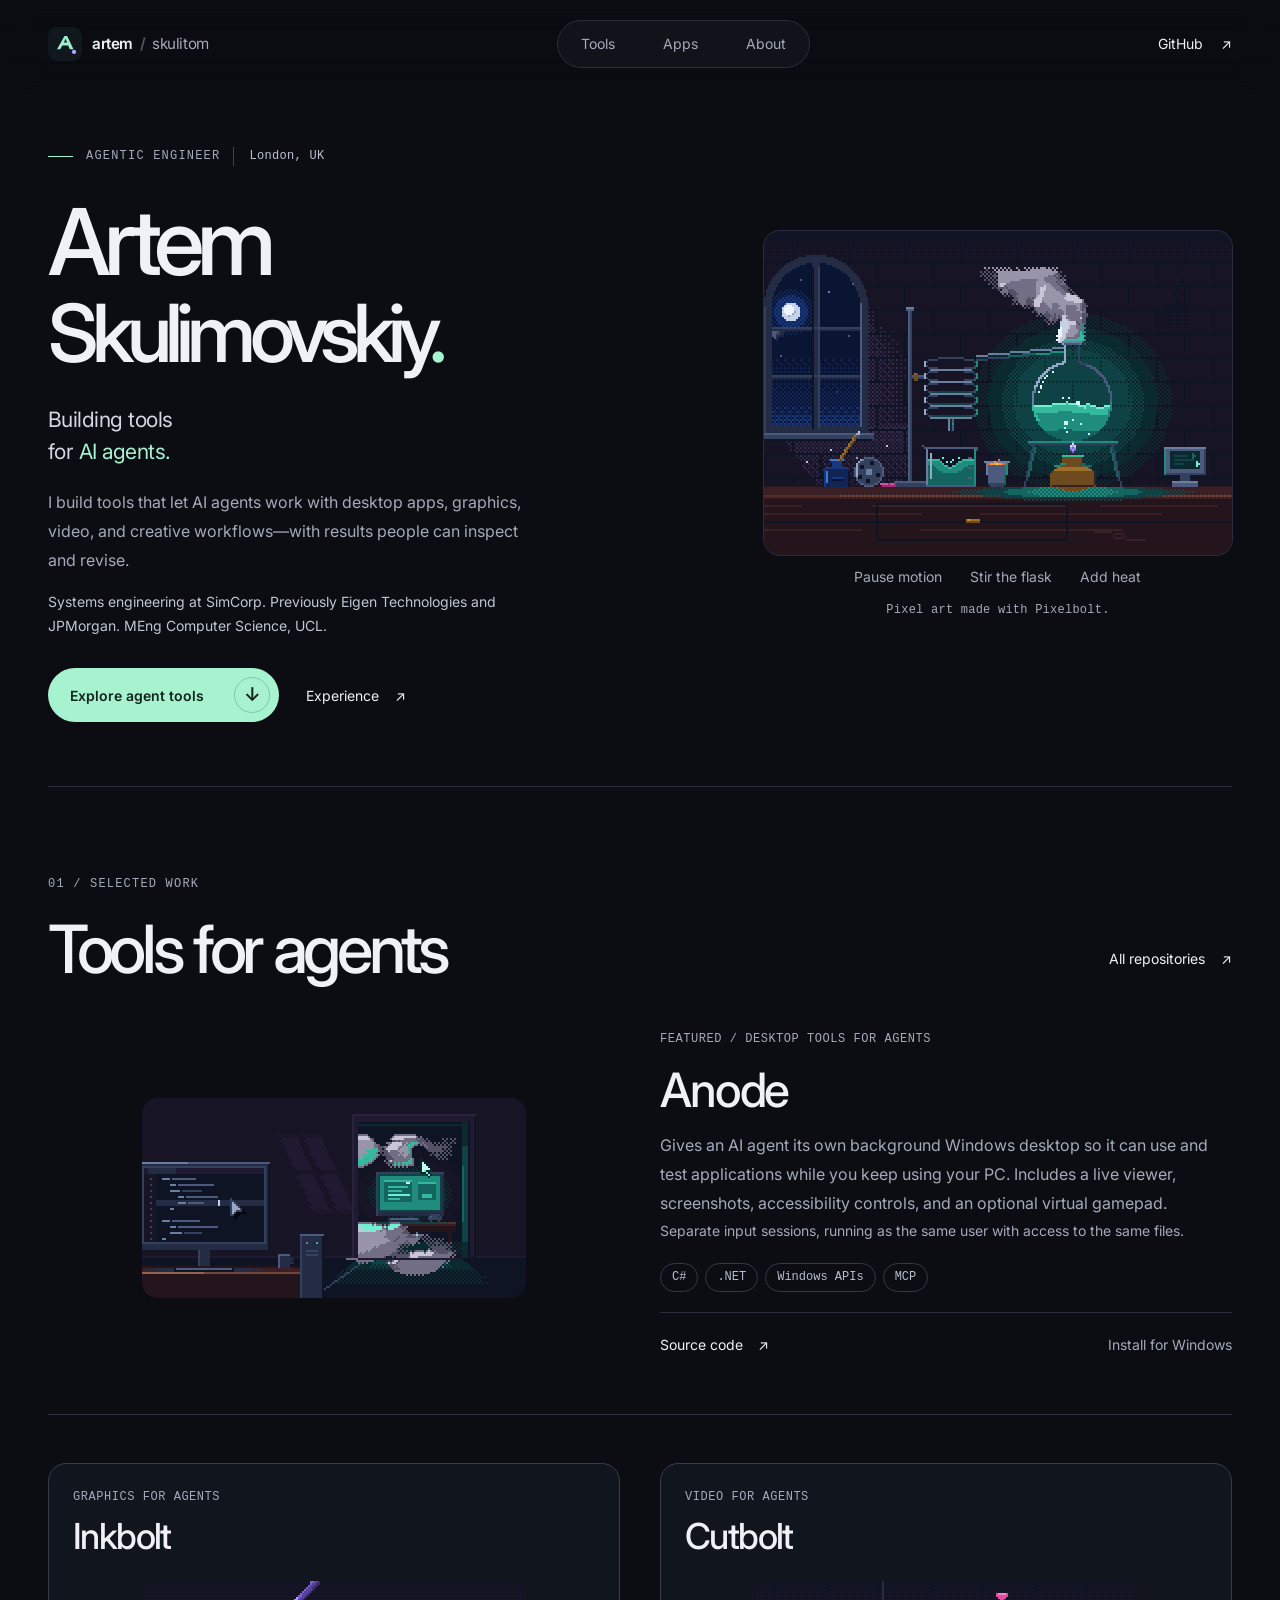
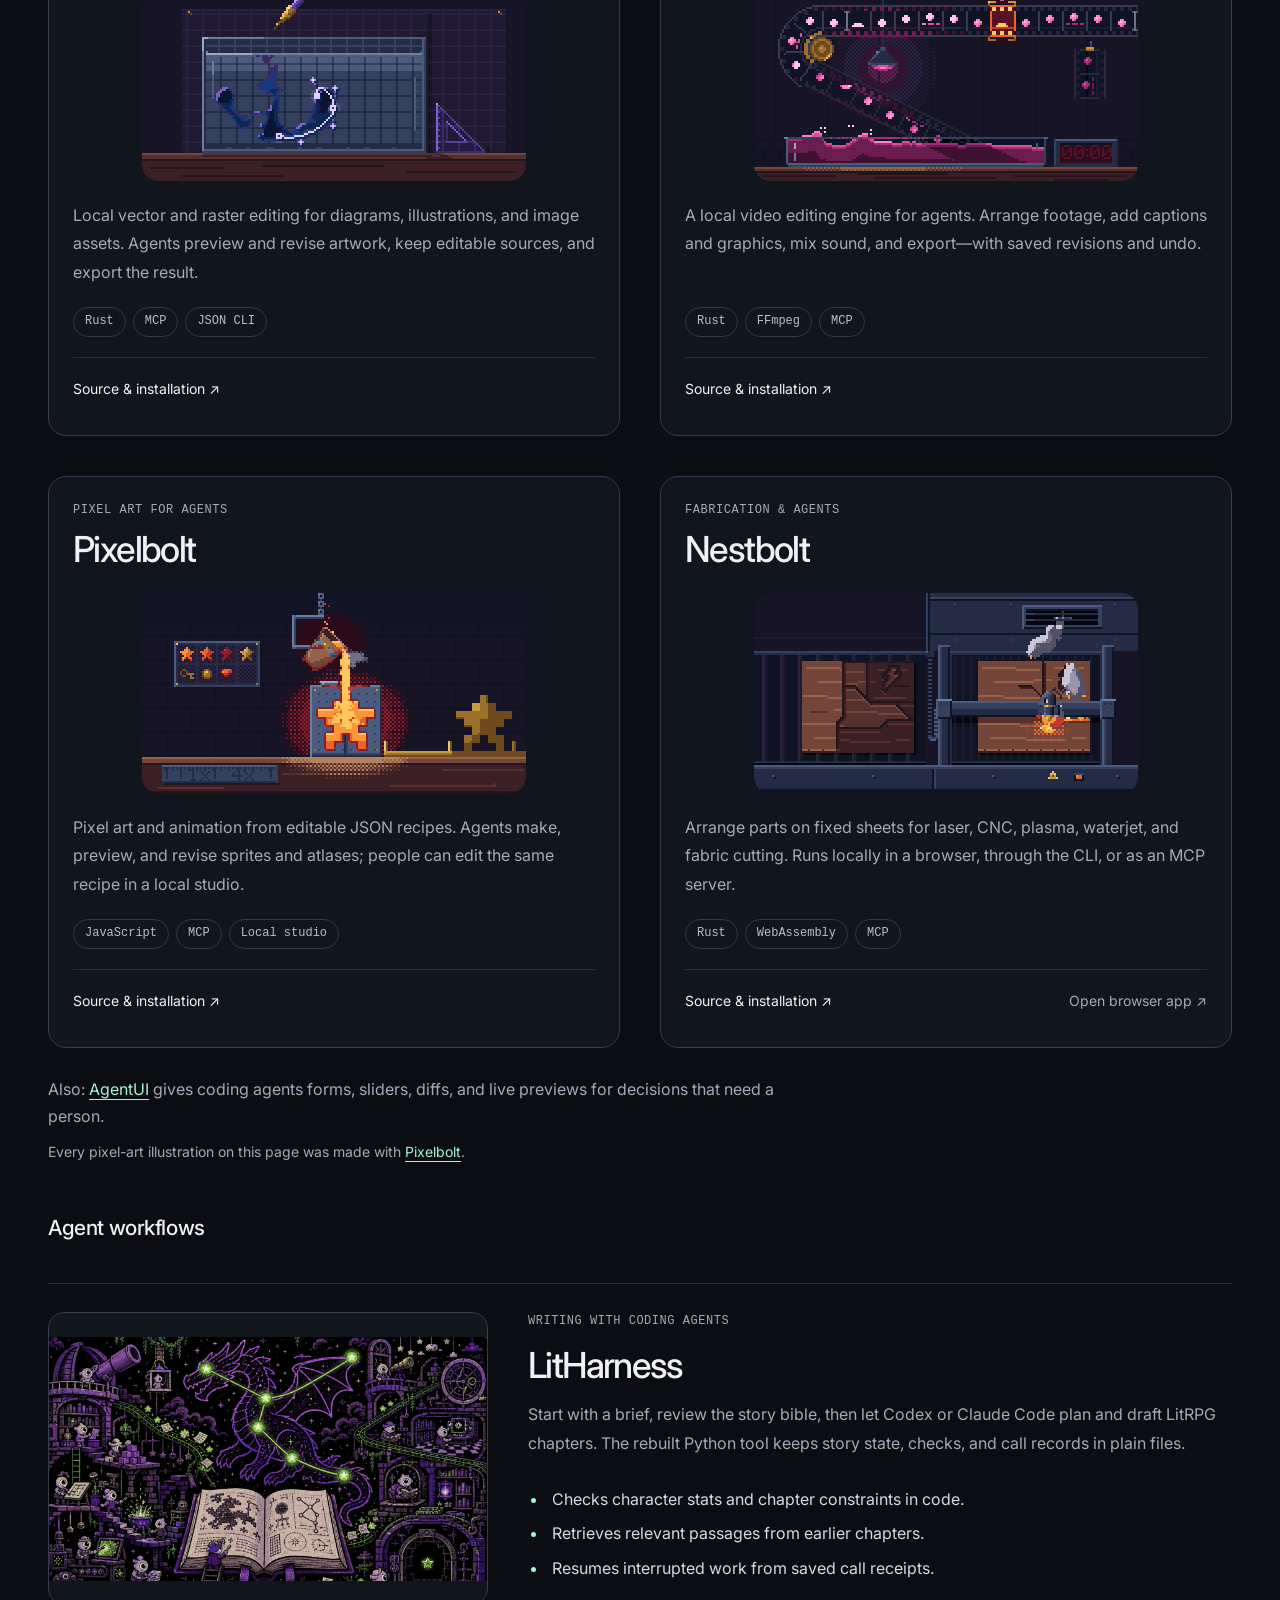
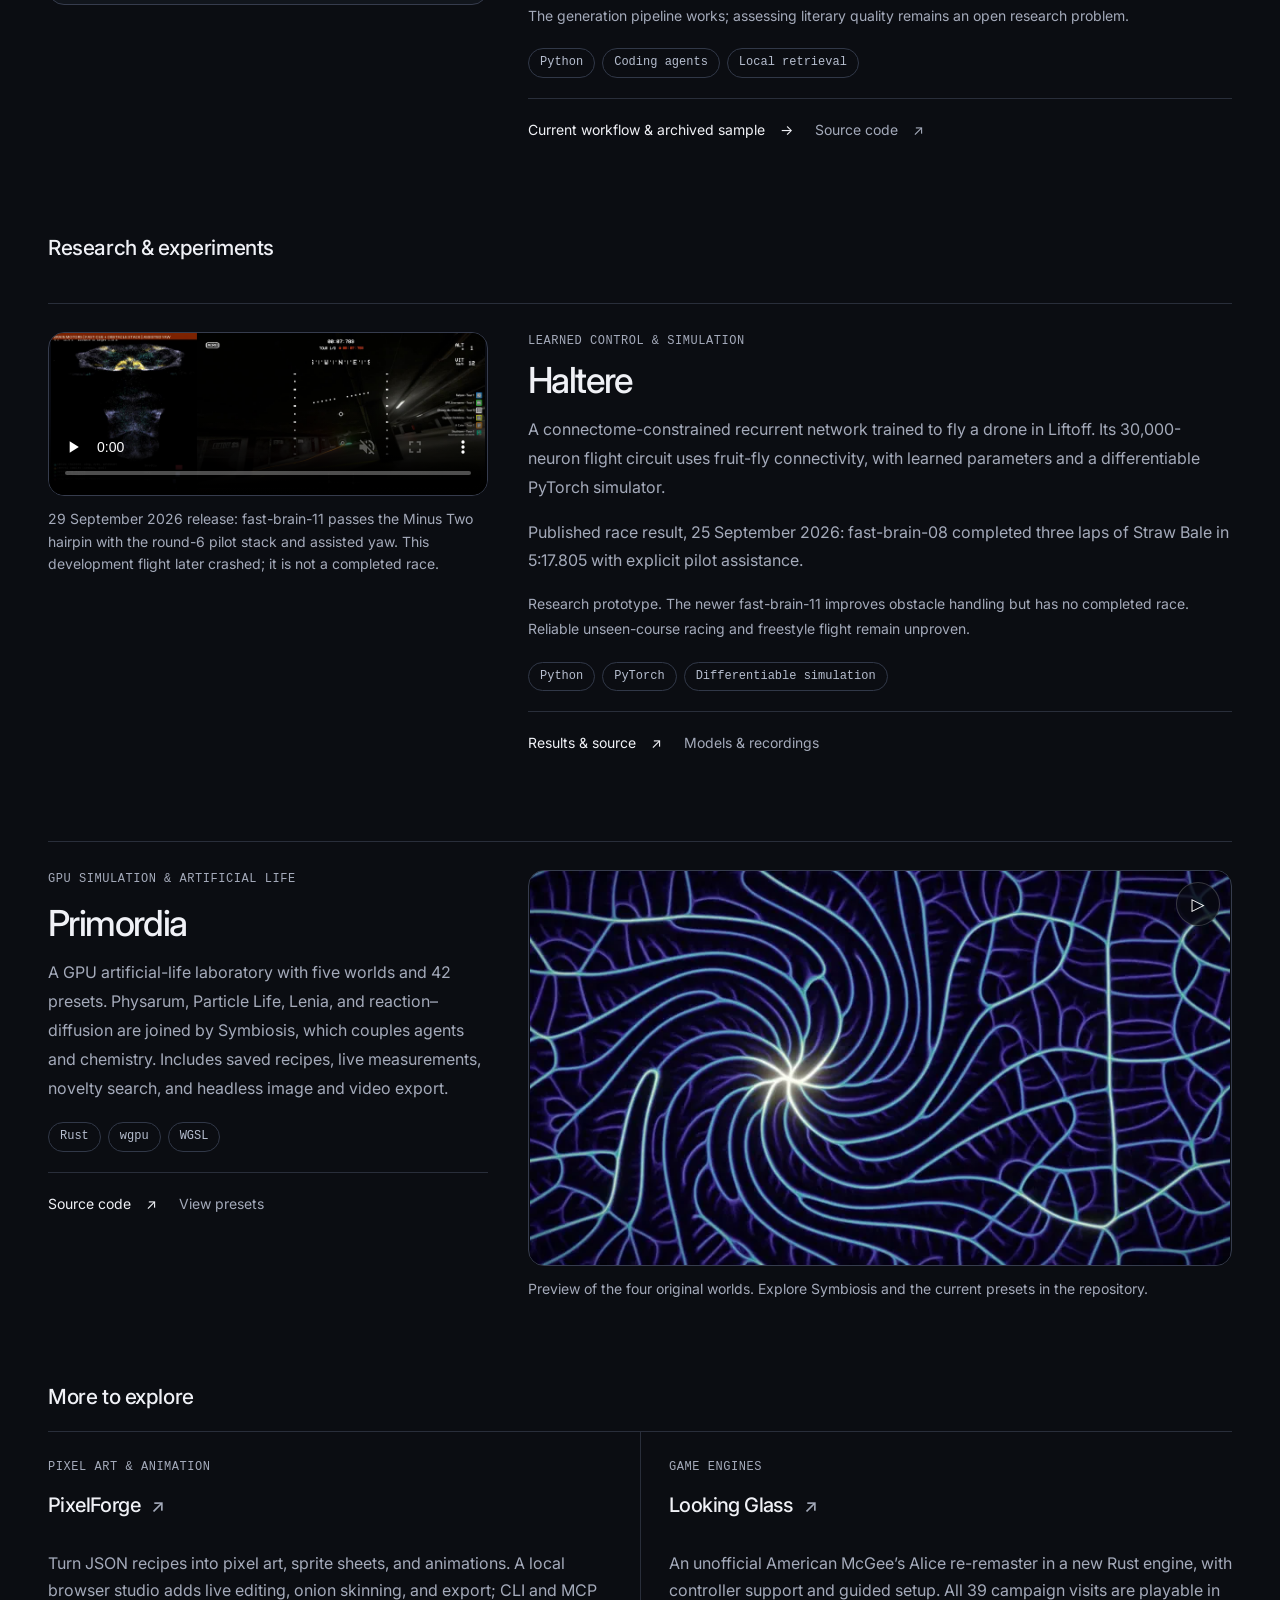
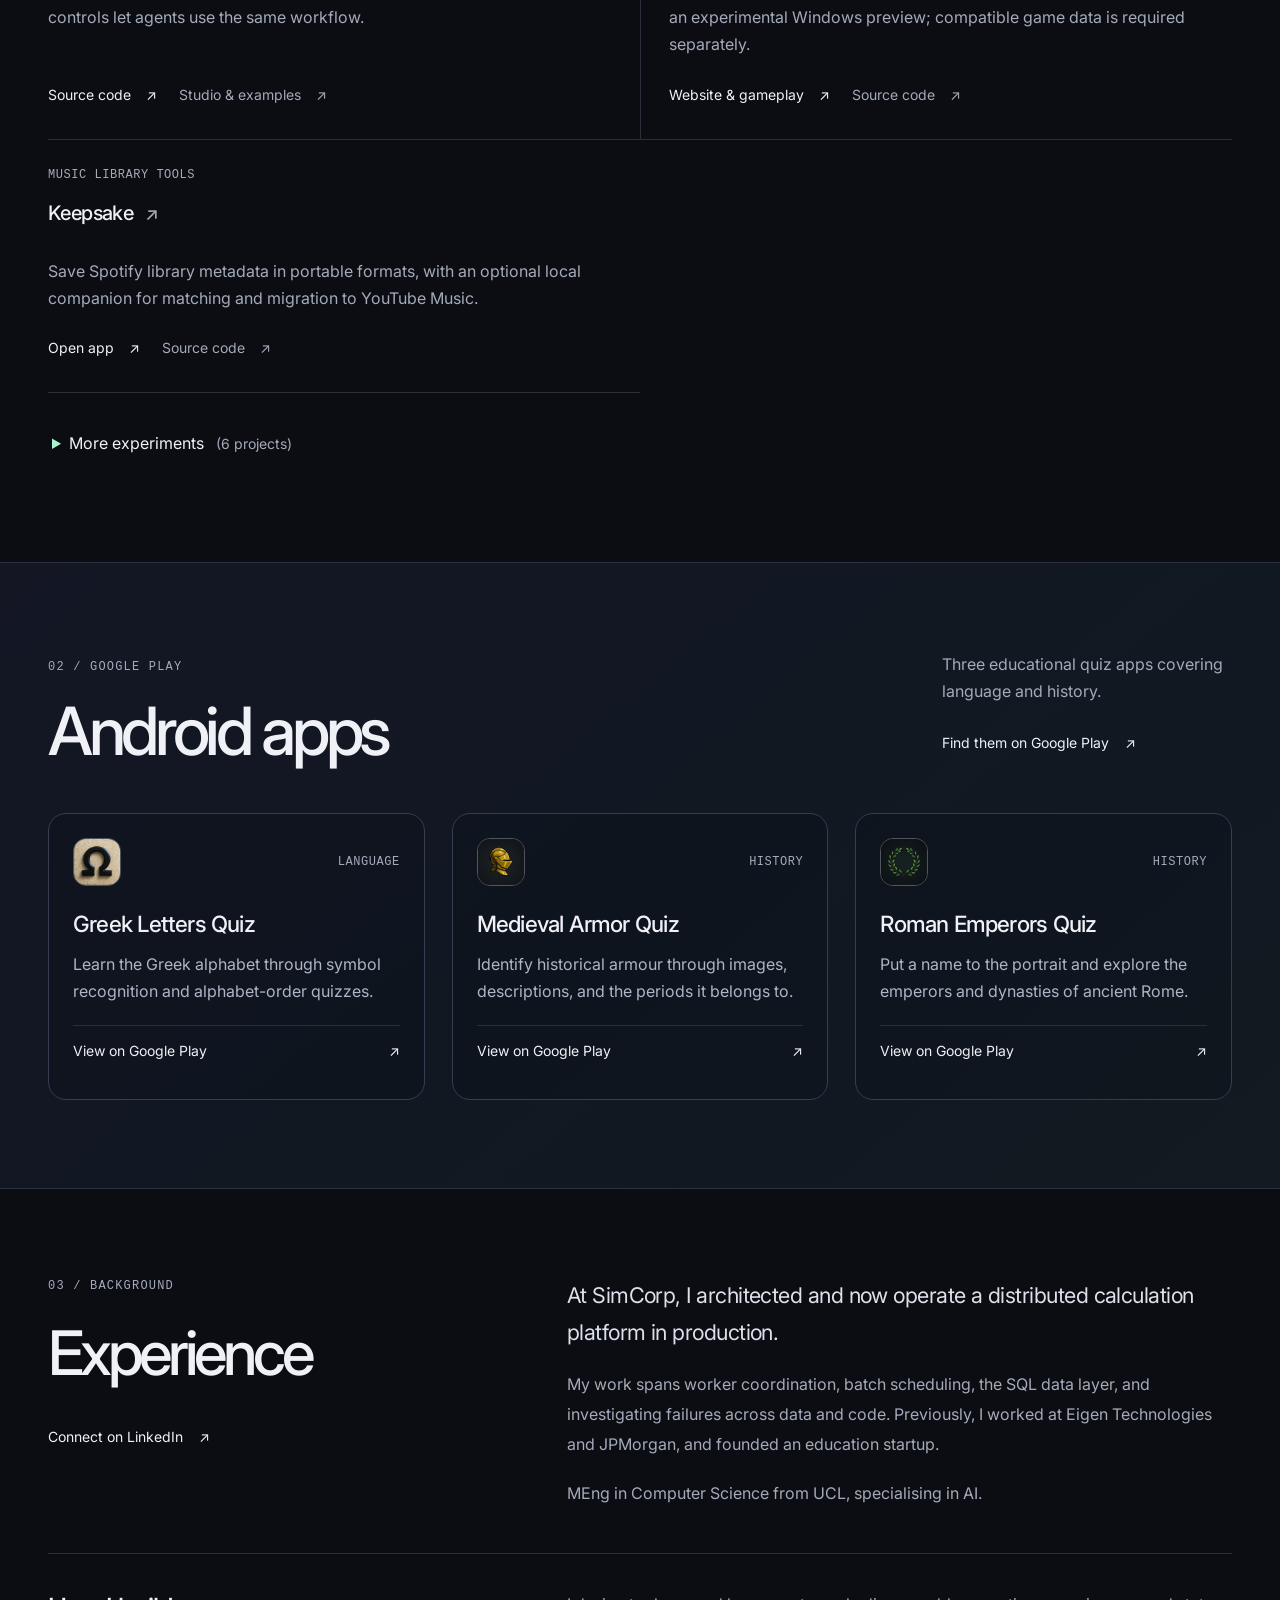
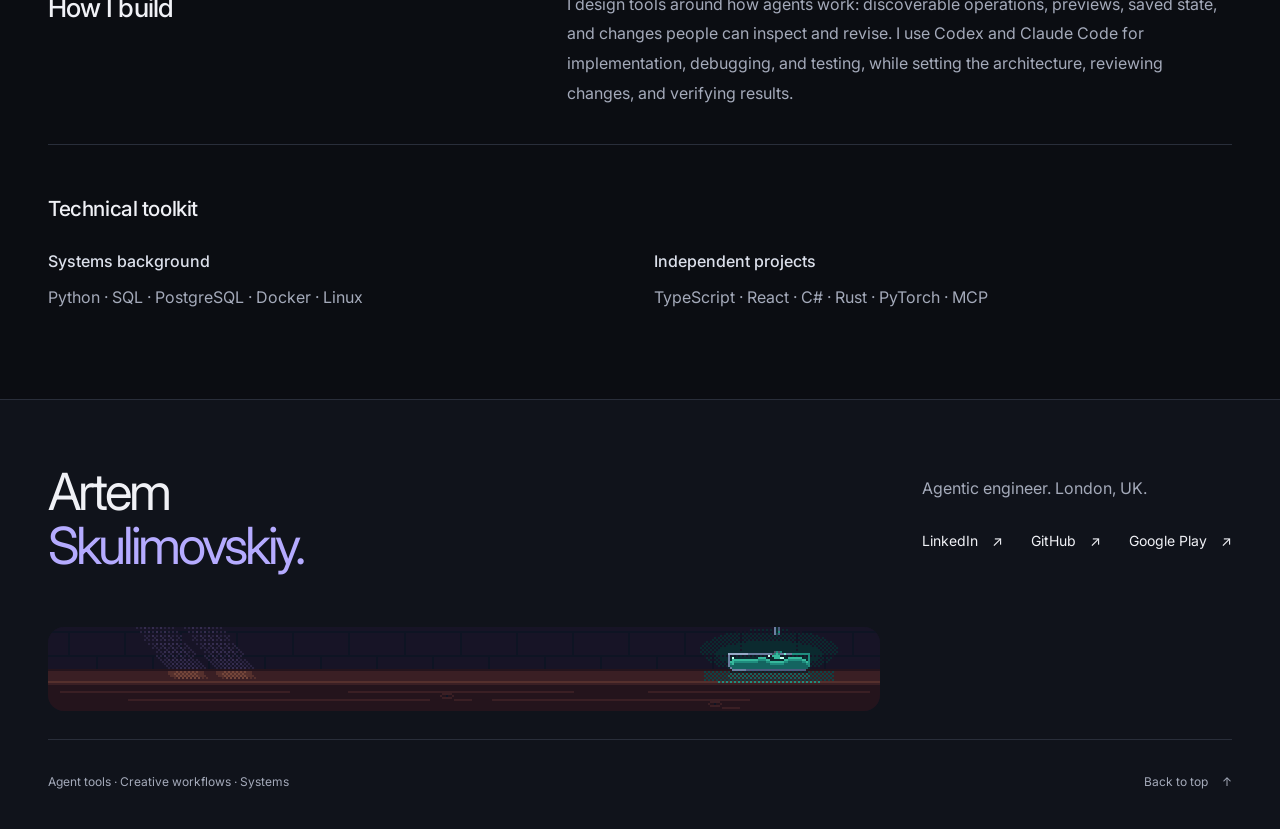
==== commit 14c2d6cc: "Run the hero's steam and flask live: hover, click, drag and real buttons The hero no longer re-compi" ====
--- a/index.html
+++ b/index.html
@@ -21,9 +21,9 @@
 <link href="https://skulitom.github.io/" rel="canonical"/>
 <link href="assets/favicon.svg" rel="icon" type="image/svg+xml"/>
 <link as="font" crossorigin="" href="assets/fonts/inter-latin-v2.woff2" rel="preload" type="font/woff2"/>
-<link href="styles.css?v=15" rel="stylesheet"/>
+<link href="styles.css?v=16" rel="stylesheet"/>
 <script>(function track(){var r=window.devicePixelRatio||1;document.documentElement.style.setProperty("--dpr",r);window.dispatchEvent(new Event("dprchange"));var q=window.matchMedia&&matchMedia("(resolution: "+r+"dppx)");if(q&&q.addEventListener)q.addEventListener("change",track,{once:true});})();</script>
-<script src="script.js?v=9" type="module"></script>
+<script src="script.js?v=10" type="module"></script>
 </head>
 <body>
 <a class="skip-link" href="#main">Skip to content</a>
--- a/styles.css
+++ b/styles.css
@@ -94,7 +94,6 @@
 .study-controls { display: flex; justify-content: center; flex-wrap: wrap; align-items: center; gap: 0 20px; }
 .stir-flask, .add-heat, .motion-toggle { display: inline-flex; align-items: center; gap: 8px; min-height: 44px; padding: 0 4px; border: 0; background: transparent; font-size: .875rem; color: var(--muted); }
 .stir-flask:hover, .add-heat:hover, .motion-toggle:hover { color: var(--mint); }
-.stir-flask[aria-disabled='true'], .add-heat[aria-disabled='true'] { color: #6b7182; cursor: progress; }
 
 /* The live Pixelbolt hero: the phone composition (156 x 180 art pixels) at 3x, or 2x on narrower layouts, drawn
    nearest-neighbour. The still is the same frame the animation starts on. Its width is the largest whole number of
@@ -115,8 +114,9 @@
 .hero-stage.is-ready > canvas { opacity: 1; }
 .hero-stage.is-ready picture { opacity: 0; }
 .hero-stage.is-target { cursor: pointer; }
-.hero-stage[aria-busy='true'] { cursor: progress; }
-.hero-caption { width: 0; min-width: 100%; margin-top: 2px; color: var(--muted); font: .75rem/1.6 var(--mono); letter-spacing: .02em; text-align: center; }
+.hero-stage.is-live.is-target { cursor: grab; }
+.hero-stage.is-live.is-dragging { cursor: grabbing; }
+.hero-caption { width: 0; min-width: 100%; min-height: 3.2em; margin-top: 2px; color: var(--muted); font: .75rem/1.6 var(--mono); letter-spacing: .02em; text-align: center; }
 .hero-caption a { color: var(--mint); text-decoration: underline; text-underline-offset: 3px; }
 
 /* Recorded work leads; supporting projects share columns and baselines. */
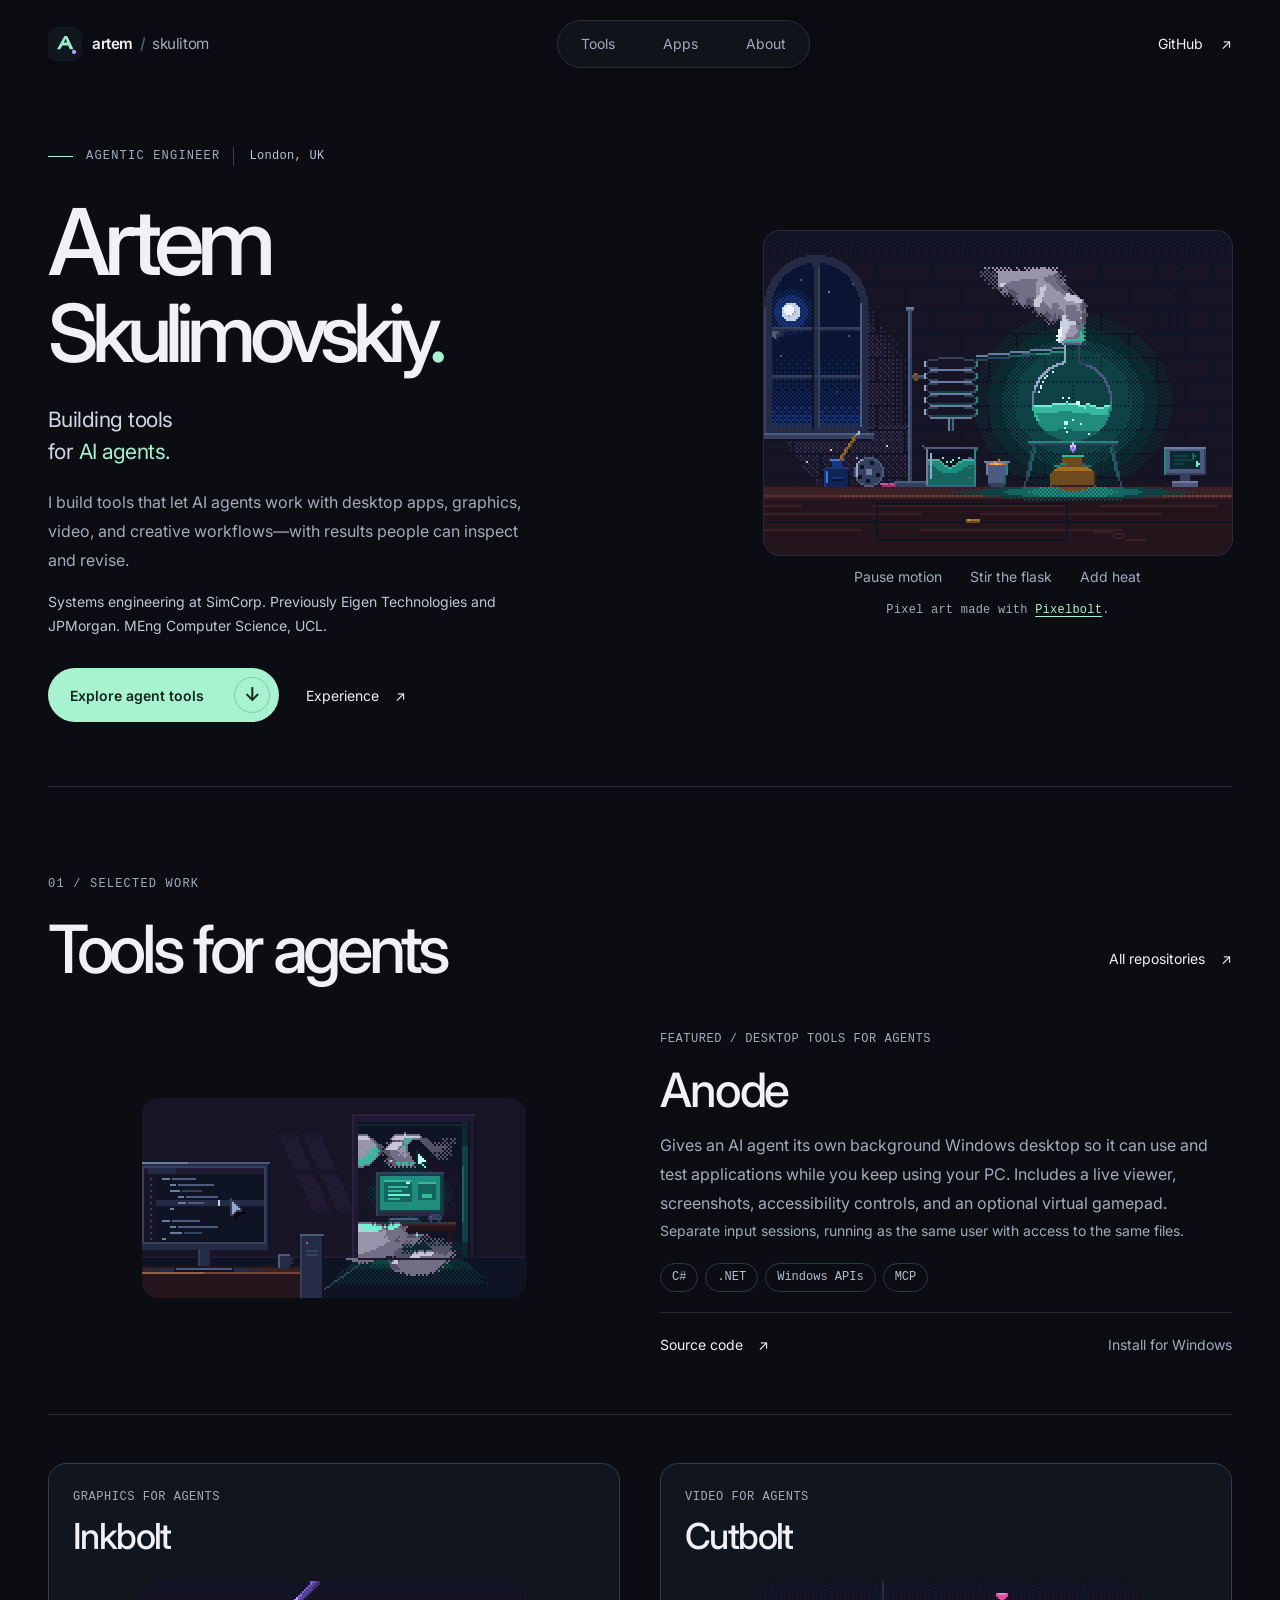
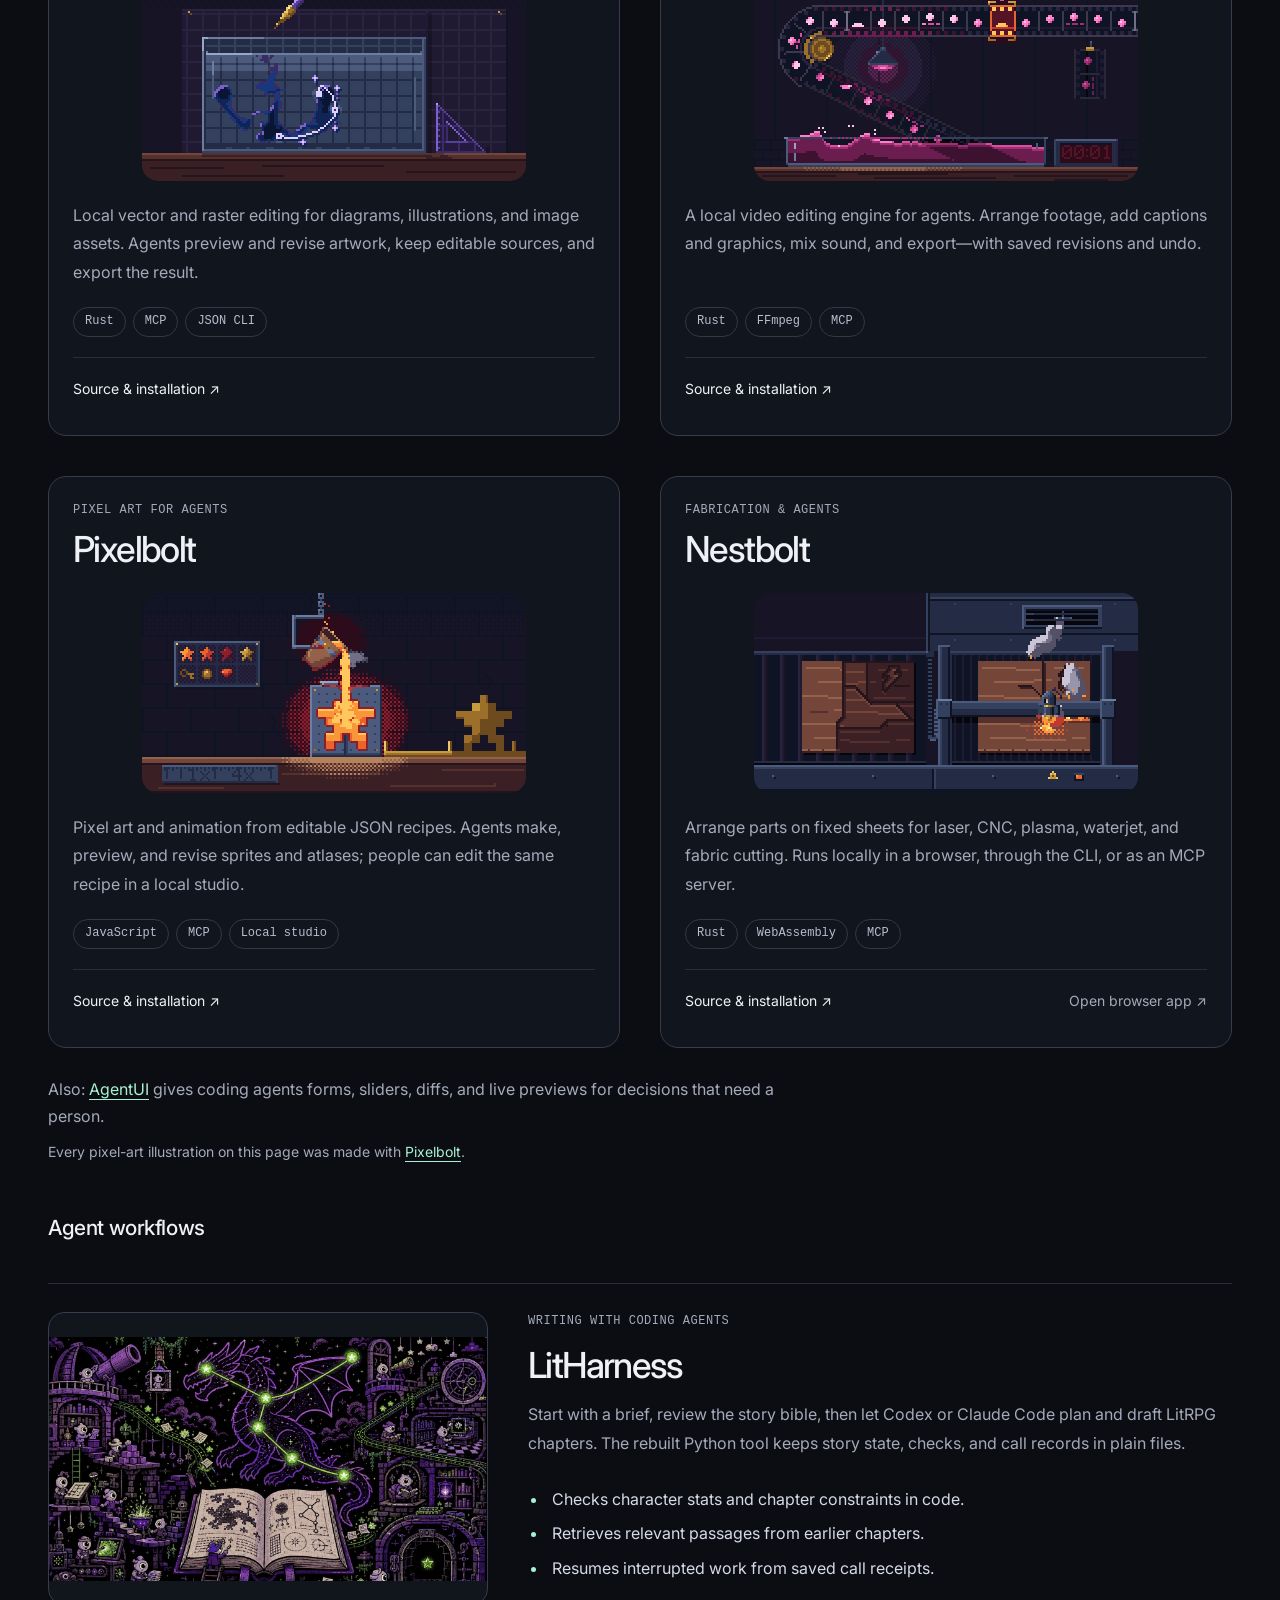
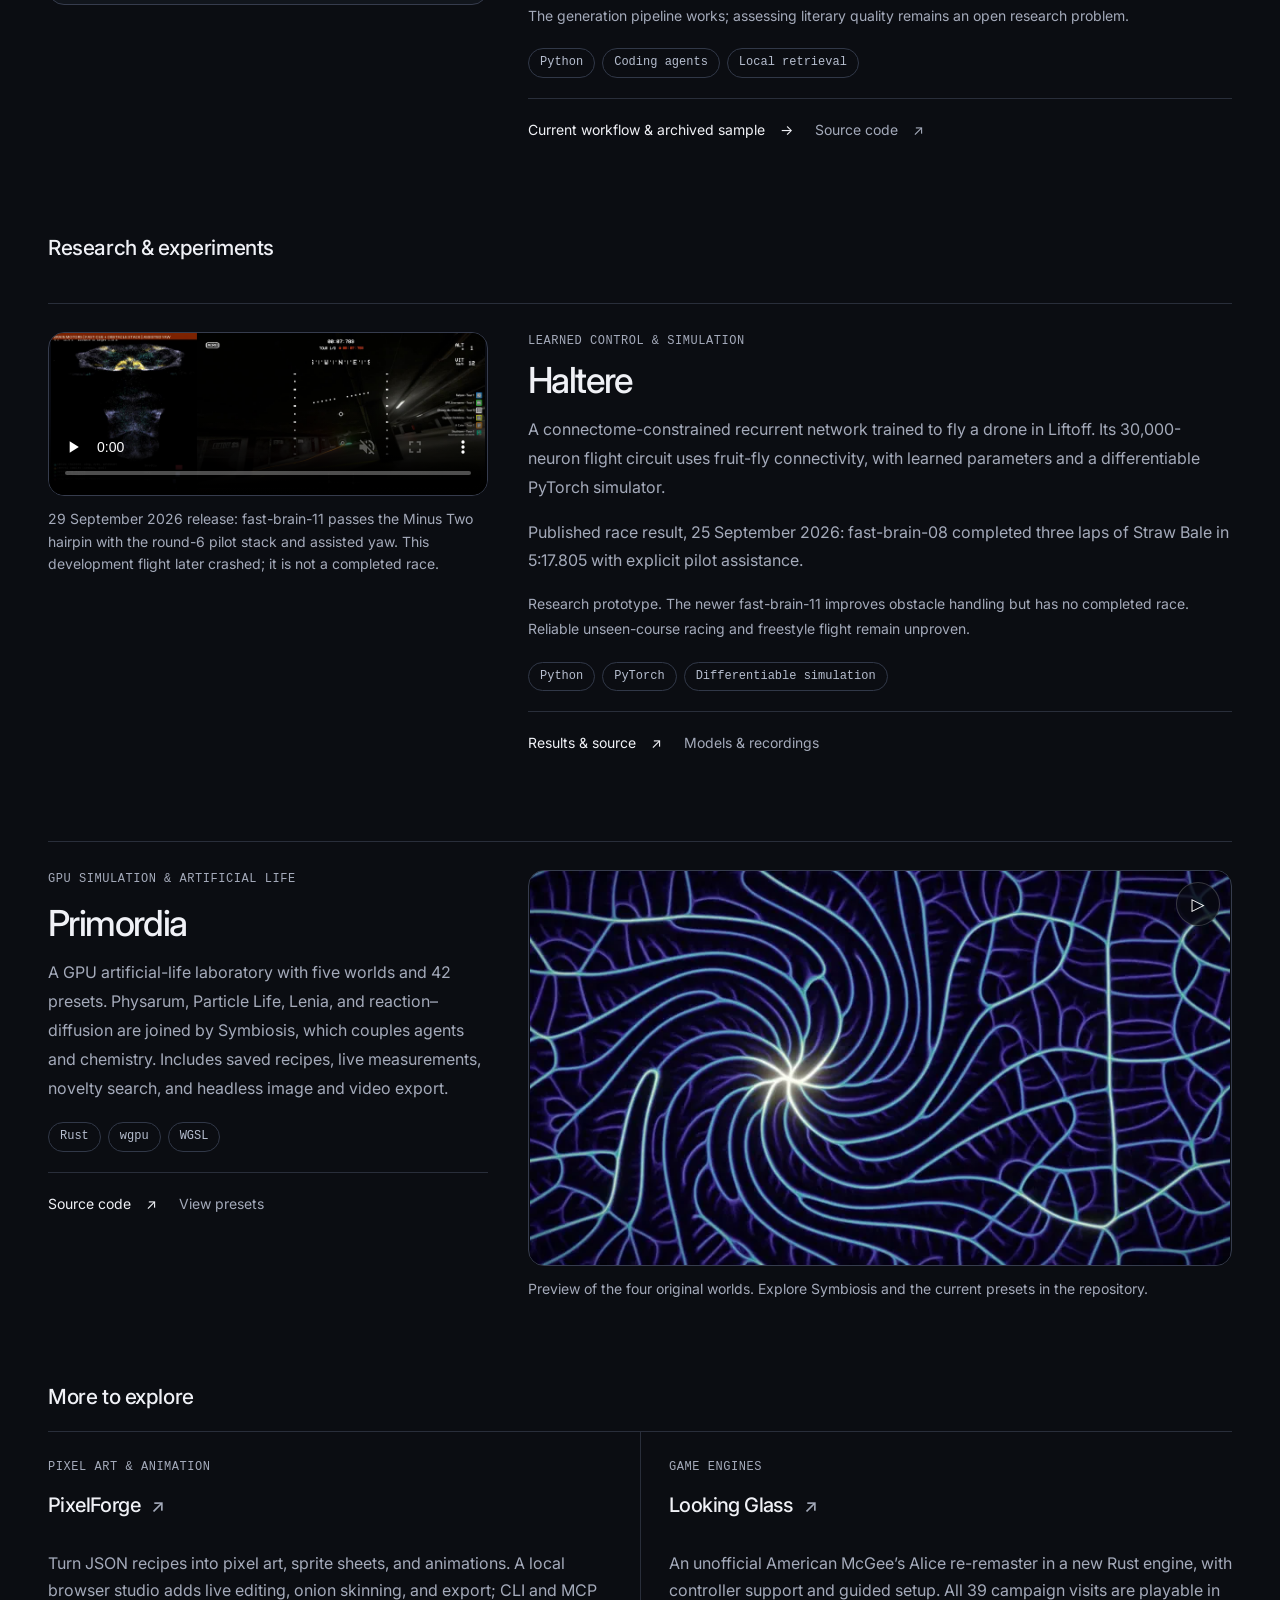
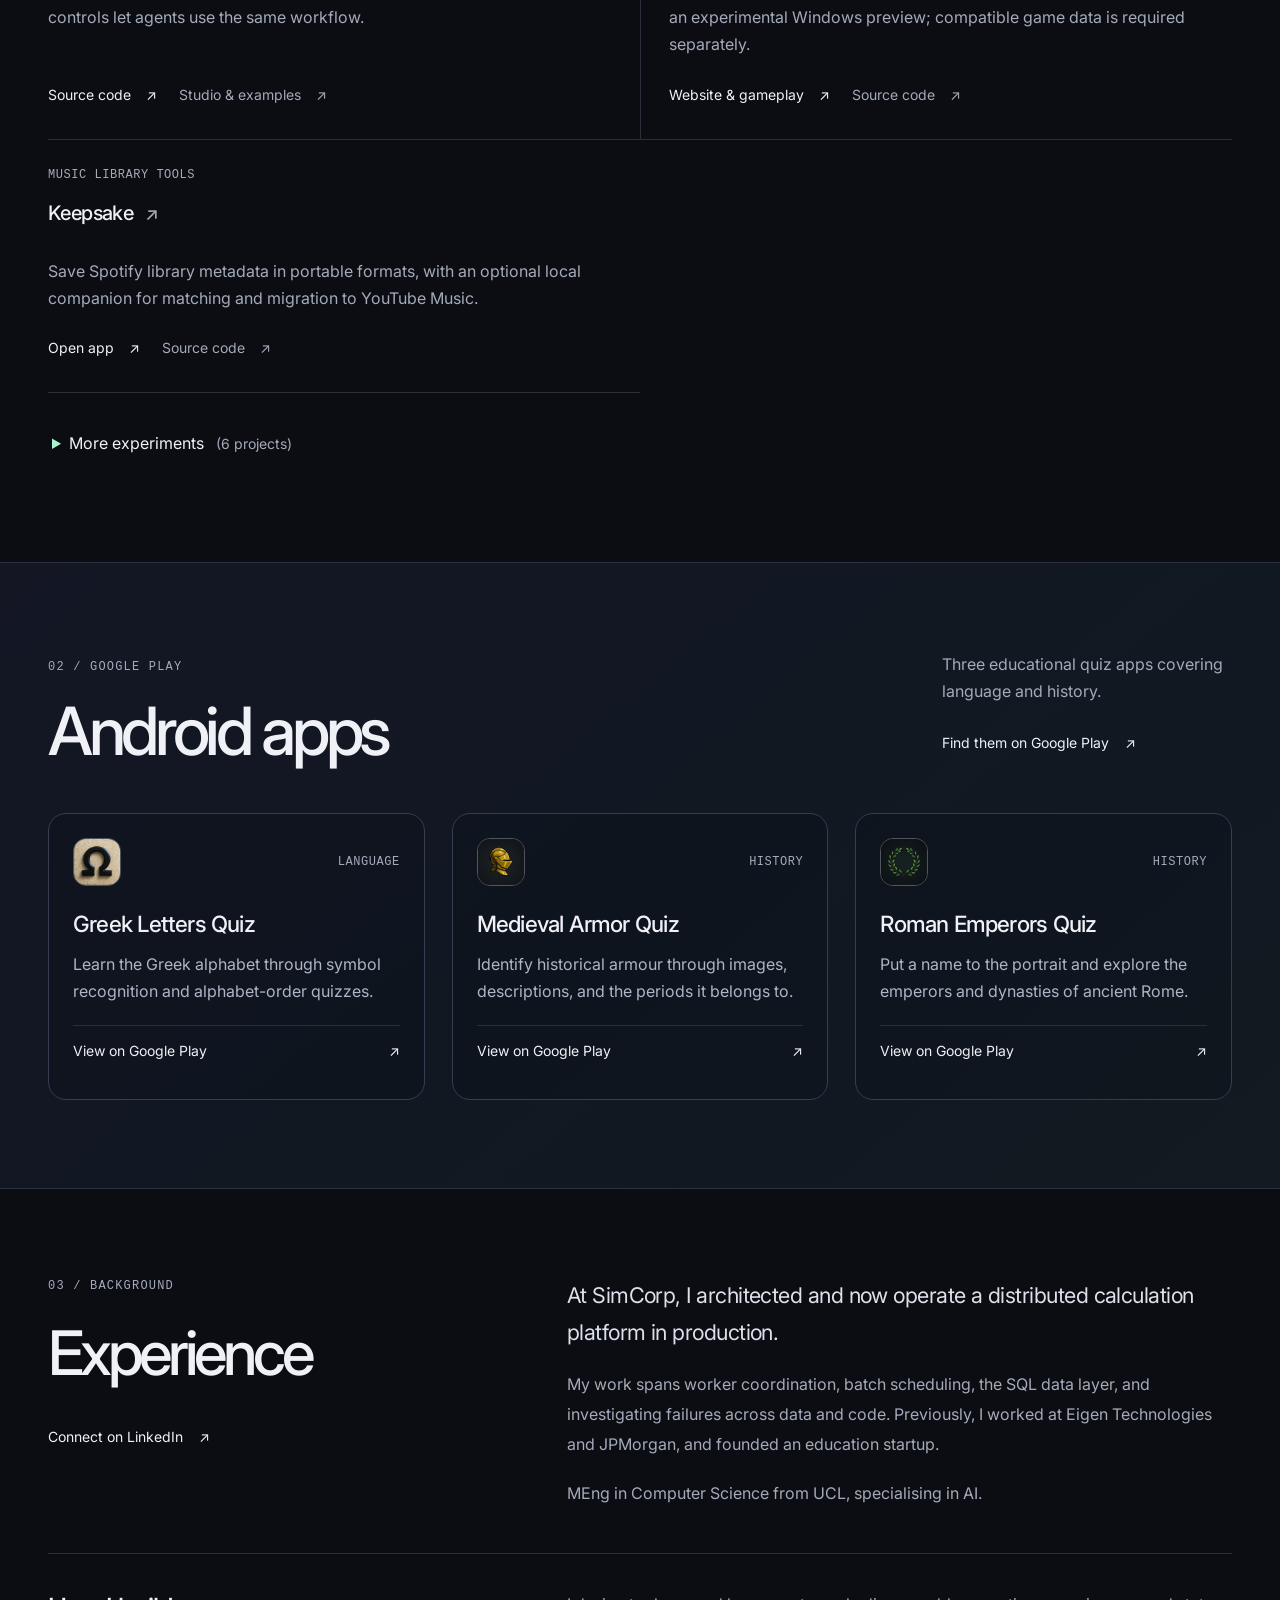
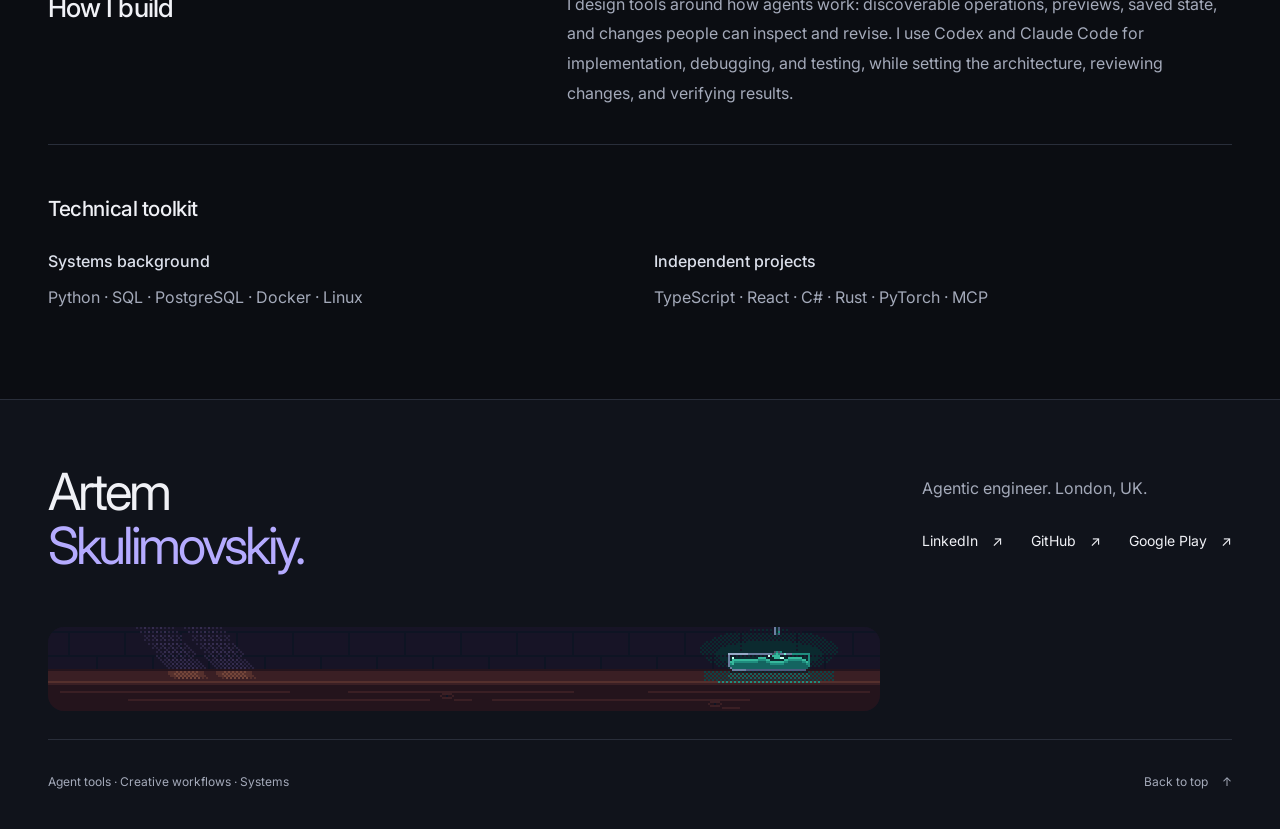
==== commit fd29afe7: "Live hero: fixes from a fresh review - A worker that fails is not restarted on every mouse move; the" ====
--- a/index.html
+++ b/index.html
@@ -21,9 +21,9 @@
 <link href="https://skulitom.github.io/" rel="canonical"/>
 <link href="assets/favicon.svg" rel="icon" type="image/svg+xml"/>
 <link as="font" crossorigin="" href="assets/fonts/inter-latin-v2.woff2" rel="preload" type="font/woff2"/>
-<link href="styles.css?v=16" rel="stylesheet"/>
+<link href="styles.css?v=17" rel="stylesheet"/>
 <script>(function track(){var r=window.devicePixelRatio||1;document.documentElement.style.setProperty("--dpr",r);window.dispatchEvent(new Event("dprchange"));var q=window.matchMedia&&matchMedia("(resolution: "+r+"dppx)");if(q&&q.addEventListener)q.addEventListener("change",track,{once:true});})();</script>
-<script src="script.js?v=10" type="module"></script>
+<script src="script.js?v=11" type="module"></script>
 </head>
 <body>
 <a class="skip-link" href="#main">Skip to content</a>
--- a/styles.css
+++ b/styles.css
@@ -118,6 +118,7 @@
 .hero-stage.is-live.is-dragging { cursor: grabbing; }
 .hero-caption { width: 0; min-width: 100%; min-height: 3.2em; margin-top: 2px; color: var(--muted); font: .75rem/1.6 var(--mono); letter-spacing: .02em; text-align: center; }
 .hero-caption a { color: var(--mint); text-decoration: underline; text-underline-offset: 3px; }
+.visually-hidden { position: absolute; width: 1px; height: 1px; overflow: hidden; clip-path: inset(50%); white-space: nowrap; }
 
 /* Recorded work leads; supporting projects share columns and baselines. */
 .section { padding-block: 88px; }
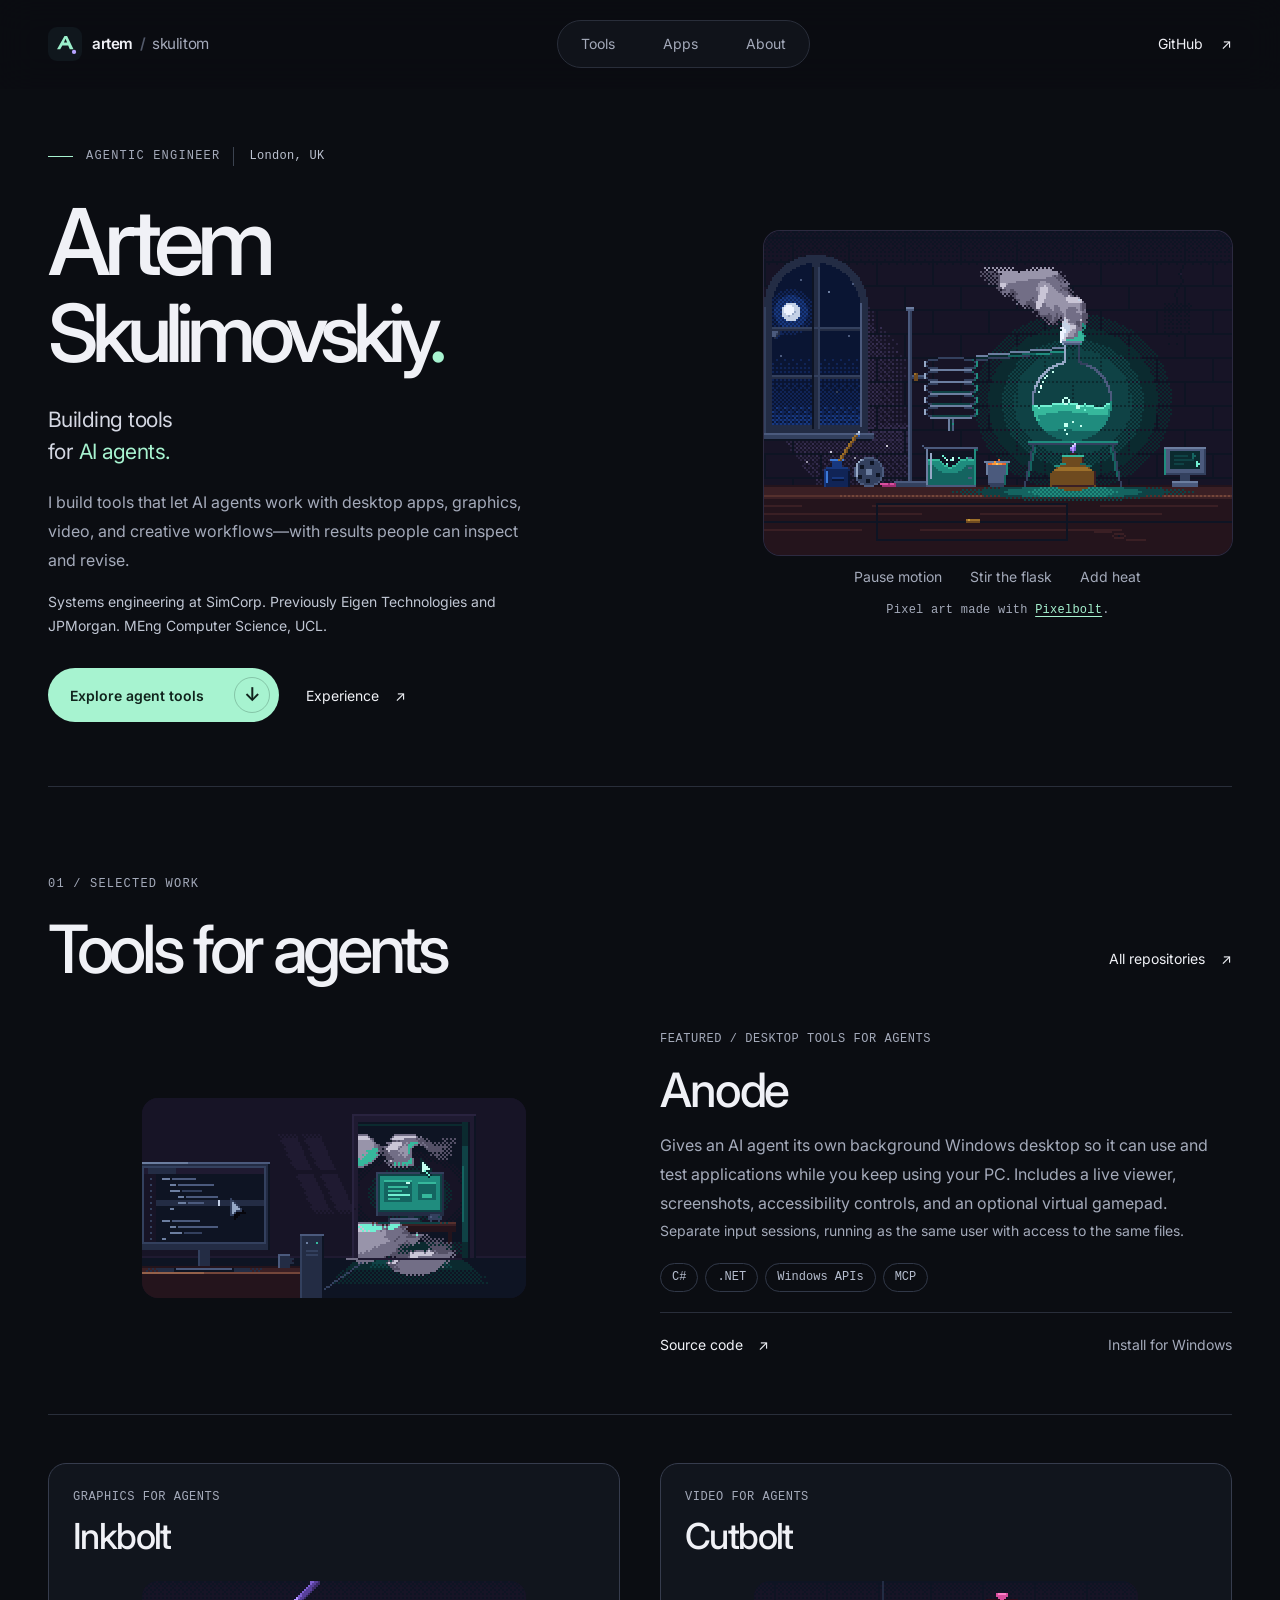
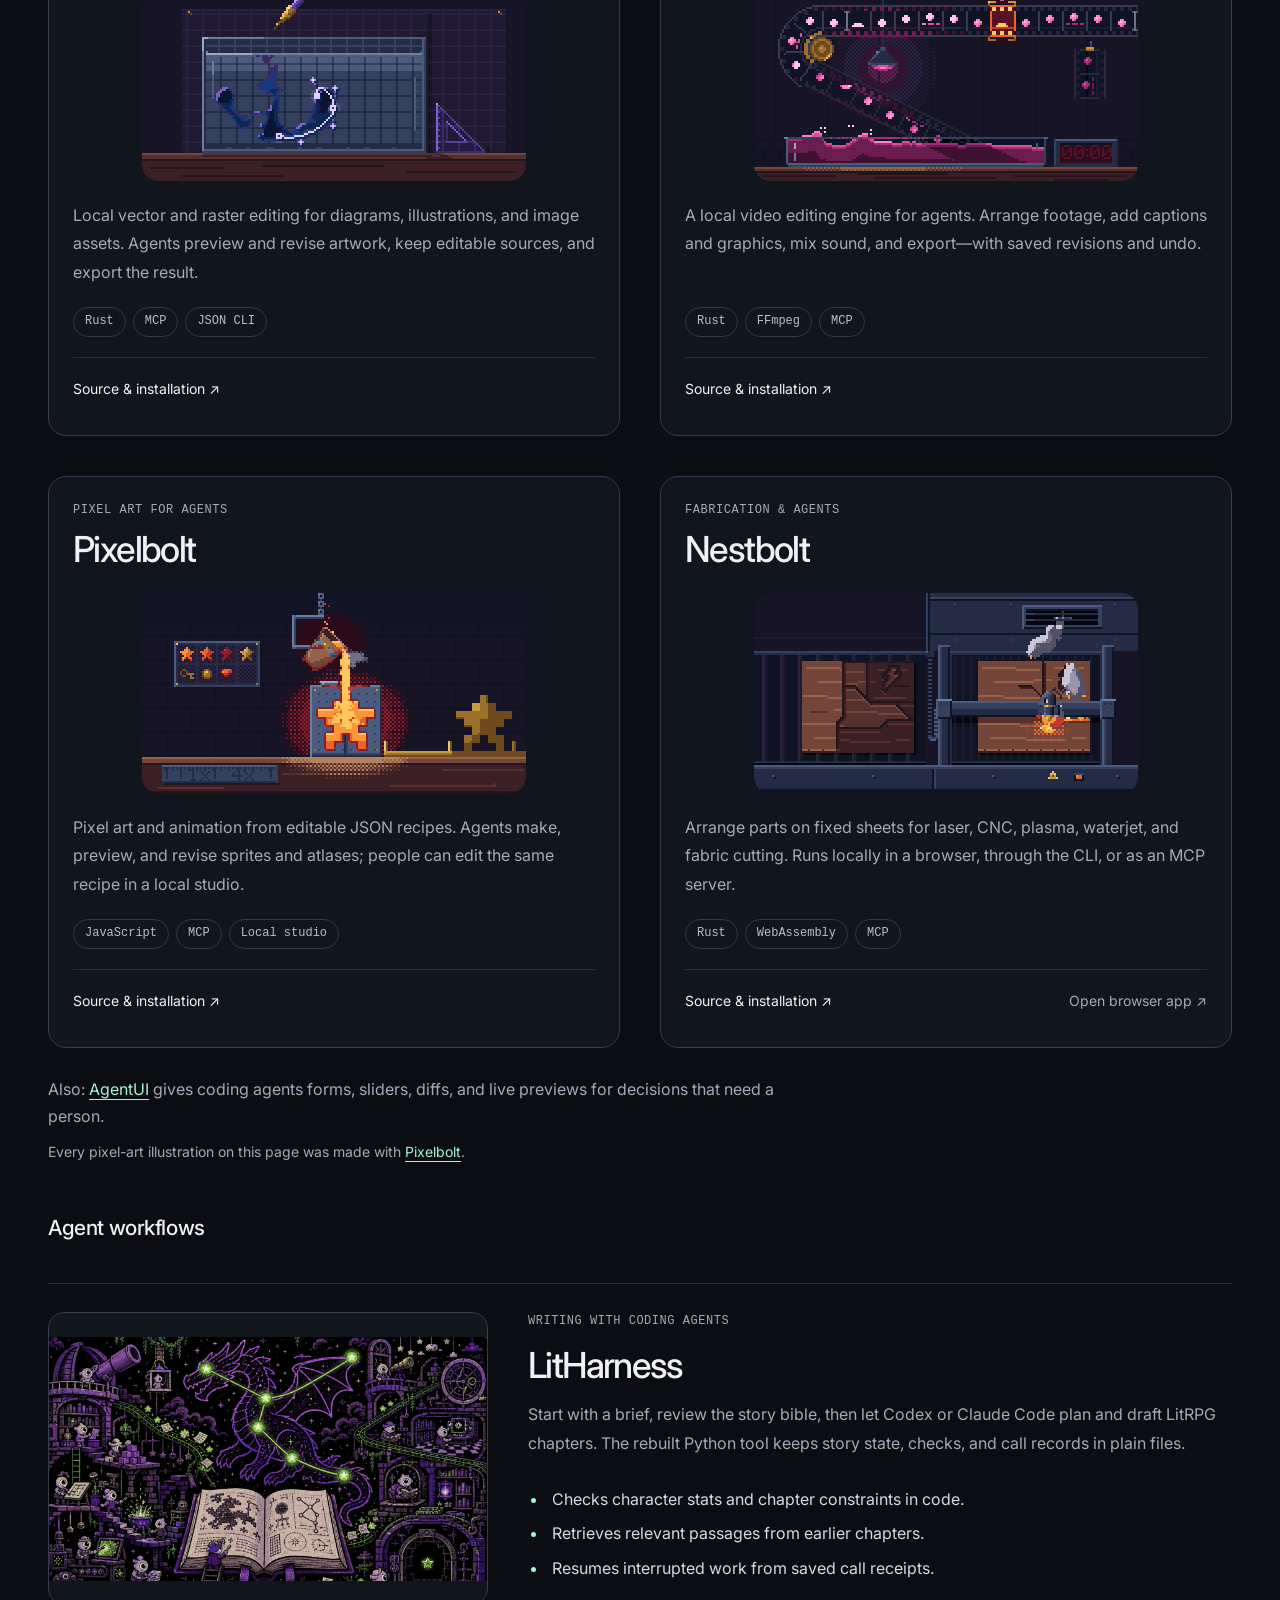
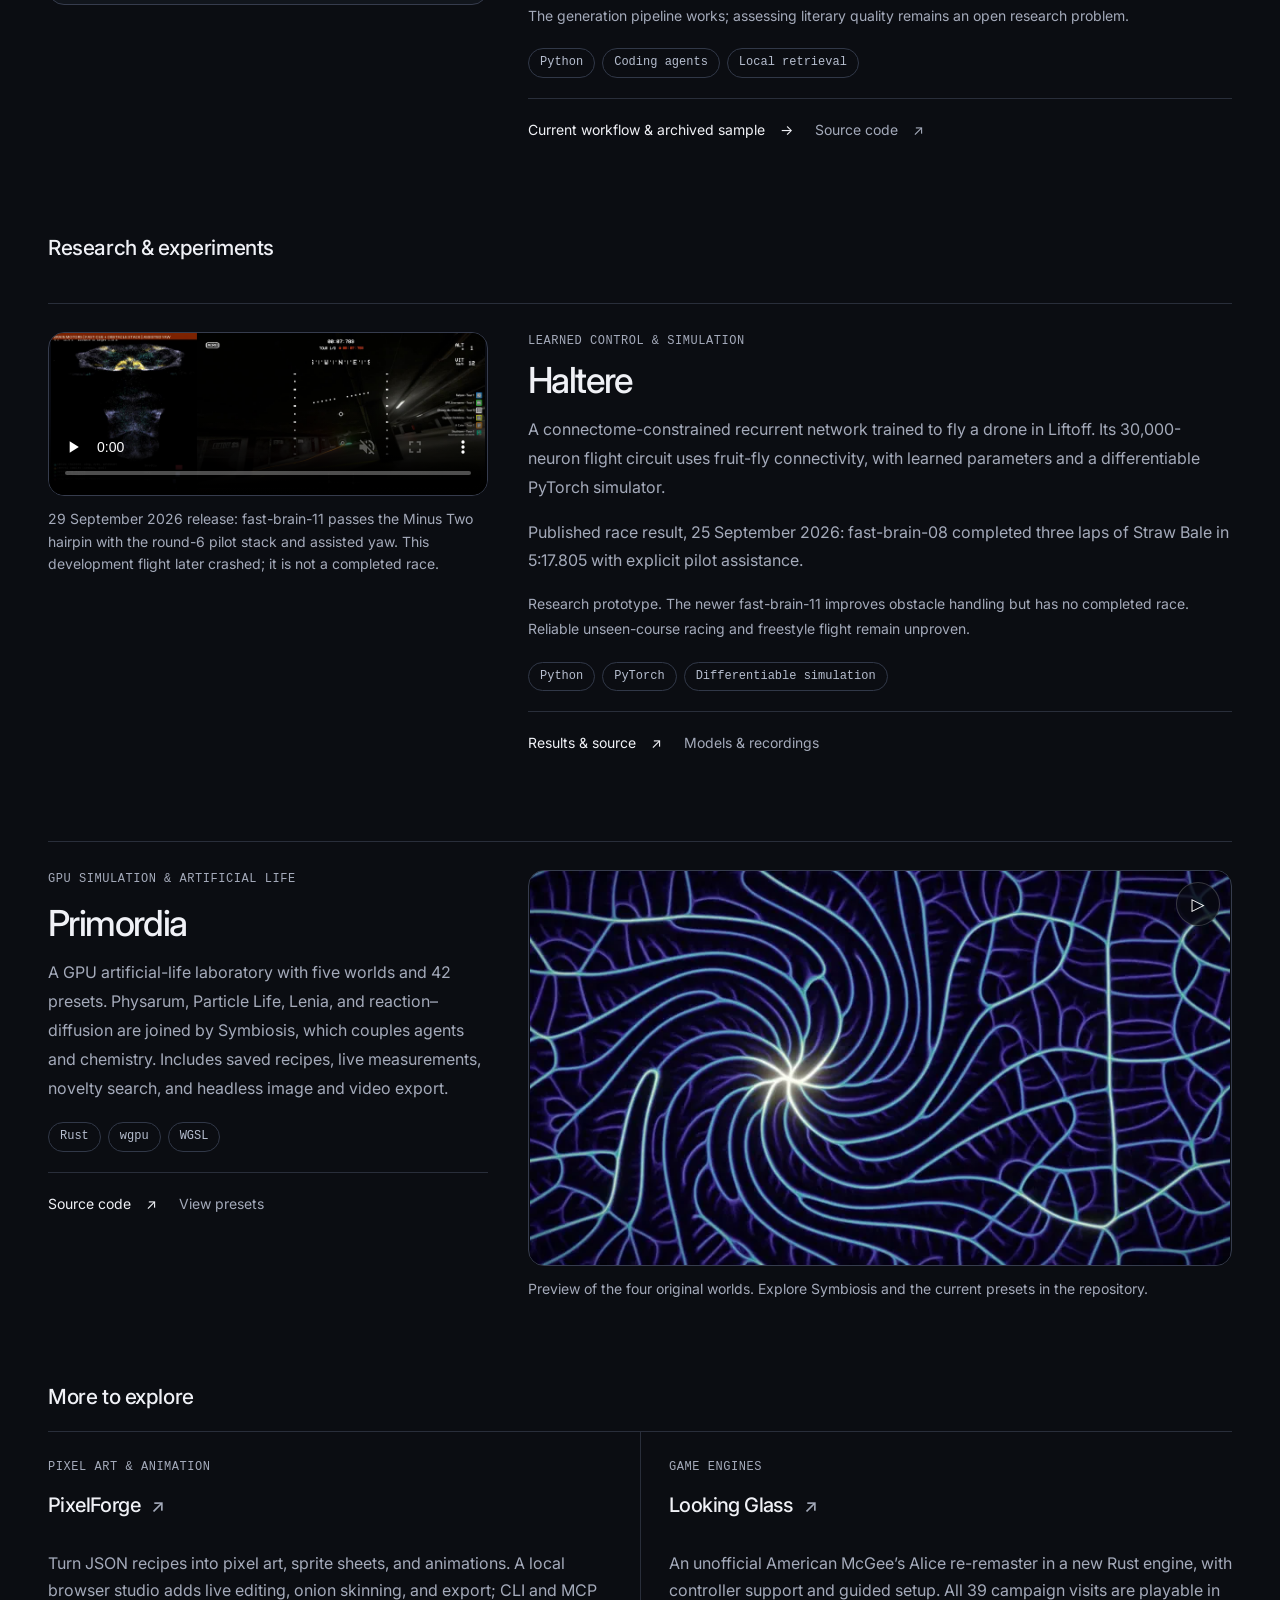
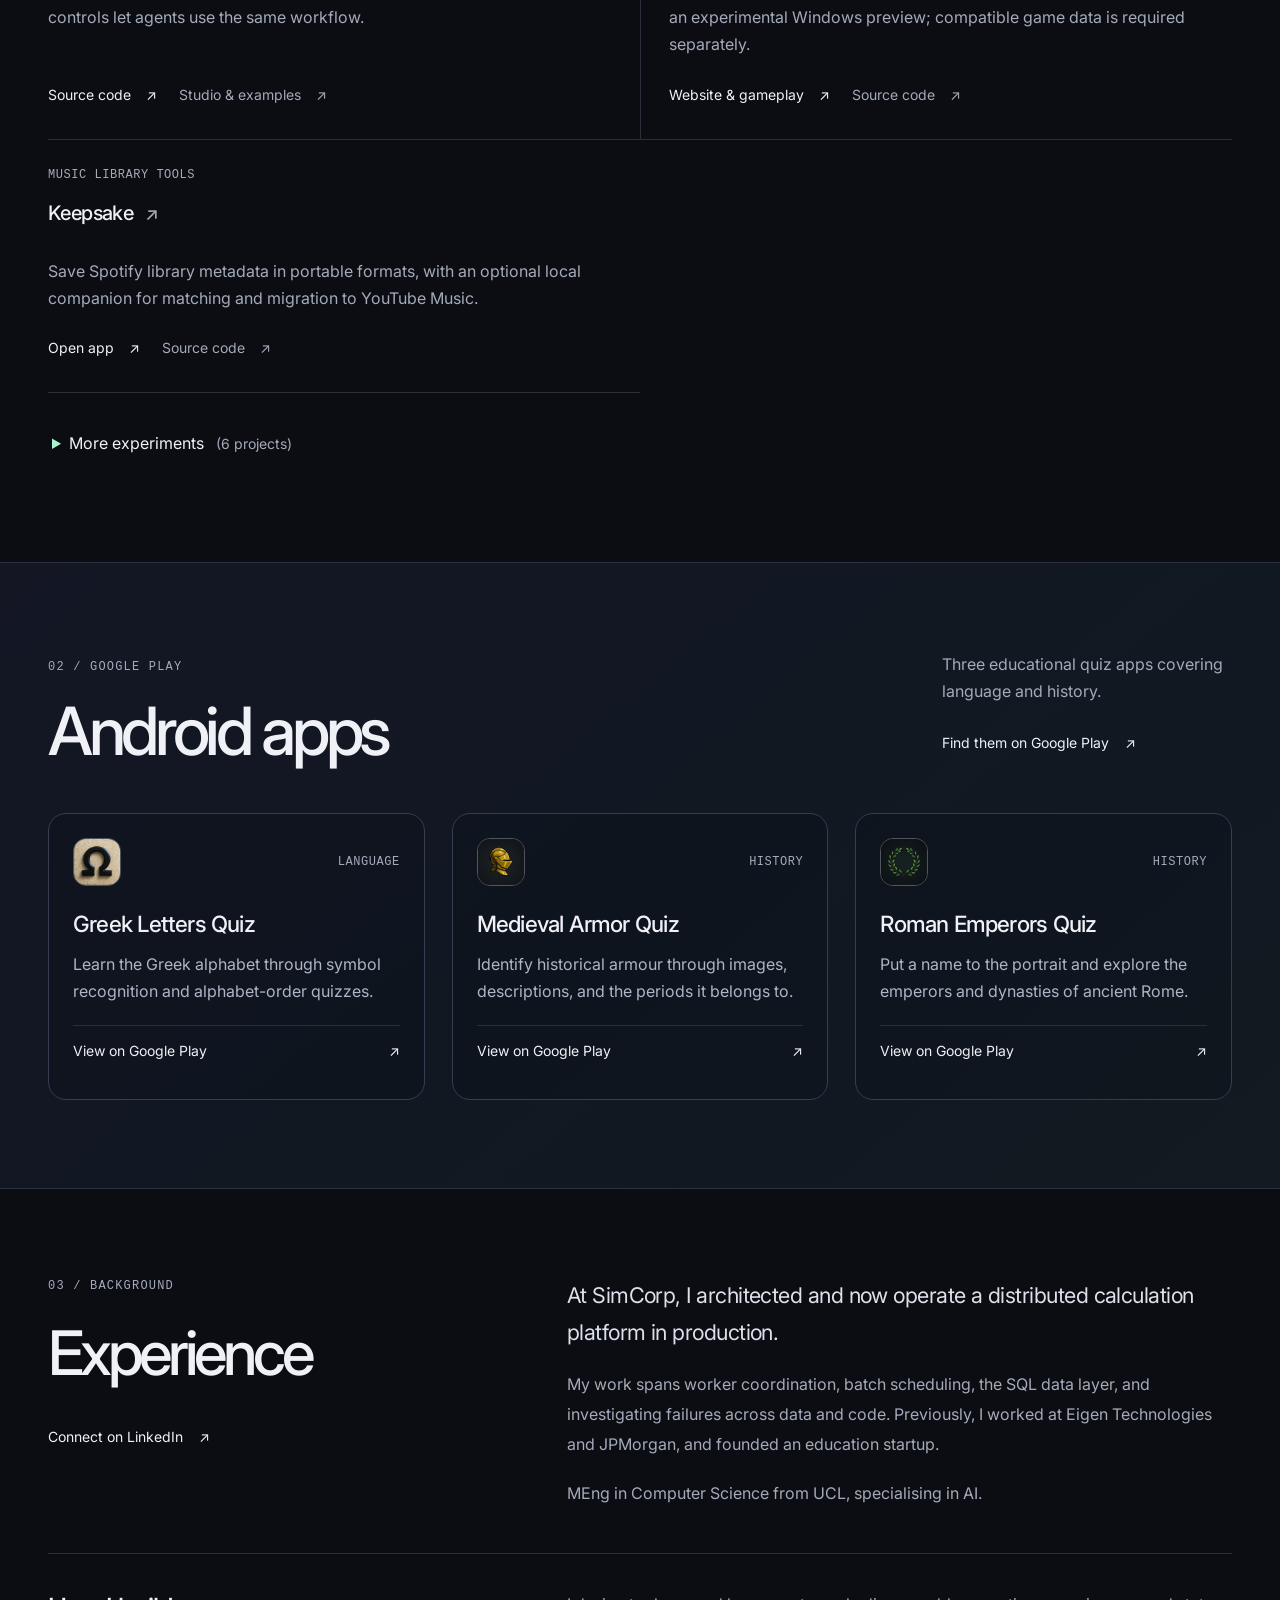
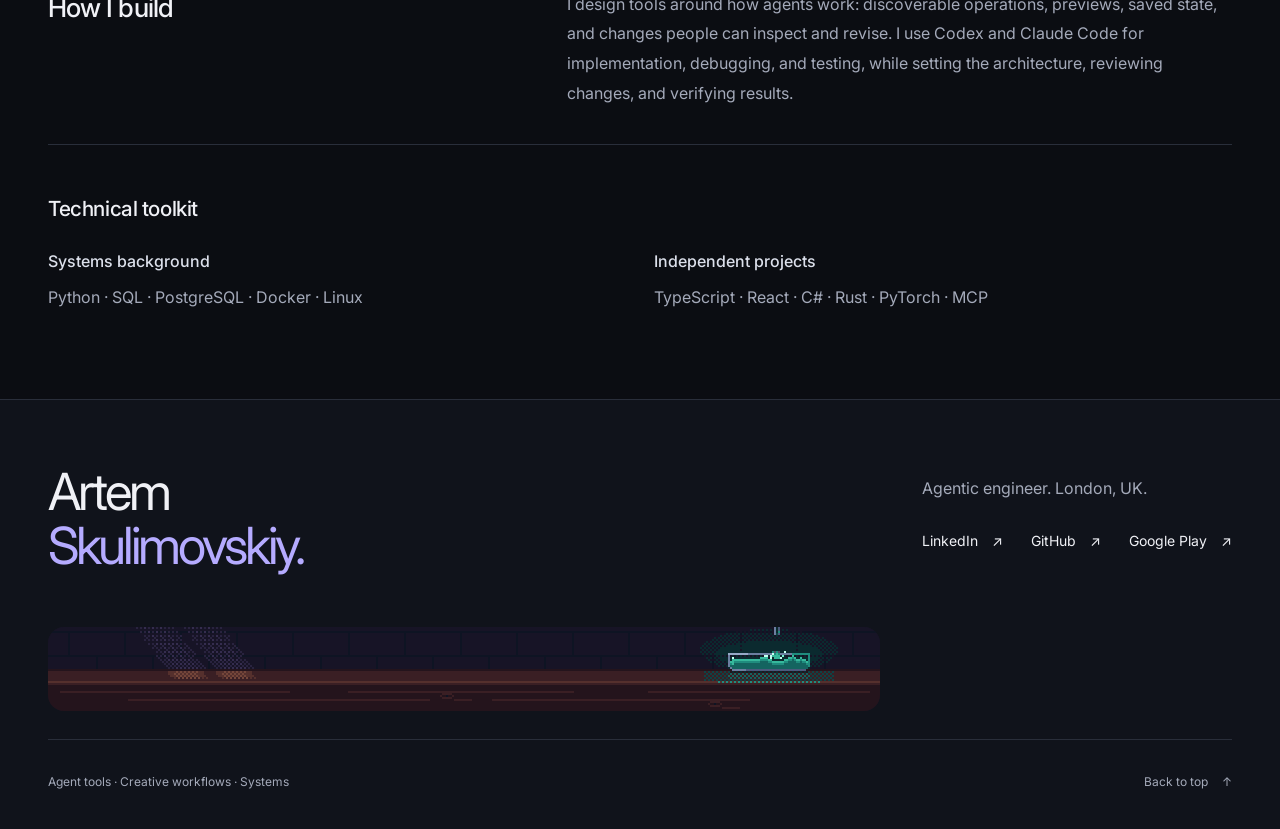
==== commit 7f6cccf8: "Phones and tablets: run the hero live only after the first tap On coarse pointers the live runners w" ====
--- a/index.html
+++ b/index.html
@@ -23,7 +23,7 @@
 <link as="font" crossorigin="" href="assets/fonts/inter-latin-v2.woff2" rel="preload" type="font/woff2"/>
 <link href="styles.css?v=17" rel="stylesheet"/>
 <script>(function track(){var r=window.devicePixelRatio||1;document.documentElement.style.setProperty("--dpr",r);window.dispatchEvent(new Event("dprchange"));var q=window.matchMedia&&matchMedia("(resolution: "+r+"dppx)");if(q&&q.addEventListener)q.addEventListener("change",track,{once:true});})();</script>
-<script src="script.js?v=11" type="module"></script>
+<script src="script.js?v=12" type="module"></script>
 </head>
 <body>
 <a class="skip-link" href="#main">Skip to content</a>
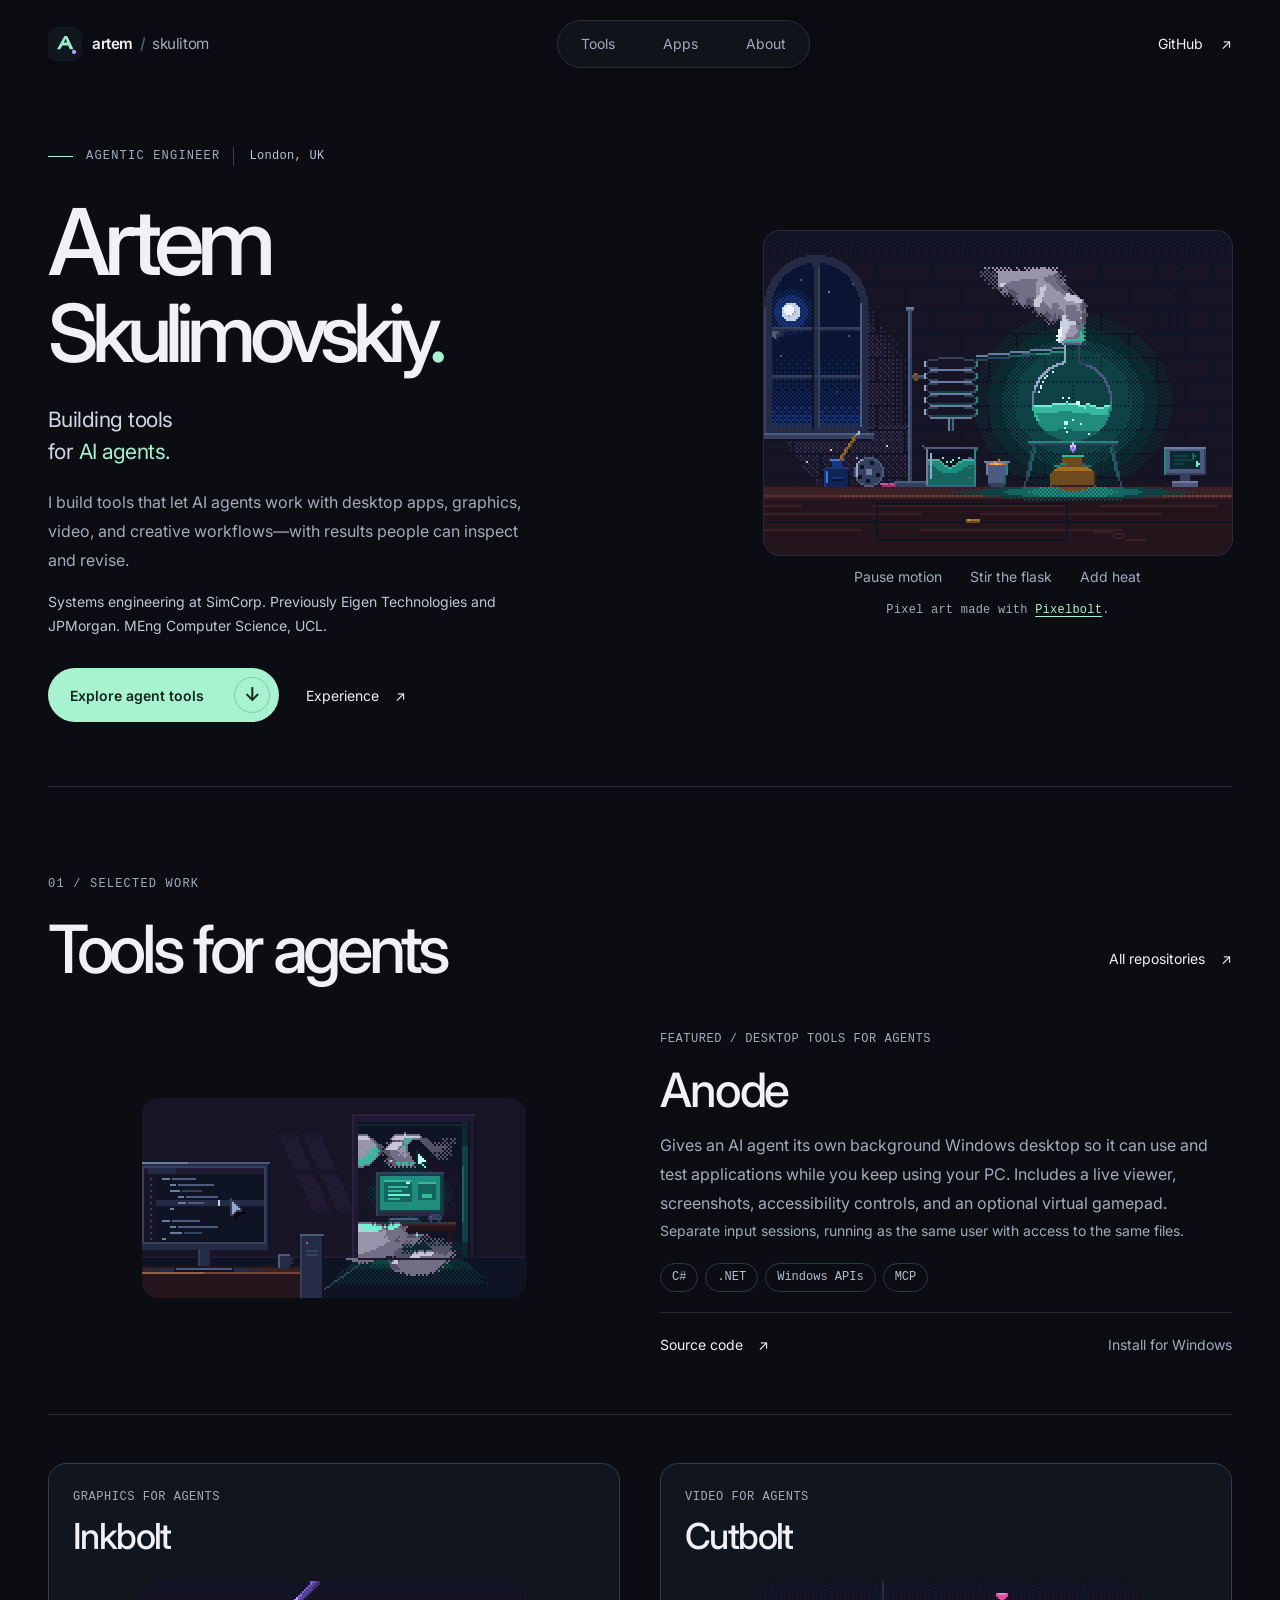
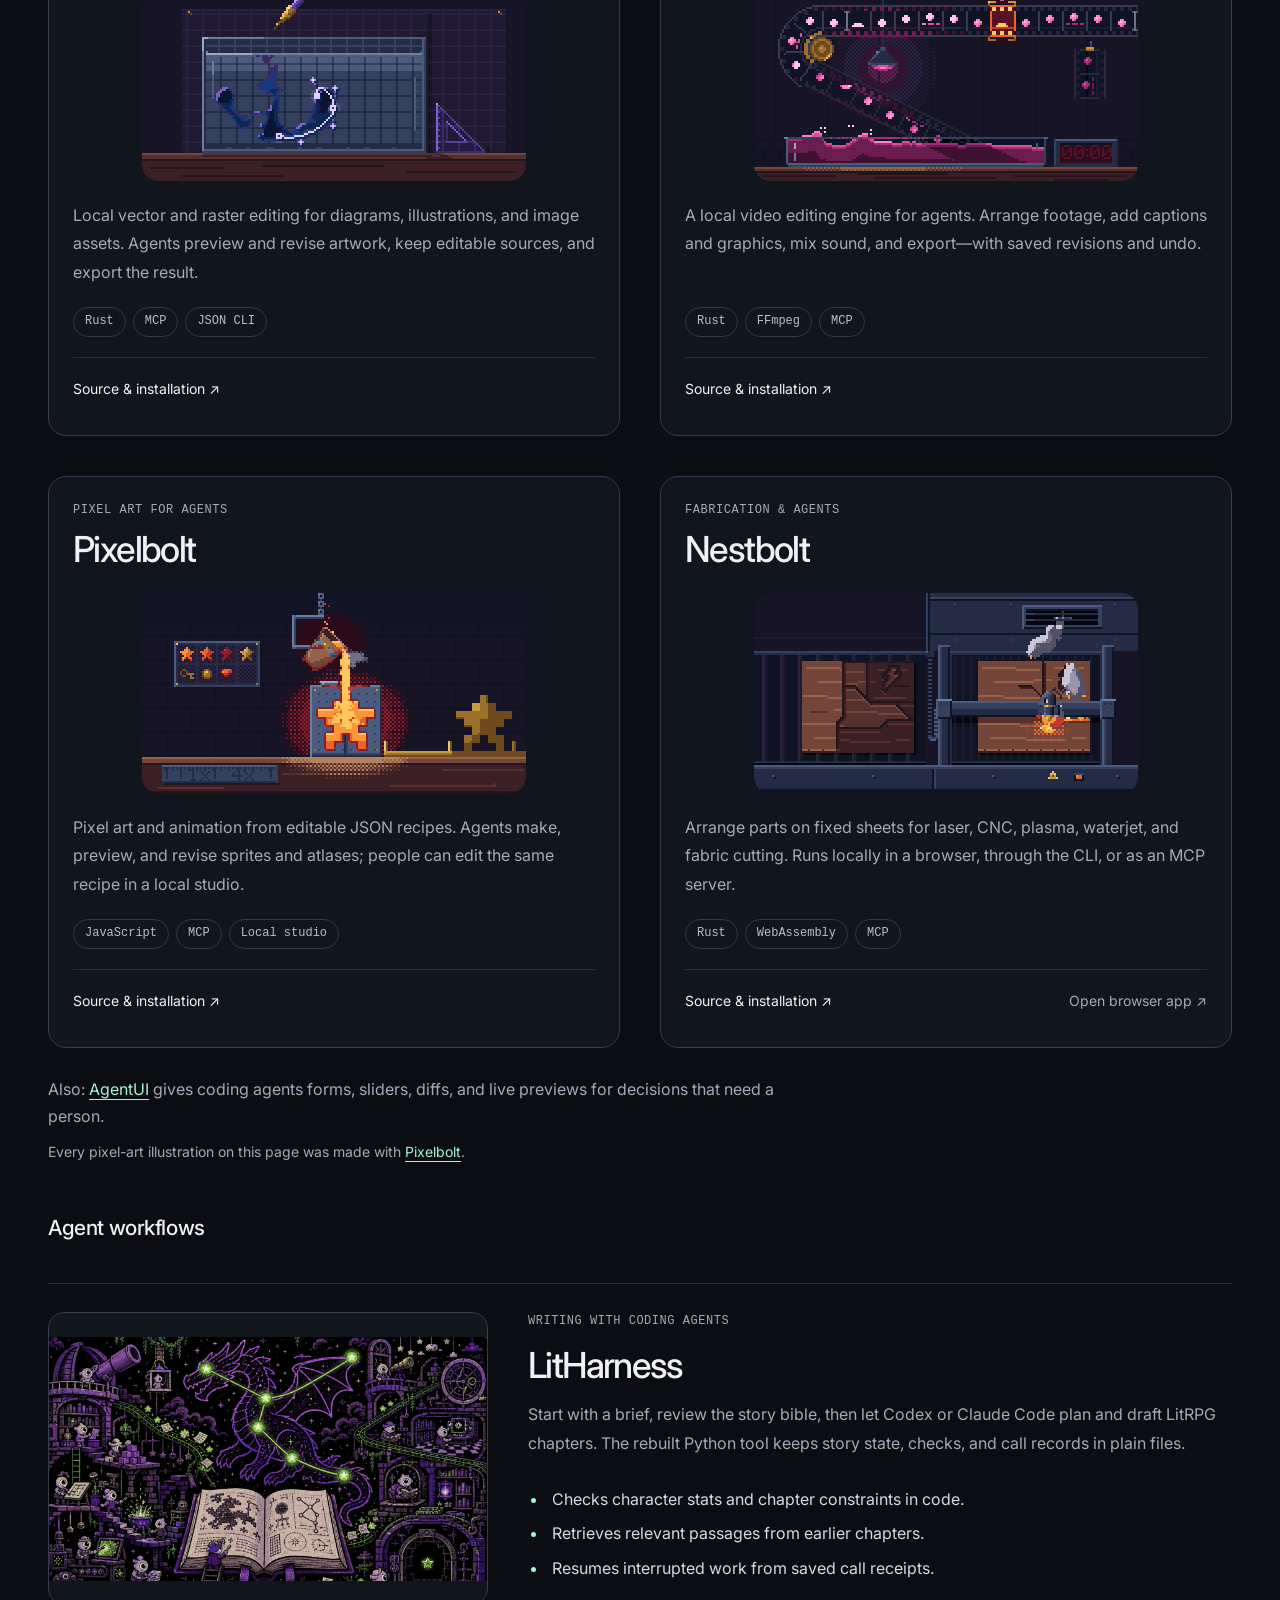
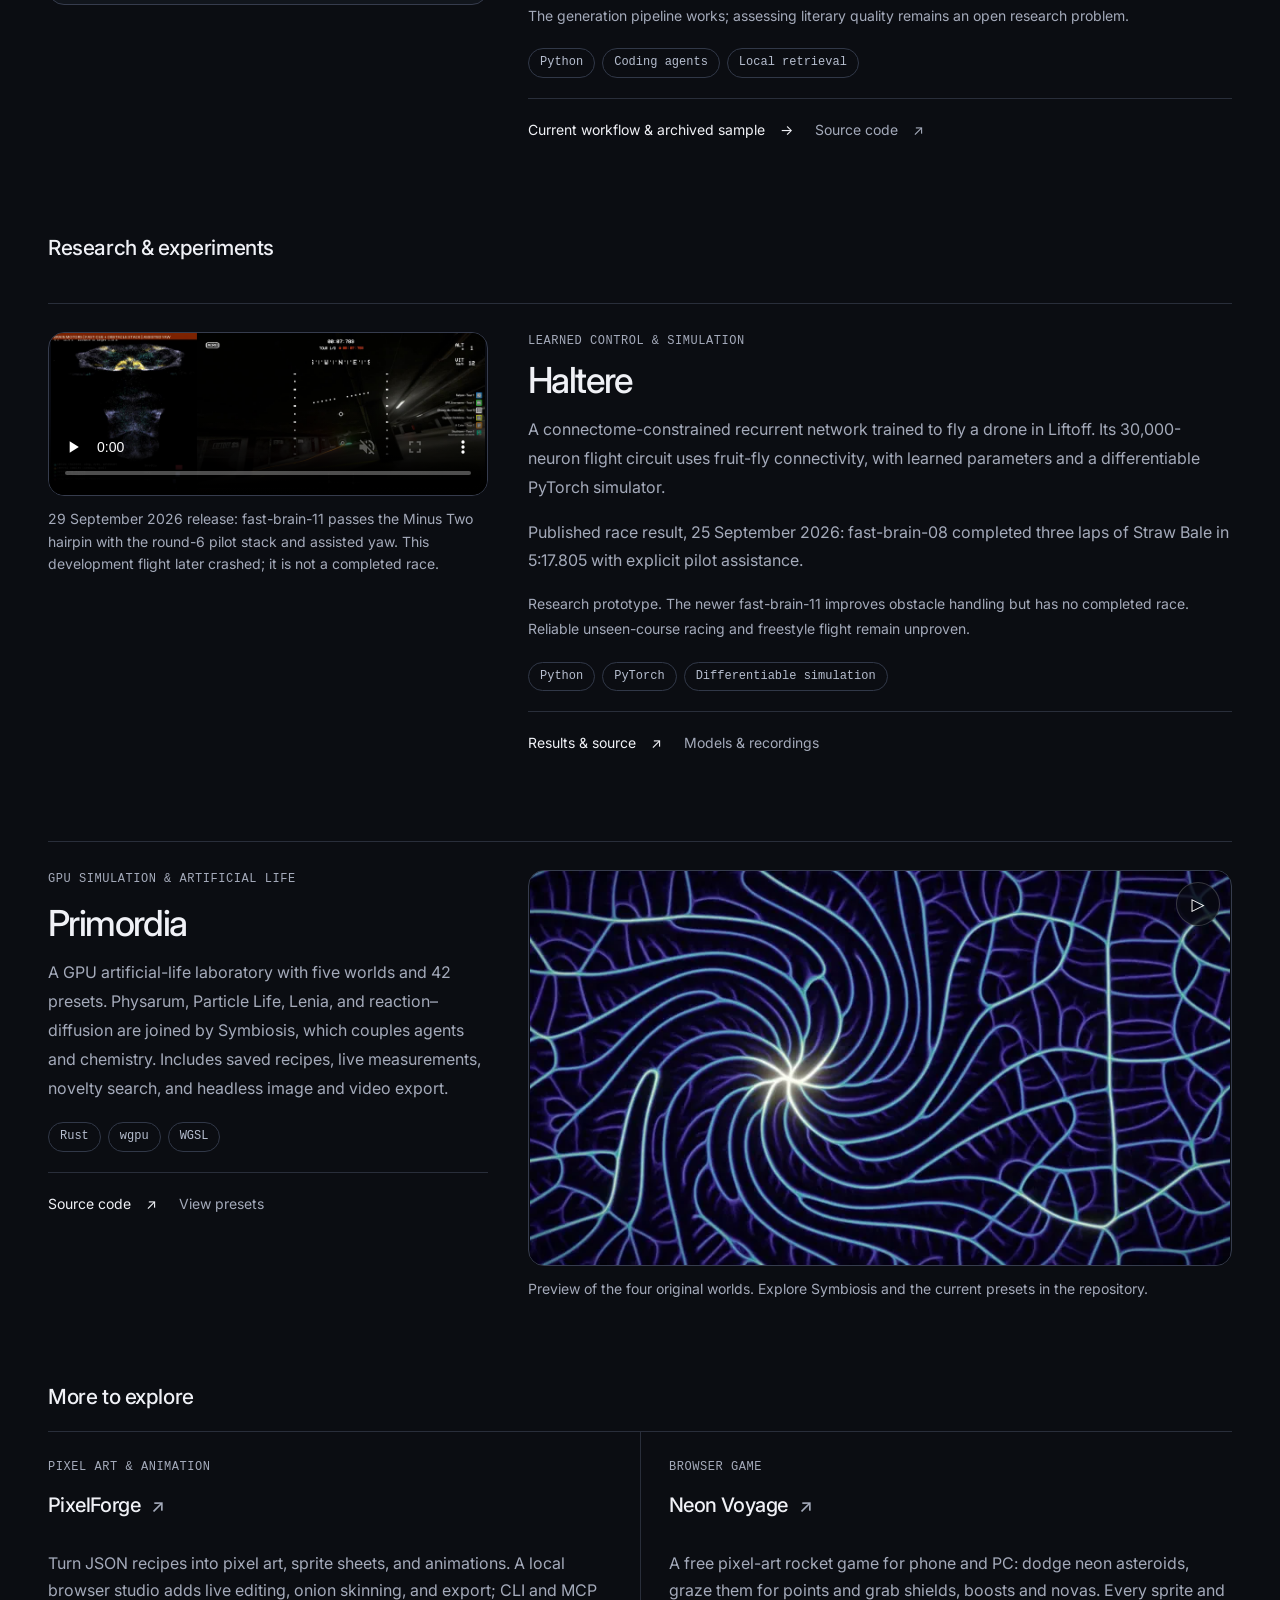
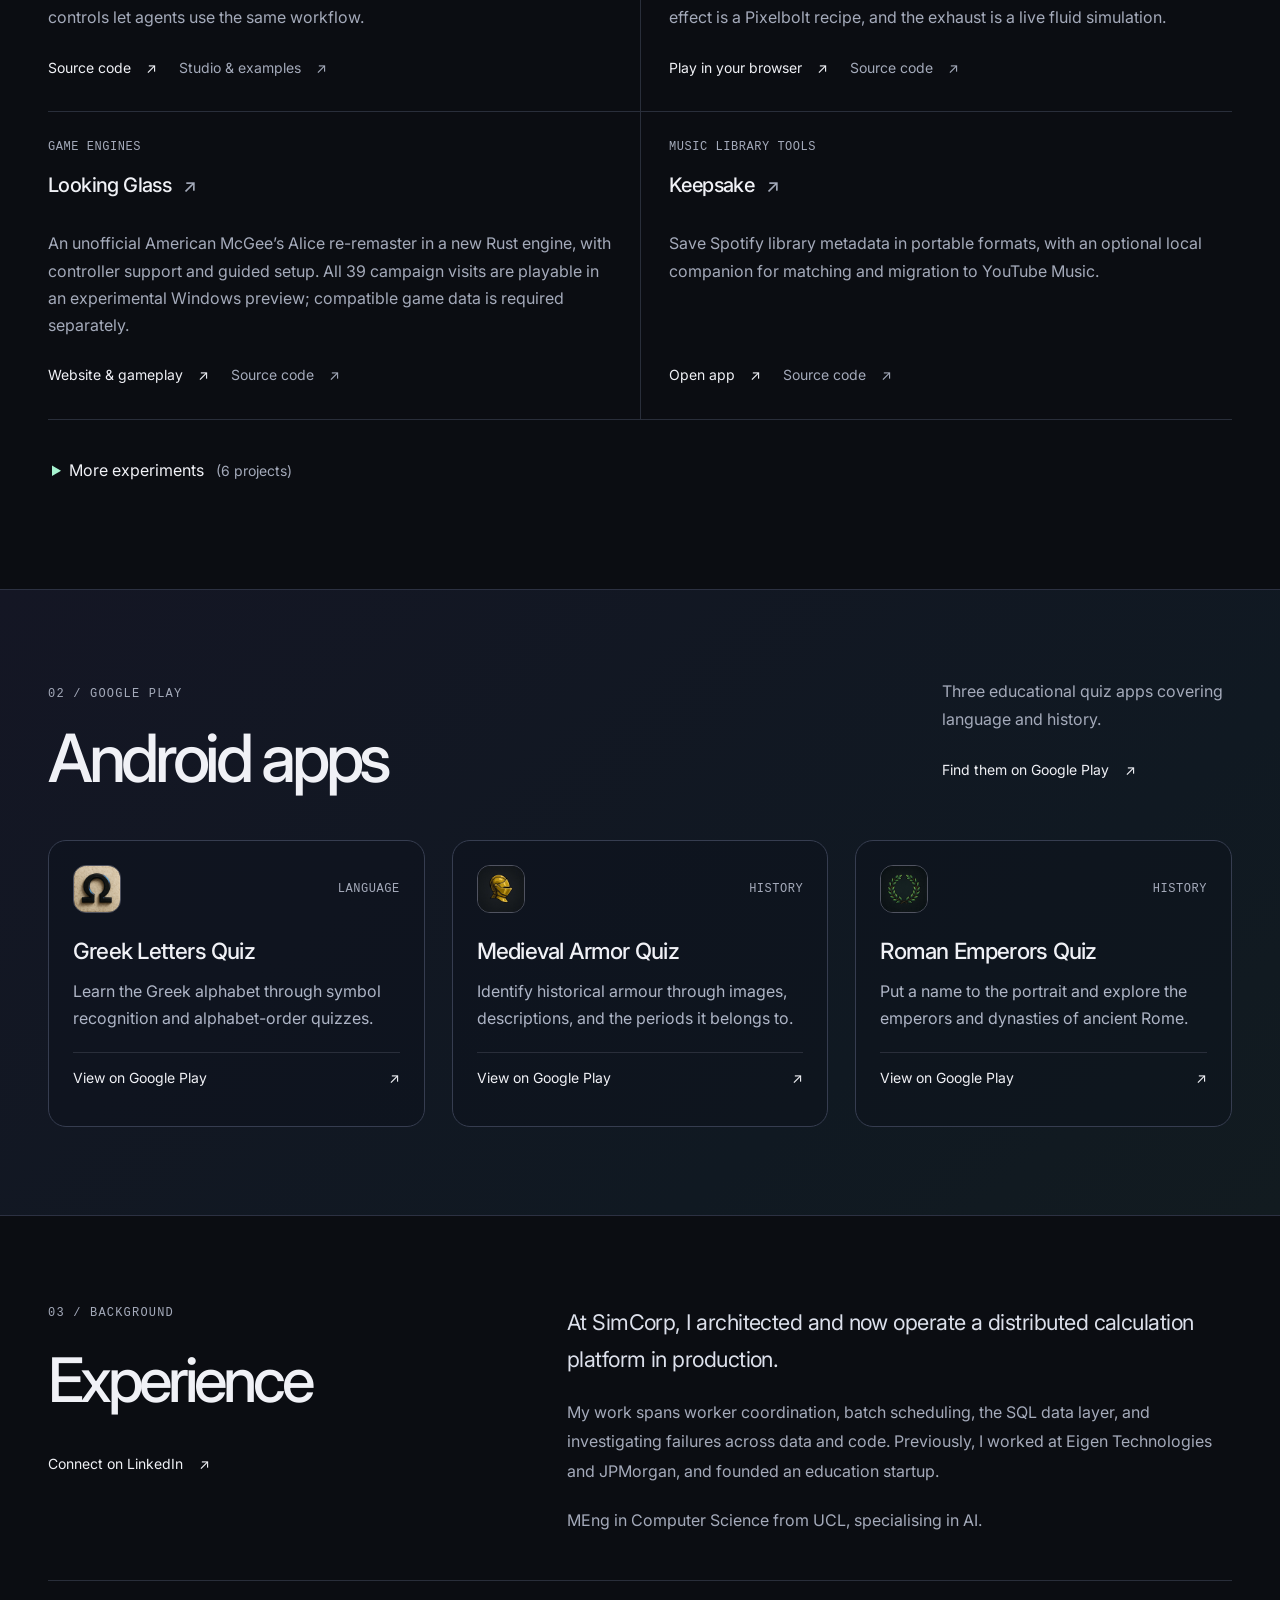
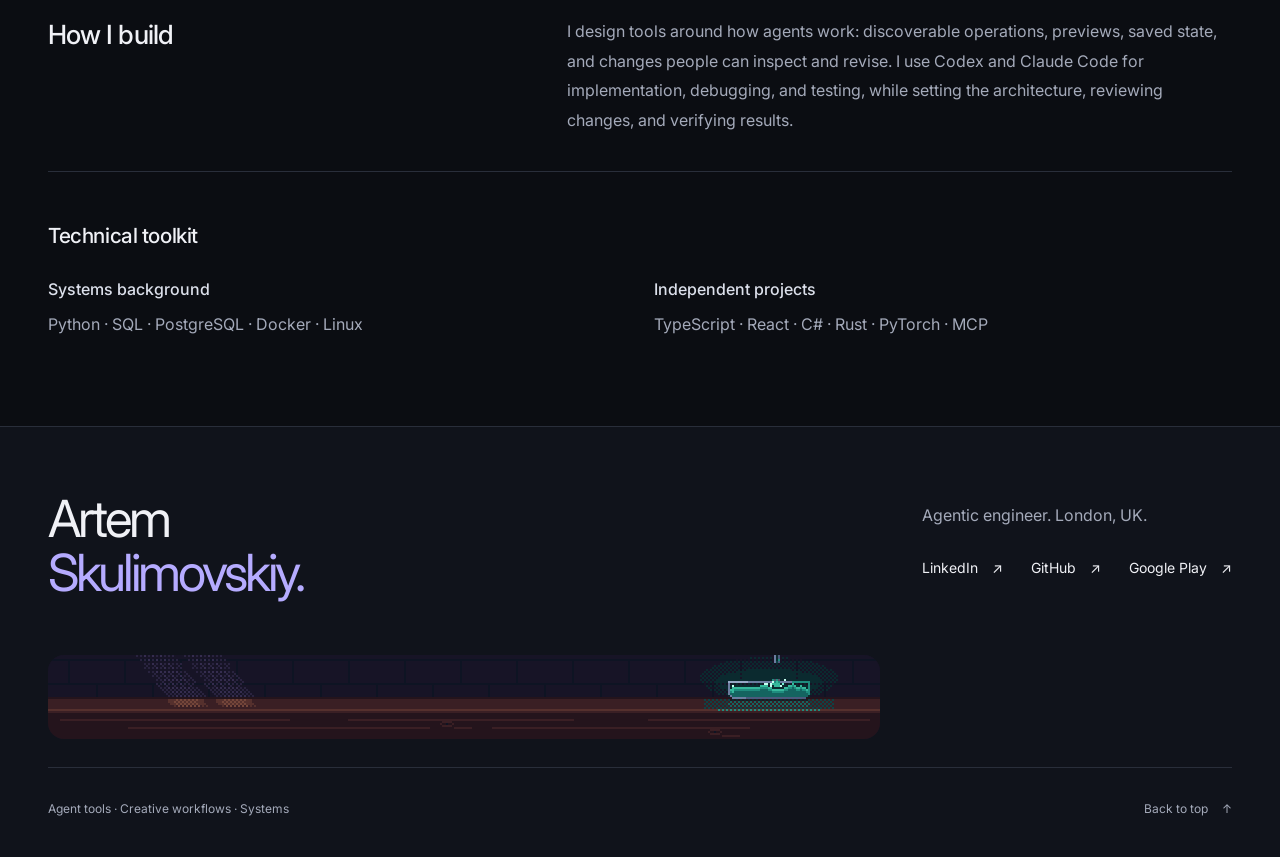
==== commit b0ba4a44: "List Neon Voyage under More to explore and in robots.txt The remade game is live at https://skulitom" ====
--- a/index.html
+++ b/index.html
@@ -120,6 +120,11 @@
 <div class="project-links"><a aria-label="PixelForge: Source code" href="https://github.com/skulitom/PixelForge">Source code <span aria-hidden="true">↗</span></a><a aria-label="PixelForge: Studio &amp; examples" href="https://github.com/skulitom/PixelForge#start">Studio &amp; examples <span aria-hidden="true">↗</span></a></div>
 </article>
 <article class="project-row" data-reveal="">
+<p class="project-category">Browser game</p><h4><a href="https://skulitom.github.io/NeonRocketGame/">Neon Voyage <span aria-hidden="true">↗</span></a></h4>
+<p>A free pixel-art rocket game for phone and PC: dodge neon asteroids, graze them for points and grab shields, boosts and novas. Every sprite and effect is a Pixelbolt recipe, and the exhaust is a live fluid simulation.</p>
+<div class="project-links"><a aria-label="Neon Voyage: Play in your browser" href="https://skulitom.github.io/NeonRocketGame/">Play in your browser <span aria-hidden="true">↗</span></a><a aria-label="Neon Voyage: Source code" href="https://github.com/skulitom/NeonRocketGame">Source code <span aria-hidden="true">↗</span></a></div>
+</article>
+<article class="project-row" data-reveal="">
 <p class="project-category">Game engines</p><h4><a href="https://skulitom.github.io/LookingGlass/">Looking Glass <span aria-hidden="true">↗</span></a></h4>
 <p>An unofficial American McGee’s Alice re-remaster in a new Rust engine, with controller support and guided setup. All 39 campaign visits are playable in an experimental Windows preview; compatible game data is required separately.</p>
 <div class="project-links"><a aria-label="Looking Glass: Website &amp; gameplay" href="https://skulitom.github.io/LookingGlass/">Website &amp; gameplay <span aria-hidden="true">↗</span></a><a aria-label="Looking Glass: Source code" href="https://github.com/skulitom/LookingGlass">Source code <span aria-hidden="true">↗</span></a></div>
